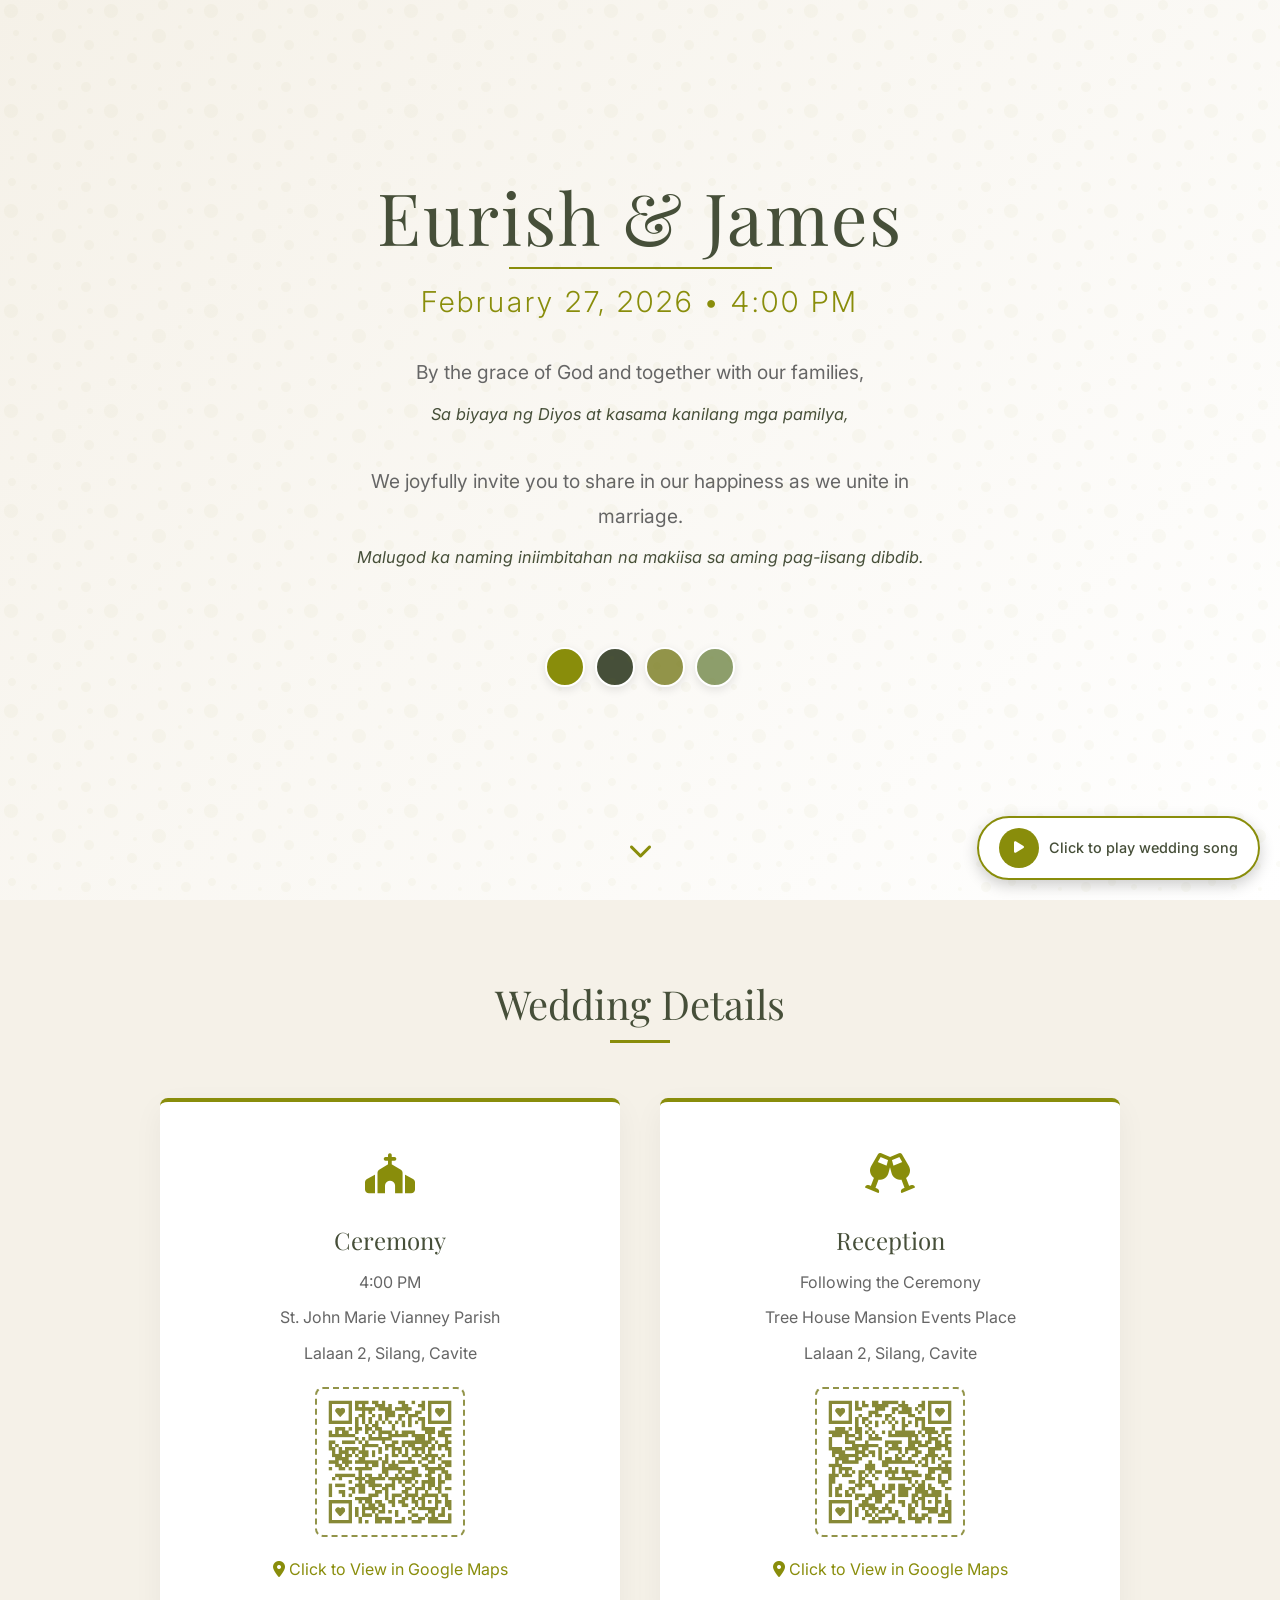
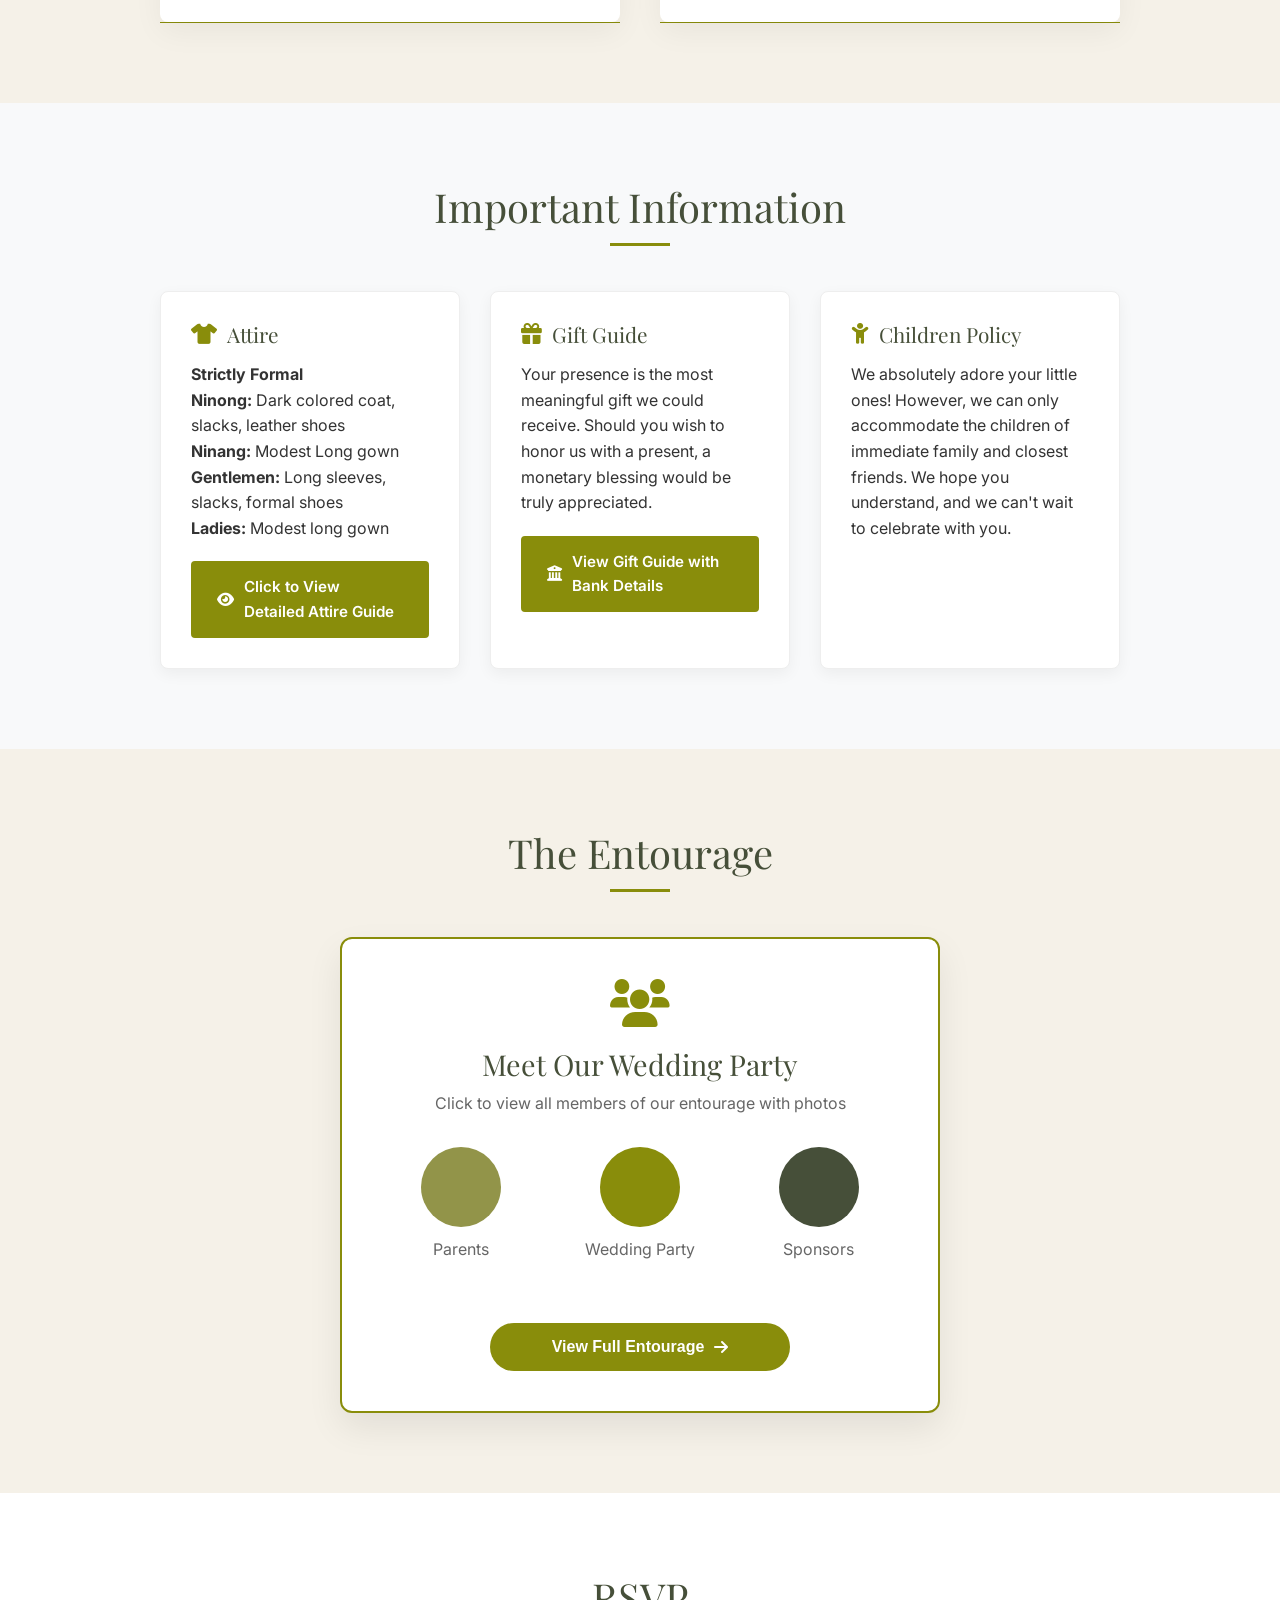
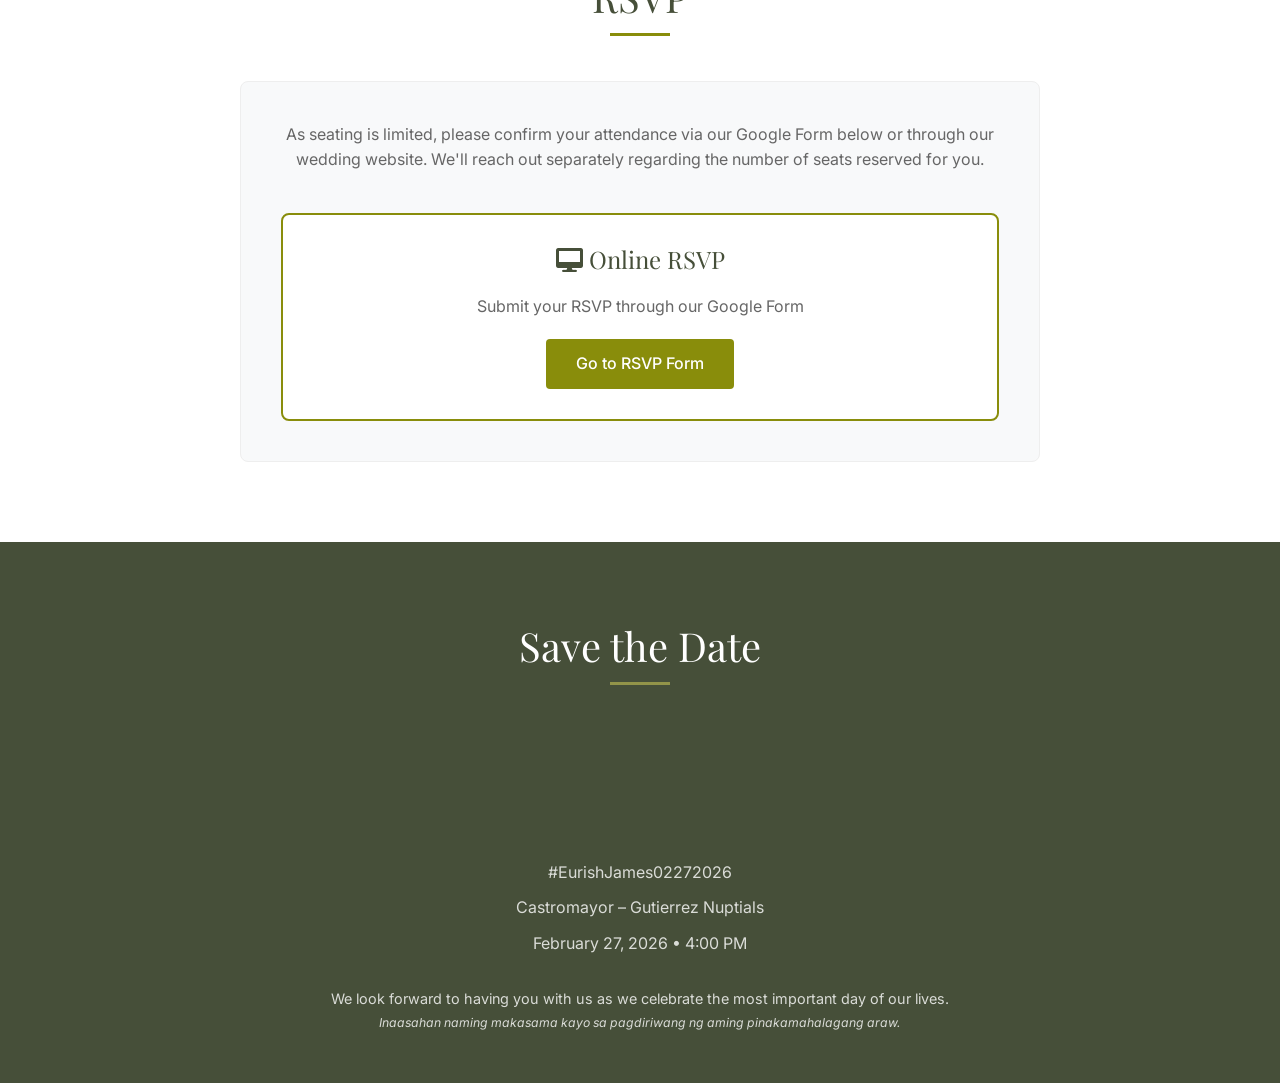
==== index.html @ 3ee60ee4 "added features" ====
<!DOCTYPE html>
<html lang="en">
<head>
    <meta charset="UTF-8">
    <meta name="viewport" content="width=device-width, initial-scale=1.0">
    <title>Eurish & James Wedding</title>
    <link rel="preconnect" href="https://fonts.googleapis.com">
    <link rel="preconnect" href="https://fonts.gstatic.com" crossorigin>
    <link href="https://fonts.googleapis.com/css2?family=Playfair+Display:ital,wght@0,400;0,700;1,400&family=Inter:wght@300;400;500;600&display=swap" rel="stylesheet">
    <link rel="stylesheet" href="https://cdnjs.cloudflare.com/ajax/libs/font-awesome/6.0.0/css/all.min.css">
    <!-- Add favicon -->
    <link rel="icon" type="image/png" href="favicon.png">
    <!-- Link to external CSS file -->
    <link rel="stylesheet" href="style.css">
</head>
<body>
    <!-- Music Player -->
    <div class="music-player">
        <button class="music-control" id="playBtn">
            <i class="fas fa-play" id="playIcon"></i>
        </button>
        <span class="music-info" id="songTitle">Click to play wedding song</span>
        <audio id="backgroundMusic" loop>
            <source src="song.mp3" type="audio/mpeg">
            Your browser does not support the audio element.
        </audio>
    </div>

    <!-- Hero Section -->
    <section class="hero" id="home">
        <div class="container">
            <h1 class="couple-names">Eurish & James</h1>
            <p class="wedding-date">February 27, 2026 • 4:00 PM</p>
            <div class="invitation-text">
                By the grace of God and together with our families,<br>
                <span class="tagalog">Sa biyaya ng Diyos at kasama kanilang mga pamilya,</span><br>
                We joyfully invite you to share in our happiness as we unite in marriage.<br>
                <span class="tagalog">Malugod ka naming iniimbitahan na makiisa sa aming pag-iisang dibdib.</span><br>
            </div>
            <!--<p> #EurishJames02272026 </p>-->
            <div class="color-palette">
                <div class="color-swatch" style="background: #898d0b;"></div>
                <div class="color-swatch" style="background: #464f39;"></div>
                <div class="color-swatch" style="background: #929449;"></div>
                <div class="color-swatch" style="background: #8D9E6B;"></div>
            </div>
            <a href="#details" class="scroll-down">
                <i class="fas fa-chevron-down"></i>
            </a>
        </div>
    </section>

    <!-- Details Section -->
    <section id="details">
        <div class="container">
            <h2 class="section-title">Wedding Details</h2>
            <div class="details-grid">
                <a href="https://maps.app.goo.gl/j9dmSMFgpSsqBy3W7"
                   target="_blank"
                   class="map-link"
                   style="display: inline-block; margin-top: 10px; color: var(--olive); text-decoration: none; border-bottom: 1px solid var(--olive);">

                    <div class="detail-card">
                        <div class="detail-icon">
                            <i class="fas fa-church"></i>
                        </div>
                        <h3>Ceremony</h3>
                        <p>4:00 PM</p>
                        <p>St. John Marie Vianney Parish</p>
                        <p>Lalaan 2, Silang, Cavite</p>

                        <!-- Add map link -->
                        <!--<a href="https://maps.app.goo.gl/j9dmSMFgpSsqBy3W7"
                        target="_blank"
                        class="map-link"
                        style="display: inline-block; margin-top: 10px; color: var(--olive); text-decoration: none; border-bottom: 1px solid var(--olive);">-->
                        <div class="qr-container">
                            <img src="./ceremony.png" alt="Ceremony QR Code" class="qr-image">
                        </div>
                        <i class="fas fa-map-marker-alt"></i>
                        Click to View in Google Maps
                        <!--</a>-->

                    </div>
                </a>


                <a href="https://maps.app.goo.gl/fjjY41eYbkrUx6m17"
                   target="_blank"
                   class="map-link"
                   style="display: inline-block; margin-top: 10px; color: var(--olive); text-decoration: none; border-bottom: 1px solid var(--olive);">

                    <div class="detail-card">
                        <div class="detail-icon">
                            <i class="fas fa-glass-cheers"></i>
                        </div>
                        <h3>Reception</h3>
                        <p>Following the Ceremony</p>
                        <p>Tree House Mansion Events Place</p>
                        <p>Lalaan 2, Silang, Cavite</p>

                        <!-- Add map link -->
                        <!--<a href="https://maps.app.goo.gl/fjjY41eYbkrUx6m17"
                        target="_blank"
                        class="map-link"
                        style="display: inline-block; margin-top: 10px; color: var(--olive); text-decoration: none; border-bottom: 1px solid var(--olive);">-->
                        <div class="qr-container">
                            <img src="./reception.png" alt="Reception QR Code" class="qr-image">
                        </div>
                        <i class="fas fa-map-marker-alt"></i> Click to View in Google Maps
                        <!--</a>-->
                    </div>
                </a>
            </div>
        </div>
    </section>


    <section class="important_information" id="information">
        <div class="container">
            <h2 class="section-title">Important Information</h2>

            <div class="info-cards">
                <!--<a href="AttireGuide.html" >-->
                <div class="info-card">
                    <h4><i class="fas fa-tshirt"></i> Attire</h4>
                    <p><strong>Strictly Formal</strong></p>
                    <p><strong>Ninong:</strong> Dark colored coat, slacks, leather shoes</p>
                    <p><strong>Ninang:</strong> Modest Long gown</p>
                    <p><strong>Gentlemen:</strong> Long sleeves, slacks, formal shoes</p>
                    <p><strong>Ladies:</strong> Modest long gown</p>

                    <a href="./AttireGuide.html" class="show-bank-details-btn" style="text-decoration: none;">
                        <i class="fas fa-eye"></i> Click to View Detailed Attire Guide
                    </a>
                </div>
                <!--</a>-->



                <div class="info-card">
                    <h4><i class="fas fa-gift"></i> Gift Guide</h4>
                    <p>Your presence is the most meaningful gift we could receive. Should you wish to honor us with a present, a monetary blessing would be truly appreciated.</p>

                    <a href="./GiftGuide.html" class="show-bank-details-btn" style="text-decoration: none;">
                        <i class="fas fa-university"></i> View Gift Guide with Bank Details
                    </a>

                </div>

                <div class="info-card">
                    <h4><i class="fas fa-child"></i> Children Policy</h4>
                    <p>We absolutely adore your little ones! However, we can only accommodate the children of immediate family and closest friends. We hope you understand, and we can't wait to celebrate with you.</p>
                </div>


            </div>

        </div>
    </section>

    <!-- In index.html, replace the entire Entourage section with this: -->
    <section class="entourage-section" id="entourage">
        <div class="container">
            <h2 class="section-title">The Entourage</h2>
            <div class="entourage-preview">
                <div class="entourage-preview-box" >
                    <div class="entourage-preview-content">
                        <i class="fas fa-users" style="font-size: 3rem; color: var(--olive); margin-bottom: 20px;"></i>
                        <h3>Meet Our Wedding Party</h3>
                        <p>Click to view all members of our entourage with photos</p>
                        <div class="preview-grid">
                            <div class="preview-item" onclick="window.location.href='./entourage.html'">
                                <div class="preview-avatar" style="background: var(--olive-light);"></div>
                                <p>Parents</p>
                            </div>
                            <div class="preview-item" onclick="window.location.href='./entourage.html#wedding-party'">
                                <div class="preview-avatar" style="background: var(--olive);"></div>
                                <p>Wedding Party</p>
                            </div>
                            <div class="preview-item" onclick="window.location.href='./entourage.html#sponsors'">
                                <div class="preview-avatar" style="background: var(--gray-green);"></div>
                                <p>Sponsors</p>
                            </div>
                        </div>
                        <button class="view-entourage-btn">
                            View Full Entourage <i class="fas fa-arrow-right"></i>
                        </button>
                    </div>
                </div>
            </div>
        </div>
    </section>


    <!-- Entourage Section -->
    <!--<section class="entourage-section" id="entourage">
        <div class="container entourage-container">
            <h2 class="section-title">The Entourage</h2>

            <div class="entourage-category">
                <h3>Castromayor - Gutierrez Nuptials</h3>

                <div class="entourage-grid">
                    <div class="entourage-item">
                        <p><strong>Parents of the Bride</strong></p>
                        <p>Mr. Eliseo Gutierrez (+)</p>
                        <p>Mrs. Cecilia Gutierrez</p>
                    </div>
                    <div class="entourage-item">
                        <p><strong>Parents of the Groom</strong></p>
                        <p>Mr. Jim Castromayor</p>
                        <p>Mrs. Rhodora Castromayor</p>
                    </div>

                </div>

            </div>

            <div class="entourage-category">
                <h3>Wedding Party</h3>

                <div class="entourage-grid">

                    <div class="entourage-item">
                        <p><strong>Matron of Honor</strong></p>
                        <p>Cyrill Elyssa Medina</p>
                    </div>
                    <div class="entourage-item">
                        <p><strong>Maid of Honor</strong></p>
                        <p>Joan Ayr Parado</p>
                    </div>
                    <div class="entourage-item">
                        <p><strong>Best Man</strong></p>
                        <p>Alvin Kevin Glorioso</p>
                    </div>
                    <div class="entourage-item">
                        <p><strong>Best Man</strong></p>
                        <p>Jim II Castromayor</p>
                    </div>
                    <div class="entourage-item">
                        <p><strong>Bridesmaid</strong></p>
                        <p>Jocelyn Resubal</p>
                    </div>
                    <div class="entourage-item">
                        <p><strong>Grooms Man</strong></p>
                        <p>Anthony Glorioso</p>
                    </div>
                    <div class="entourage-item">
                        <p><strong>Candle</strong></p>
                        <p>Erjohn Cyruss Gutierrez</p>
                        <p>Ciela Elaine Gutierrez</p>
                    </div>
                    <div class="entourage-item">
                        <p><strong>Cord</strong></p>
                        <p>Elson Cedrick Gutierrez</p>
                        <p>Claire Ericka Gutierrez</p>
                    </div>
                    <div class="entourage-item">
                        <p><strong>Veil</strong></p>
                        <p>Arian Christian Medina</p>
                        <p>Jean Quinones</p>
                    </div>
                    <div class="entourage-item">
                        <p><strong>Bible Bearer</strong></p>
                        <p>Lachesi Jimiela Quiñones</p>
                    </div>
                    <div class="entourage-item">
                        <p><strong>Coin Bearer</strong></p>
                        <p>Marco Antonio Glorioso</p>
                    </div>
                    <div class="entourage-item">
                        <p><strong>Ring Bearer</strong></p>
                        <p>Roshan Glorioso</p>
                    </div>
                    <div class="entourage-item">
                        <p><strong>Flower Girls</strong></p>
                        <p>Levina Jorja Quiñones</p>
                        <p>Ayriell Maryseph Parado</p>
                        <p>Jane Castromayor</p>
                    </div>
                </div>
            </div>

            <div class="entourage-category">
                <h3>Principal Sponsors</h3>

                    <div class="entourage-grid">
                        <div class="entourage-item">
                            <p>Mr. Eddie Gutierrez</p>
                            <p>Mrs. Loulet Parado</p>
                        </div>

                        <div class="entourage-item">
                            <p>Mr. Dione Sobrevinas</p>
                            <p>Mrs. Alice Sobrevinas</p>
                        </div>

                        <div class="entourage-item">
                            <p>Mr. Hobert Orbeta</p>
                            <p>Mrs. Thess Orbeta</p>
                        </div>

                        <div class="entourage-item">
                            <p>Mr. Sotero Orbeta Jr.</p>
                            <p>Ms. Lilian Orbeta</p>
                        </div>

                        <div class="entourage-item">
                            <p>Mr. Percival Orbeta</p>
                            <p>Mrs. Marizen Orbeta</p>
                        </div>

                        <div class="entourage-item">
                            <p>Mr. Lee Gruspe</p>
                            <p>Mrs. Divina Gruspe</p>
                        </div>

                        <div class="entourage-item">
                            <p>Mr. Jose Cabalquinto</p>
                            <p>Mrs. Christina Cabalquinto</p>
                        </div>

                        <div class="entourage-item">
                            <p>Mr. Geraldito Glorioso</p>
                            <p>Mrs. Ellen Glorioso</p>
                        </div>

                        <div class="entourage-item">
                            <p>Mr. Erwin Delmar Ocampo</p>
                            <p>Mrs. Rose Ocampo</p>
                        </div>

                        <div class="entourage-item">
                            <p>Mr. Edgar Zuniga</p>
                            <p>Ms. Efrelinda Glorioso</p>
                        </div>

                        <div class="entourage-item">
                            <p>Mr. Alberto Bencion</p>
                            <p>Mrs. Josie Glorioso</p>
                        </div>

                        <div class="entourage-item">
                            <p>Mr. Alfie Armac</p>
                            <p>Mrs. Jeanie Armac</p>
                        </div>

                        <div class="entourage-item">
                            <p>Mr. Isidro Glorioso</p>
                            <p>Mrs. Dorie Glorioso</p>
                        </div>-->
    <!-- Single name -->
    <!--<div class="entourage-item single">
                            <p>Mrs. Tess Gentolia</p>
                        </div>
                    </div>

            </div>

        </div>

    </section>-->
    <!-- RSVP Section -->
    <section class="rsvp-section" id="rsvp">
        <div class="container">
            <h2 class="section-title">RSVP</h2>
            <div class="rsvp-container">
                <p style="text-align: center; margin-bottom: 30px; color: var(--text-light);">
                    As seating is limited, please confirm your attendance via our Google Form below or through our wedding website.
                    We'll reach out separately regarding the number of seats reserved for you.
                </p>

                <div class="rsvp-options">
                    <div class="rsvp-option">
                        <h3><i class="fas fa-desktop"></i> Online RSVP</h3>
                        <p>Submit your RSVP through our Google Form</p>
                        <a href="https://forms.gle/BBTXtqMGEUbm7DWi7" target="_blank" class="btn-rsvp">
                            Go to RSVP Form
                        </a>
                    </div>

                </div>


            </div>
        </div>
    </section>

    <!-- Share Section -->
    <section class="share-section">
        <div class="container">
            <h2 class="section-title">Save the Date</h2>
            <!--<div class="share-buttons">
                <a href="mailto:?subject=Eurish%20%26%20James%20Wedding&body=You're%20invited%20to%20Eurish%20%26%20James'%20wedding!%0A%0AView%20details:%20https://eurishjames.onrender.com" class="share-btn">
                    <i class="fas fa-envelope"></i> Email
                </a>
                <a href="sms:?body=You're%20invited%20to%20Eurish%20%26%20James'%20wedding!%20View%20details:%20https://eurishjames.onrender.com" class="share-btn">
                    <i class="fas fa-sms"></i> Text
                </a>
                <a href="https://www.facebook.com/sharer/sharer.php?u=https://eurishjames.onrender.com" target="_blank" class="share-btn">
                    <i class="fab fa-facebook"></i> Facebook
                </a>
                <a href="https://wa.me/?text=You're%20invited%20to%20Eurish%20%26%20James'%20wedding!%20https://eurishjames.onrender.com" target="_blank" class="share-btn">
                    <i class="fab fa-whatsapp"></i> WhatsApp
                </a>
            </div>-->
        </div>
    </section>

    <!-- Footer -->
    <footer>
        <div class="container">
            <p> #EurishJames02272026 </p>
            <p>Castromayor – Gutierrez Nuptials</p>

            <p>February 27, 2026 • 4:00 PM</p>
            <p style="margin-top: 30px; font-size: 0.9rem;">
                We look forward to having you with us as we celebrate the most important day of our lives.<br>
                <span class="tagalog">Inaasahan naming makasama kayo sa pagdiriwang ng aming pinakamahalagang araw.</span>
            </p>
        </div>
    </footer>

    <!-- Link to external JavaScript file -->
    <script src="script.js"></script>
</body>
</html>
---- style.css ----
/* style.css */
:root {
	--olive: #898d0b;
	--olive-light: #929449;
	--olive-pale: #8D9E6B;
	--gray-green: #464f39;
	--gray-orange: #d7a94f;
	--beige: #f5f1e8;
	--gray-light: #f8f9fa;
	--text-dark: #333333;
	--text-light: #666666;
}

* {
	margin: 0;
	padding: 0;
	box-sizing: border-box;
}

html {
	scroll-behavior: smooth;
}

body {
	font-family: 'Inter', sans-serif;
	line-height: 1.6;
	color: var(--text-dark);
	background: var(--beige);
	overflow-x: hidden;
}

h1, h2, h3, h4 {
	font-family: 'Playfair Display', serif;
	font-weight: 400;
	line-height: 1.2;
}

.container {
	max-width: 1000px;
	margin: 0 auto;
	padding: 0 20px;
}

section {
	padding: 80px 0;
	position: relative;
}

/* ===== HERO SECTION ===== */
.hero {
	min-height: 100vh;
	display: flex;
	align-items: center;
	justify-content: center;
	text-align: center;
	background: linear-gradient(135deg, var(--beige) 0%, #ffffff 100%);
	position: relative;
	overflow: hidden;
}

	.hero::before {
		content: '';
		position: absolute;
		top: 0;
		left: 0;
		right: 0;
		height: 100%;
		background: url("data:image/svg+xml,%3Csvg width='100' height='100' viewBox='0 0 100 100' xmlns='http://www.w3.org/2000/svg'%3E%3Cpath d='M11 18c3.866 0 7-3.134 7-7s-3.134-7-7-7-7 3.134-7 7 3.134 7 7 7zm48 25c3.866 0 7-3.134 7-7s-3.134-7-7-7-7 3.134-7 7 3.134 7 7 7zm-43-7c1.657 0 3-1.343 3-3s-1.343-3-3-3-3 1.343-3 3 1.343 3 3 3zm63 31c1.657 0 3-1.343 3-3s-1.343-3-3-3-3 1.343-3 3 1.343 3 3 3zM34 90c1.657 0 3-1.343 3-3s-1.343-3-3-3-3 1.343-3 3 1.343 3 3 3zm56-76c1.657 0 3-1.343 3-3s-1.343-3-3-3-3 1.343-3 3 1.343 3 3 3zM12 86c2.21 0 4-1.79 4-4s-1.79-4-4-4-4 1.79-4 4 1.79 4 4 4zm28-65c2.21 0 4-1.79 4-4s-1.79-4-4-4-4 1.79-4 4 1.79 4 4 4zm23-11c2.76 0 5-2.24 5-5s-2.24-5-5-5-5 2.24-5 5 2.24 5 5 5zm-6 60c2.21 0 4-1.79 4-4s-1.79-4-4-4-4 1.79-4 4 1.79 4 4 4zm29 22c2.76 0 5-2.24 5-5s-2.24-5-5-5-5 2.24-5 5 2.24 5 5 5zM32 63c2.76 0 5-2.24 5-5s-2.24-5-5-5-5 2.24-5 5 2.24 5 5 5zm57-13c2.76 0 5-2.24 5-5s-2.24-5-5-5-5 2.24-5 5 2.24 5 5 5zm-9-21c1.105 0 2-.895 2-2s-.895-2-2-2-2 .895-2 2 .895 2 2 2zM60 91c1.105 0 2-.895 2-2s-.895-2-2-2-2 .895-2 2 .895 2 2 2zM35 41c1.105 0 2-.895 2-2s-.895-2-2-2-2 .895-2 2 .895 2 2 2zM12 60c1.105 0 2-.895 2-2s-.895-2-2-2-2 .895-2 2 .895 2 2 2z' fill='%23898d0b' fill-opacity='0.03' fill-rule='evenodd'/%3E%3C/svg%3E");
	}

.couple-names {
	font-size: 4.5rem;
	color: var(--gray-green);
	letter-spacing: 2px;
	margin-bottom: 20px;
	position: relative;
	display: inline-block;
}

	.couple-names::after {
		content: '';
		position: absolute;
		bottom: -10px;
		left: 25%;
		right: 25%;
		height: 2px;
		background: var(--olive);
	}

.wedding-date {
	font-size: 1.8rem;
	color: var(--olive);
	margin-bottom: 30px;
	font-weight: 300;
	letter-spacing: 3px;
}

.invitation-text {
	font-size: 1.2rem;
	color: var(--text-light);
	max-width: 600px;
	margin: 0 auto 40px;
	line-height: 1.8;
}

	.invitation-text span {
		display: block;
		margin-top: 10px;
		font-style: italic;
		color: var(--gray-green);
	}

.scroll-down {
	position: absolute;
	bottom: 30px;
	left: 50%;
	transform: translateX(-50%);
	color: var(--olive);
	font-size: 1.5rem;
	animation: bounce 2s infinite;
}

@keyframes bounce {
	0%, 20%, 50%, 80%, 100% {
		transform: translateX(-50%) translateY(0);
	}

	40% {
		transform: translateX(-50%) translateY(-10px);
	}

	60% {
		transform: translateX(-50%) translateY(-5px);
	}
}

/* ===== DETAILS SECTION ===== */
.section-title {
	text-align: center;
	font-size: 2.5rem;
	color: var(--gray-green);
	margin-bottom: 60px;
	position: relative;
}

	.section-title::after {
		content: '';
		position: absolute;
		bottom: -15px;
		left: 50%;
		transform: translateX(-50%);
		width: 60px;
		height: 3px;
		background: var(--olive);
	}

.details-grid {
	display: grid;
	grid-template-columns: repeat(auto-fit, minmax(300px, 1fr));
	gap: 40px;
}

.detail-card {
	background: white;
	padding: 40px;
	border-radius: 8px;
	box-shadow: 0 10px 30px rgba(0,0,0,0.05);
	text-align: center;
	border-top: 4px solid var(--olive);
	transition: transform 0.3s ease;
}

	.detail-card:hover {
		transform: translateY(-5px);
	}

.detail-icon {
	font-size: 2.5rem;
	color: var(--olive);
	margin-bottom: 20px;
}

.detail-card h3 {
	color: var(--gray-green);
	margin-bottom: 15px;
	font-size: 1.5rem;
}

.detail-card p {
	color: var(--text-light);
	margin-bottom: 10px;
}

.qr-container {
	width: 150px;
	height: 150px;
	margin: 20px auto;
	border: 2px dashed var(--olive-light);
	border-radius: 8px;
	overflow: hidden;
	padding: 5px;
	background: white;
}

.qr-image {
	width: 100%;
	height: 100%;
	object-fit: contain;
	display: block;
}

/* ===== ENTOURAGE SECTION ===== */
/*.entourage-section {
	background: var(--gray-light);
}*/
.important_information {
	background: var(--gray-light);
}

.entourage-container {
	max-width: 1200px;
	margin: 0 auto;
}

.entourage-category {
	margin-bottom: 60px;
}

	.entourage-category h3 {
		color: var(--gray-green);
		font-size: 1.8rem;
		margin-bottom: 30px;
		text-align: center;
		border-bottom: 2px solid var(--olive-pale);
		padding-bottom: 10px;
		position: relative;
		cursor: pointer;
		transition: all 0.3s ease;
	}

		.entourage-category h3:hover {
			color: var(--olive);
		}

		/* Add arrow icon for collapsible sections */
		.entourage-category h3::after {
			content: '\f078'; /* FontAwesome chevron-down */
			font-family: 'Font Awesome 6 Free';
			font-weight: 900;
			position: absolute;
			right: 10px;
			transition: transform 0.3s ease;
		}

		.entourage-category h3.collapsed::after {
			transform: rotate(-90deg);
		}

/* Collapsible content styling */
.collapsible-content {
	overflow: hidden;
	transition: max-height 0.3s ease-out;
	max-height: 0;
}

	.collapsible-content.expanded {
		max-height: 1000px; /* Adjust based on your content height */
	}

.entourage-grid {
	display: grid;
	grid-template-columns: repeat(auto-fit, minmax(250px, 1fr));
	gap: 25px;
}

.entourage-item {
	background: white;
	padding: 25px;
	border-radius: 6px;
	box-shadow: 0 5px 15px rgba(0,0,0,0.03);
	text-align: center;
	border-left: 3px solid var(--olive);
}

	.entourage-item p {
		color: var(--text-light);
		font-size: 0.95rem;
	}

/* ===== RSVP SECTION ===== */
.rsvp-section {
	background: white;
}

.rsvp-container {
	max-width: 800px;
	margin: 0 auto;
	background: var(--gray-light);
	padding: 40px;
	border-radius: 8px;
	border: 1px solid #eee;
}

.rsvp-options {
	display: grid;
	grid-template-columns: repeat(auto-fit, minmax(300px, 1fr));
	gap: 30px;
	margin-top: 40px;
}

.rsvp-option {
	background: white;
	padding: 30px;
	border-radius: 8px;
	text-align: center;
	border: 2px solid var(--olive);
	transition: all 0.3s ease;
}

	.rsvp-option:hover {
		transform: translateY(-5px);
		box-shadow: 0 10px 20px rgba(107, 142, 35, 0.1);
	}

	.rsvp-option h3 {
		color: var(--gray-green);
		margin-bottom: 20px;
		font-size: 1.5rem;
	}

	.rsvp-option p {
		color: var(--text-light);
		margin-bottom: 20px;
	}

.btn-rsvp {
	display: inline-block;
	background: var(--olive);
	color: white;
	padding: 12px 30px;
	border-radius: 4px;
	text-decoration: none;
	font-weight: 500;
	transition: background 0.3s ease;
}

	.btn-rsvp:hover {
		background: var(--gray-green);
	}

/* ===== GIFT SECTION ===== */
.gift-section {
	background: var(--gray-light);
}

.gift-container {
	max-width: 800px;
	margin: 0 auto;
}

.gift-cards {
	display: grid;
	grid-template-columns: repeat(auto-fit, minmax(300px, 1fr));
	gap: 30px;
	margin-top: 40px;
}

.gift-card {
	background: white;
	padding: 30px;
	border-radius: 8px;
	text-align: center;
	border: 2px solid var(--olive);
}

	.gift-card h3 {
		color: var(--gray-green);
		margin-bottom: 20px;
		font-size: 1.5rem;
	}

	.gift-card p {
		color: var(--text-light);
		margin-bottom: 20px;
	}

.gift-qr {
	width: 180px;
	height: 180px;
	margin: 20px auto;
	border: 1px solid #eee;
	border-radius: 4px;
	overflow: hidden;
	background: white;
}

	.gift-qr img {
		width: 100%;
		height: 100%;
		object-fit: contain;
		display: block;
	}

.gift-note {
	font-size: 0.9rem;
	color: var(--text-light);
	font-style: italic;
	margin-top: 10px;
}

/* ===== INFO CARDS ===== */
.info-cards {
	display: grid;
	grid-template-columns: repeat(auto-fit, minmax(300px, 1fr));
	gap: 30px;
	margin-top: 40px;
}

.info-card {
	background: white;
	padding: 30px;
	border-radius: 8px;
	box-shadow: 0 5px 15px rgba(0,0,0,0.05);
	border: 1px solid #eee;
}

	.info-card h4 {
		color: var(--gray-green);
		margin-bottom: 15px;
		font-size: 1.3rem;
		display: flex;
		align-items: center;
		gap: 10px;
	}

		.info-card h4 i {
			color: var(--olive);
		}

/* ===== SHARE SECTION ===== */
.share-section {
	background: var(--gray-green);
	color: white;
	text-align: center;
}

	.share-section .section-title {
		color: white;
	}

		.share-section .section-title::after {
			background: var(--olive-light);
		}

.share-buttons {
	display: flex;
	justify-content: center;
	gap: 20px;
	flex-wrap: wrap;
	margin-top: 30px;
}

.share-btn {
	background: rgba(255,255,255,0.1);
	color: white;
	border: 1px solid rgba(255,255,255,0.2);
	padding: 12px 25px;
	border-radius: 4px;
	display: flex;
	align-items: center;
	gap: 10px;
	cursor: pointer;
	transition: all 0.3s ease;
	text-decoration: none;
}

	.share-btn:hover {
		background: rgba(255,255,255,0.2);
		transform: translateY(-2px);
	}

/* ===== COLOR PALETTE ===== */
.color-palette {
	display: flex;
	justify-content: center;
	gap: 10px;
	margin: 40px 0;
}

.color-swatch {
	width: 40px;
	height: 40px;
	border-radius: 50%;
	border: 2px solid white;
	box-shadow: 0 3px 10px rgba(0,0,0,0.1);
}

/* ===== FOOTER ===== */
footer {
	background: var(--gray-green);
	color: white;
	text-align: center;
	padding: 40px 20px;
}

	footer p {
		color: rgba(255,255,255,0.8);
		margin: 10px 0;
	}

/* ===== GOOGLE FORM EMBED ===== */
.google-form-container {
	margin-top: 40px;
	border-radius: 8px;
	overflow: hidden;
	box-shadow: 0 5px 15px rgba(0,0,0,0.1);
}

.google-form-frame {
	width: 100%;
	height: 800px;
	border: none;
}

/* ===== QR Code Styling ===== */
.qr-code-container {
	display: grid;
	grid-template-columns: 1fr 1fr;
	gap: 20px;
	margin-top: 20px;
}

.qr-code-item {
	text-align: center;
}

.qr-code-image {
	width: 250px;
	height: 250px;
	border: 1px solid #ddd;
	border-radius: 8px;
	padding: 10px;
	background: white;
	margin: 0 auto 10px;
	overflow: hidden;
}

.qr-code-image-bank {
	width: 180px;
	height: 180px;
	border: 1px solid #ddd;
	border-radius: 8px;
	padding: 10px;
	background: white;
	margin: 0 auto 10px;
	overflow: hidden;
}

.qr-code-image img {
	width: 100%;
	height: 100%;
	object-fit: contain;
	display: block;
}

/* ===== RESPONSIVE ===== */
@media (max-width: 768px) {
	.couple-names {
		font-size: 3rem;
	}

	.wedding-date {
		font-size: 1.4rem;
	}

	section {
		padding: 60px 0;
	}

	.details-grid {
		grid-template-columns: 1fr;
	}

	.entourage-grid {
		grid-template-columns: 1fr;
	}

	.rsvp-container,
	.rsvp-option,
	.gift-card {
		padding: 20px;
	}

	.rsvp-options,
	.gift-cards,
	.qr-code-container {
		grid-template-columns: 1fr;
	}

	.google-form-frame {
		height: 600px;
	}

	/* Adjust arrow position for mobile */
	.entourage-category h3::after {
		right: 5px;
	}
}

/* ===== PRINT STYLES ===== */
@media print {
	.hero::before,
	.scroll-down,
	.share-section,
	.share-buttons {
		display: none;
	}

	.detail-card,
	.entourage-item,
	.info-card {
		break-inside: avoid;
		box-shadow: none;
		border: 1px solid #ddd;
	}
}

.tagalog {
	font-size: 0.85em;
	font-style: italic;
}

/* ===== MUSIC PLAYER ===== */
.music-player {
	position: fixed;
	bottom: 20px;
	right: 20px;
	z-index: 1000;
	background: rgba(255, 255, 255, 0.95);
	border-radius: 50px;
	padding: 10px 20px;
	box-shadow: 0 5px 15px rgba(0,0,0,0.2);
	display: flex;
	align-items: center;
	gap: 10px;
	border: 2px solid var(--olive);
}

.music-control {
	background: var(--olive);
	color: white;
	border: none;
	width: 40px;
	height: 40px;
	border-radius: 50%;
	cursor: pointer;
	display: flex;
	align-items: center;
	justify-content: center;
	transition: all 0.3s ease;
}

.music-control:hover {
	background: var(--gray-green);
	transform: scale(1.1);
}

.music-info {
	font-size: 0.9rem;
	color: var(--gray-green);
	font-weight: 500;
}

@media (max-width: 768px) {
	.music-player {
		bottom: 10px;
		right: 10px;
		padding: 8px 15px;
	}

	.music-info {
		display: none;
	}
}




/* Bank Details Styling */
.show-bank-details-btn {
	background: var(--olive);
	color: white;
	/*background: transparent;*/
	border: 2px solid var(--olive);
	/*color: var(--olive);*/
	padding: 12px 24px;
	border-radius: 4px;
	cursor: pointer;
	font-size: 0.95rem;
	margin-top: 20px;
	display: flex;
	align-items: center;
	justify-content: center;
	gap: 10px;
	width: 100%;
	transition: all 0.3s ease;
	font-weight: 600;
}

.show-bank-details-btn:hover {
	background: var(--olive);
	color: white;
	transform: translateY(-2px);
	box-shadow: 0 5px 15px rgba(137, 141, 11, 0.2);
}

.bank-details-container {
	margin-top: 25px;
	display: none;
	opacity: 0;
	transform: translateY(20px);
	transition: all 0.4s ease;
}

.bank-details-container.visible {
	display: block;
	opacity: 1;
	transform: translateY(0);
}

.bank-info-grid {
	display: grid;
	grid-template-columns: 1fr 1fr;
	gap: 20px;
	margin-bottom: 20px;
	align-items: start;
}

.bank-card {
	background: white;
	padding: 25px;
	border-radius: 8px;
	box-shadow: 0 5px 20px rgba(0, 0, 0, 0.08);
	border-top: 4px solid var(--olive);
	text-align: center;
	transition: transform 0.3s ease;
}

	.bank-card:hover {
		transform: translateY(-5px);
	}

.bank-header {
	display: flex;
	align-items: center;
	justify-content: center;
	gap: 12px;
	margin-bottom: 20px;
	color: var(--gray-green);
}

	.bank-header i {
		font-size: 1.5rem;
		color: var(--olive);
	}

	.bank-header h5 {
		font-size: 1.3rem;
		margin: 0;
	}

.bank-info {
	margin-top: 20px;
	padding-top: 20px;
	border-top: 1px solid #eee;
}

	.bank-info p {
		color: var(--text-light);
		font-size: 0.95rem;
		margin-bottom: 8px;
	}

	.bank-info strong {
		color: var(--gray-green);
	}

.qr-code-image-bank {
	width: 200px;
	height: 200px;
	margin: 0 auto;
	border: 1px solid #eee;
	border-radius: 8px;
	padding: 10px;
	background: white;
	overflow: hidden;
}

	.qr-code-image-bank img {
		width: 100%;
		height: 100%;
		object-fit: contain;
		display: block;
	}

.bank-note {
	grid-column: 1 / span 2;
	background: #f8f9fa;
	padding: 20px;
	border-radius: 8px;
	border-left: 4px solid var(--olive);
	display: flex;
	align-items: center;
	gap: 15px;
	margin-top: 0;
}

	.bank-note i {
		color: var(--olive);
		font-size: 1.2rem;
		margin-top: 3px;
	}

	.bank-note p {
		color: var(--text-light);
		margin: 0;
		font-size: 0.95rem;
		line-height: 1.5;
	}

/* Responsive adjustments */
@media (max-width: 768px) {
	.bank-info-grid {
		grid-template-columns: 1fr;
	}

	.bank-note {
		grid-column: 1;
	}

	.bank-card {
		padding: 20px;
	}

	.qr-code-image-bank {
		width: 180px;
		height: 180px;
	}
}


.gift-guide-container {
	max-width: 1200px;
	margin: 0 auto;
	padding: 60px 20px;
	background: var(--beige);
	min-height: 100vh;
}

.back-button {
	display: inline-flex;
	align-items: center;
	gap: 8px;
	color: var(--olive);
	text-decoration: none;
	margin-bottom: 30px;
	font-weight: 500;
}

.gift-title {
	text-align: center;
	font-size: 2.5rem;
	color: var(--gray-green);
	margin-bottom: 20px;
	position: relative;
}

	.gift-title::after {
		content: '';
		position: absolute;
		bottom: -10px;
		left: 50%;
		transform: translateX(-50%);
		width: 80px;
		height: 3px;
		background: var(--olive);
	}

.gift-subtitle {
	text-align: center;
	color: var(--text-light);
	max-width: 800px;
	margin: 0 auto 50px;
	font-size: 1.1rem;
	line-height: 1.6;
}

.gift-message {
	text-align: center;
	font-style: italic;
	color: var(--olive);
	margin-bottom: 40px;
	padding: 20px;
	background: rgba(137, 141, 11, 0.05);
	border-radius: 8px;
}

.qr-options {
	display: grid;
	grid-template-columns: repeat(auto-fit, minmax(300px, 1fr));
	gap: 40px;
	margin-bottom: 50px;
}

.qr-option {
	background: white;
	padding: 30px;
	border-radius: 12px;
	box-shadow: 0 10px 30px rgba(0,0,0,0.08);
	text-align: center;
	border: 2px solid var(--olive);
	transition: all 0.3s ease;
}

	.qr-option:hover {
		transform: translateY(-5px);
		box-shadow: 0 15px 35px rgba(137, 141, 11, 0.15);
	}

.qr-header {
	display: flex;
	align-items: center;
	justify-content: center;
	gap: 15px;
	margin-bottom: 25px;
	color: var(--gray-green);
}

	.qr-header i {
		font-size: 2rem;
		color: var(--olive);
	}

.qr-image-large {
	width: 100%;
	max-width: 600px;
	height: 600px;
	margin: 0 auto 25px;
	border: 2px solid #eee;
	border-radius: 12px;
	padding: 15px;
	background: white;
	overflow: hidden;
	cursor: pointer;
	transition: transform 0.3s ease;
}

.qr-image-large1 {
	width: 100%;
	max-width: 600px;
	height: 600px;
	margin: 0 auto 25px;
	border: 2px solid #eee;
	border-radius: 12px;
	padding: 15px;
	background: white;
	overflow: hidden;
	cursor: pointer;
	transition: transform 0.3s ease;
}

.qr-image-large:hover {
	transform: scale(1.02);
}

.qr-image-large img {
	width: 100%;
	height: 100%;
	object-fit: contain;
	display: block;
}

.qr-image-large1:hover {
	transform: scale(1.02);
}

.qr-image-large1 img {
	width: 100%;
	height: 100%;
	object-fit: contain;
	display: block;
}

.account-details {
	margin-top: 25px;
	padding-top: 25px;
	border-top: 1px solid #eee;
	text-align: left;
}

	.account-details h4 {
		color: var(--gray-green);
		margin-bottom: 15px;
		font-size: 1.1rem;
	}

	.account-details p {
		color: var(--text-light);
		margin-bottom: 8px;
		font-size: 0.95rem;
	}

	.account-details strong {
		color: var(--gray-green);
	}

.transfer-instructions {
	background: white;
	padding: 30px;
	border-radius: 12px;
	box-shadow: 0 5px 20px rgba(0,0,0,0.05);
	margin-top: 40px;
}

	.transfer-instructions h3 {
		color: var(--gray-green);
		margin-bottom: 20px;
		display: flex;
		align-items: center;
		gap: 10px;
	}

	.transfer-instructions ol {
		padding-left: 20px;
		color: var(--text-light);
		line-height: 1.8;
	}

	.transfer-instructions li {
		margin-bottom: 10px;
	}

.mobile-apps {
	display: grid;
	grid-template-columns: repeat(auto-fit, minmax(140px, 1fr));
	gap: 15px;
	margin-top: 30px;
}

	.mobile-apps a,
	.mobile-apps button {
		text-align: center;
		justify-content: center;
		min-height: 44px; /* Better touch target on mobile */
	}

/* Make sure download button matches app button style */
.download-qr-btn {
	background: var(--olive-pale);
	color: white;
	border: none;
	padding: 12px 15px;
	border-radius: 8px;
	font-weight: 500;
	cursor: pointer;
	transition: all 0.3s ease;
	display: flex;
	align-items: center;
	justify-content: center;
	gap: 8px;
	font-family: 'Inter', sans-serif;
	font-size: 0.9rem;
	text-decoration: none;
	width: 100%;
}

	.download-qr-btn:hover {
		background: var(--olive);
		transform: translateY(-2px);
		box-shadow: 0 5px 15px rgba(137, 141, 11, 0.2);
	}

.app-button {
	display: inline-flex;
	align-items: center;
	gap: 10px;
	padding: 12px 25px;
	background: var(--olive);
	color: white;
	text-decoration: none;
	border-radius: 8px;
	font-weight: 500;
	transition: all 0.3s ease;
}

	.app-button:hover {
		background: var(--gray-green);
		transform: translateY(-2px);
	}

@media (max-width: 768px) {
	.qr-options {
		grid-template-columns: 1fr;
	}

	.qr-image-large {
		max-width: 250px;
		height: 250px;
	}

	.qr-image-large1 {
		max-width: 250px;
		height: 250px;
	}

	.gift-title {
		font-size: 2rem;
	}
}

.copy-text {
	cursor: pointer;
	color: #0a66c2;
	font-weight: 500;
}

.copy-text:active {
	transform: scale(0.95);
}

/* ===== ENTOURAGE PREVIEW ===== */
.entourage-preview {
	display: flex;
	justify-content: center;
	margin-top: 40px;
}

.entourage-preview-box {
	background: white;
	padding: 40px;
	border-radius: 12px;
	box-shadow: 0 15px 35px rgba(0,0,0,0.08);
	border: 2px solid var(--olive);
	max-width: 600px;
	width: 100%;
	cursor: pointer;
	transition: all 0.3s ease;
	text-align: center;
}

	.entourage-preview-box:hover {
		transform: translateY(-10px);
		box-shadow: 0 20px 40px rgba(137, 141, 11, 0.15);
	}

.entourage-preview-content h3 {
	color: var(--gray-green);
	margin-bottom: 10px;
	font-size: 1.8rem;
}

.entourage-preview-content p {
	color: var(--text-light);
	margin-bottom: 30px;
}

.preview-grid {
	display: grid;
	grid-template-columns: repeat(3, 1fr);
	gap: 20px;
	margin: 30px 0;
}

.preview-item {
	text-align: center;
}

.preview-avatar {
	width: 80px;
	height: 80px;
	border-radius: 50%;
	margin: 0 auto 10px;
	display: flex;
	align-items: center;
	justify-content: center;
	color: white;
	font-size: 1.5rem;
}

.view-entourage-btn {
	background: var(--olive);
	color: white;
	border: none;
	padding: 15px 30px;
	border-radius: 50px;
	font-size: 1rem;
	font-weight: 600;
	cursor: pointer;
	display: flex;
	align-items: center;
	justify-content: center;
	gap: 10px;
	margin: 20px auto 0;
	transition: all 0.3s ease;
	width: 100%;
	max-width: 300px;
}

.view-entourage-btn:hover {
	background: var(--gray-green);
	transform: translateY(-2px);
	box-shadow: 0 10px 20px rgba(137, 141, 11, 0.2);
}
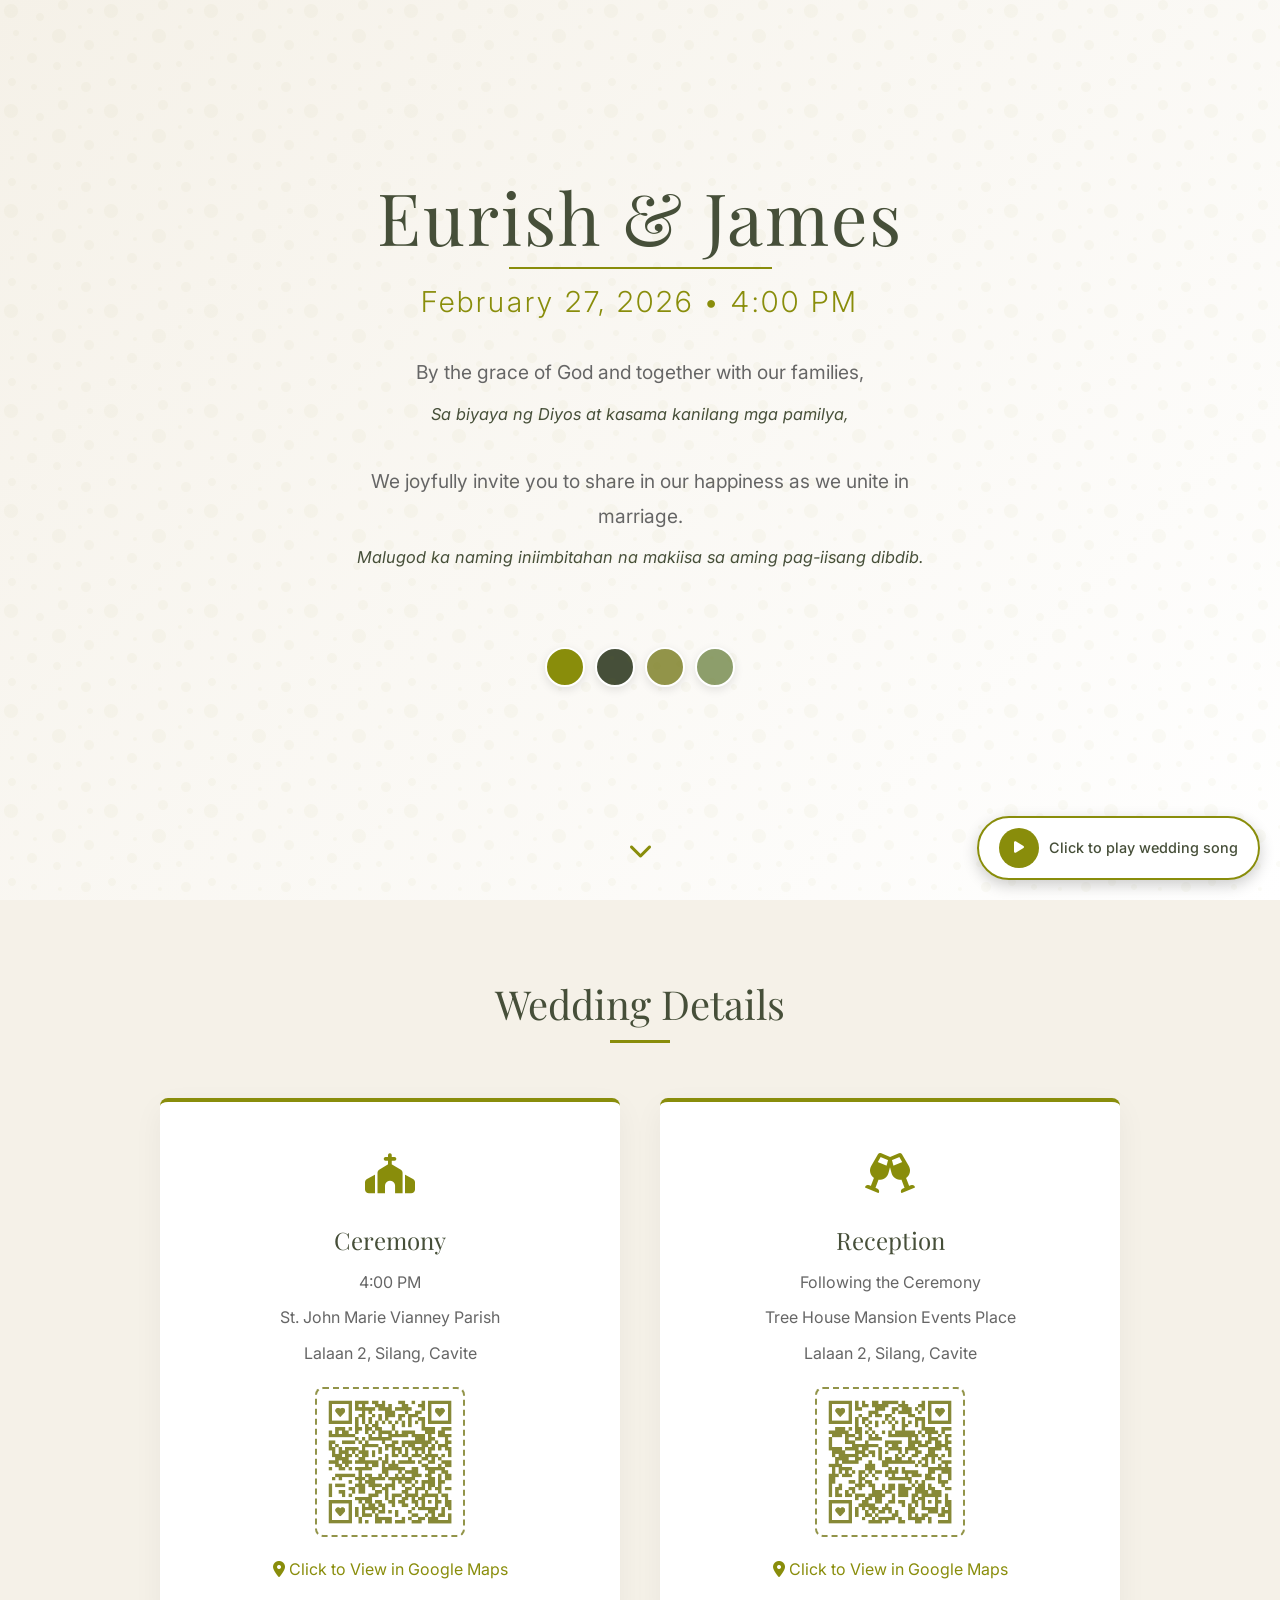
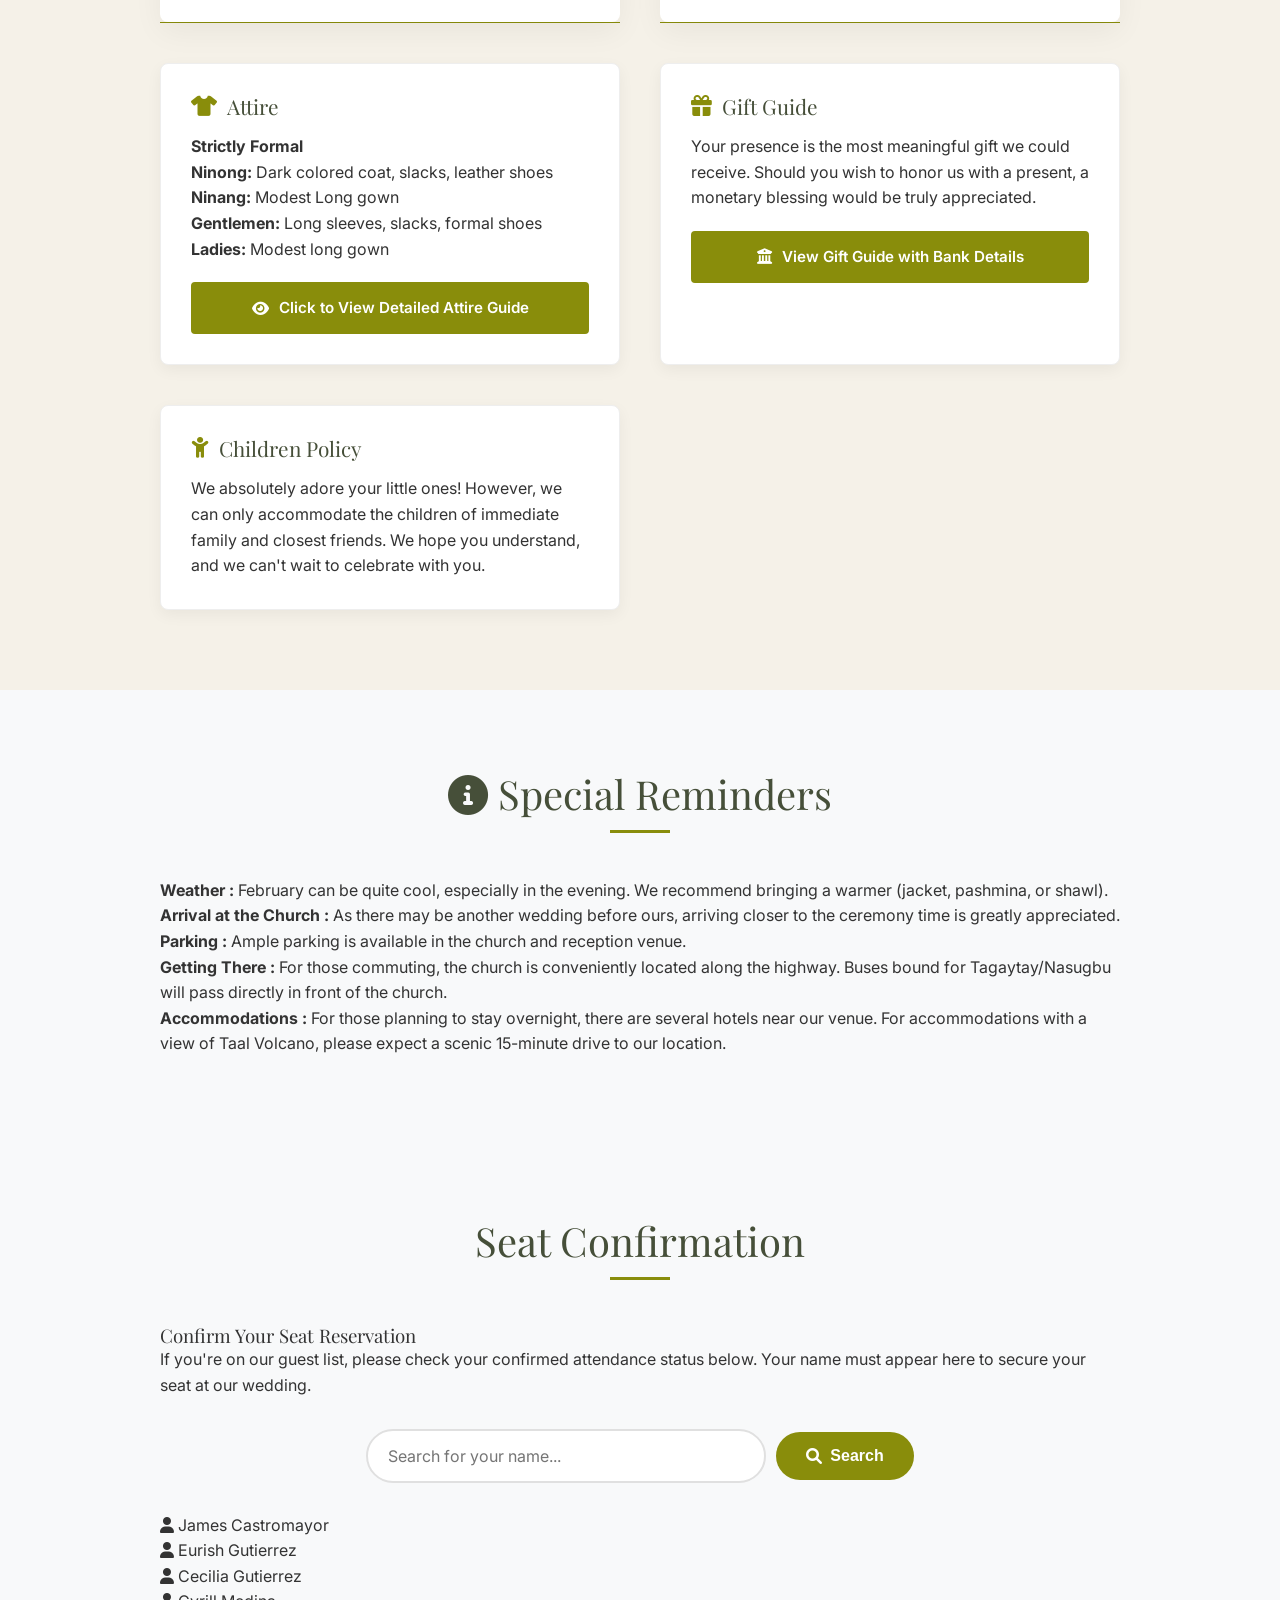
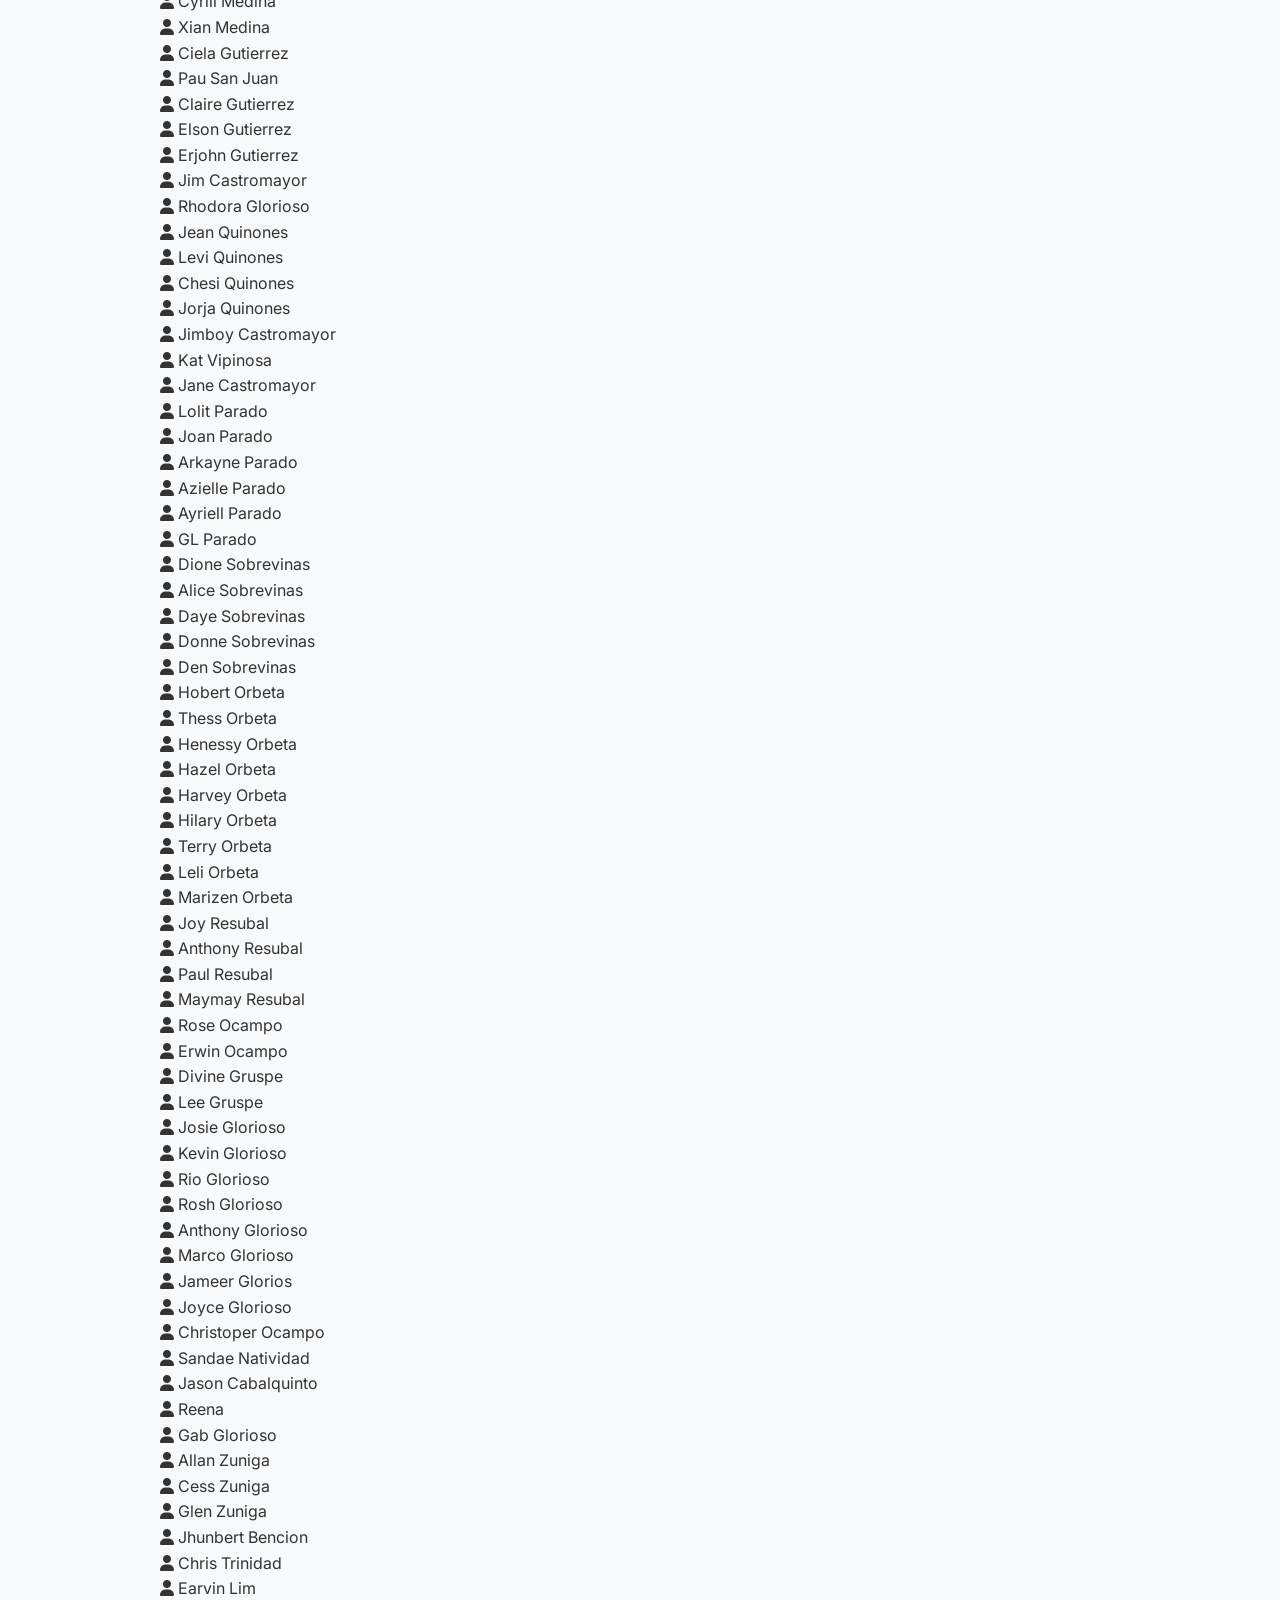
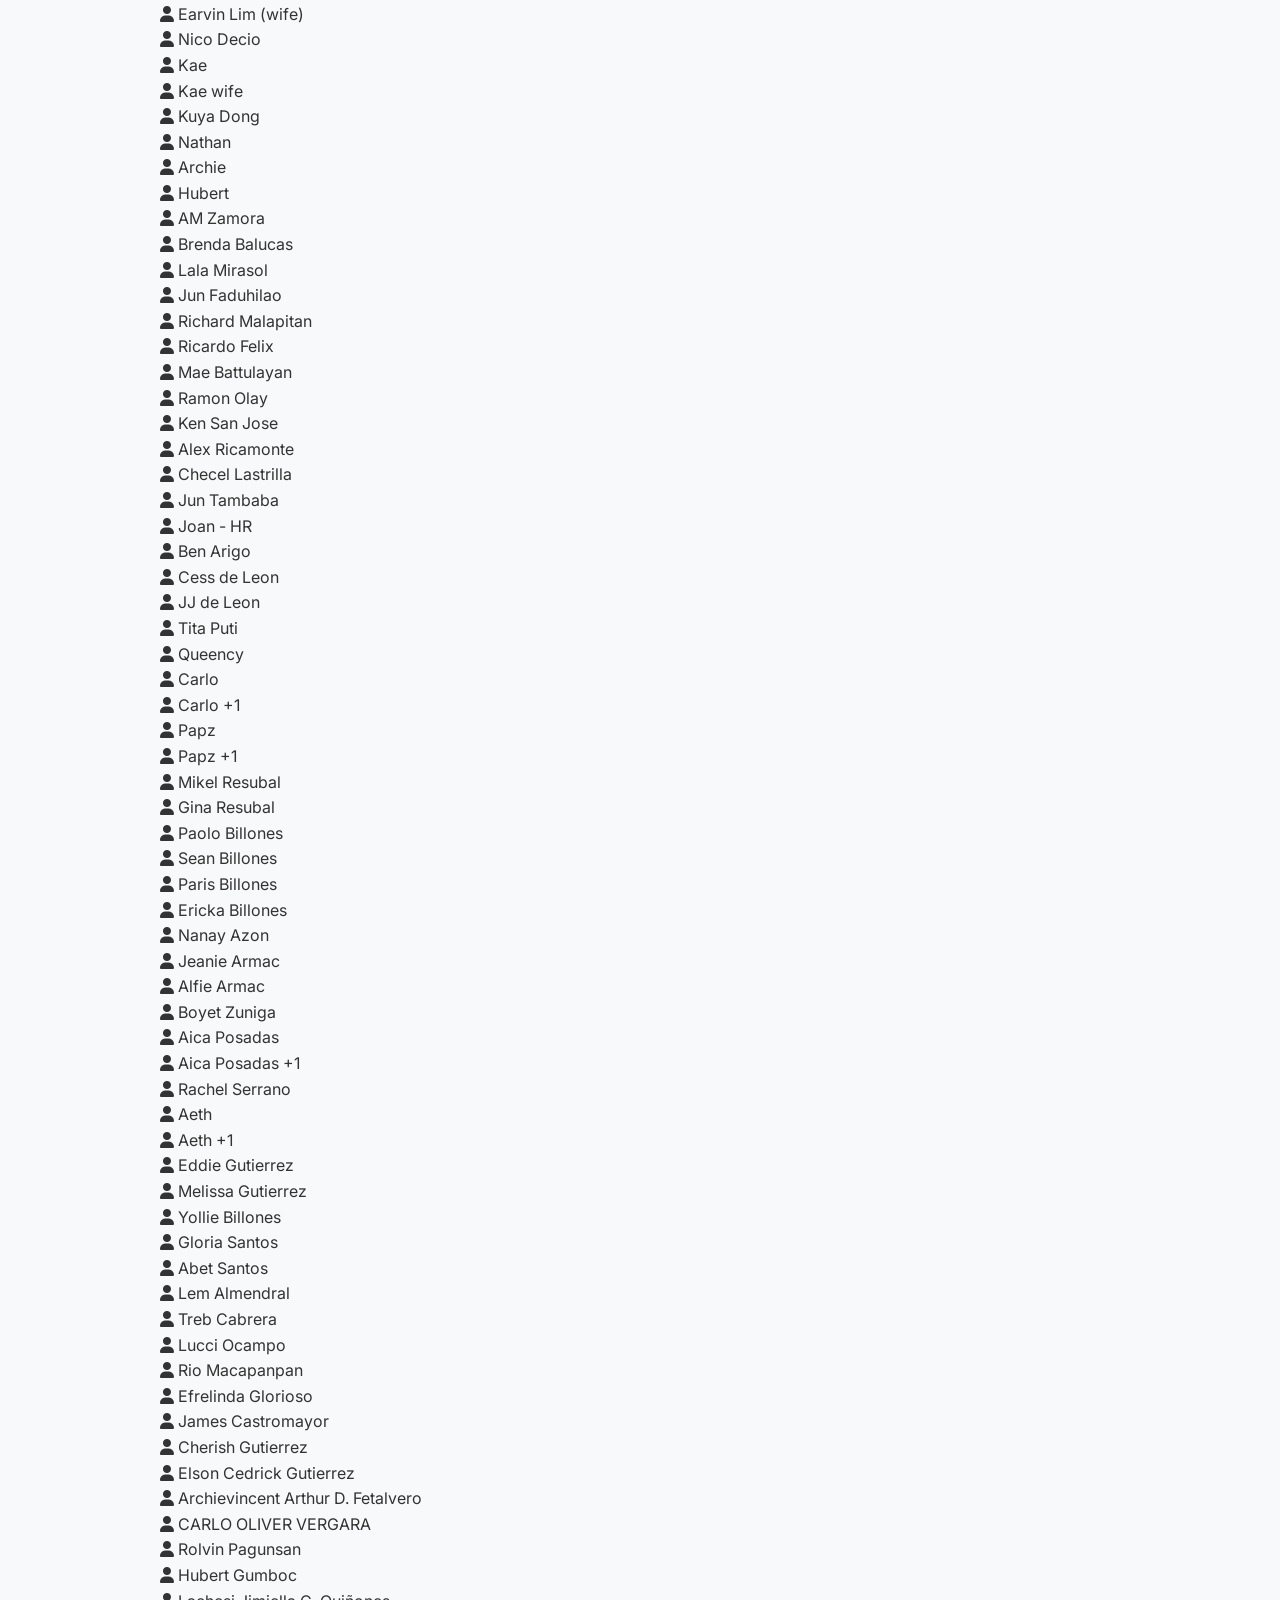
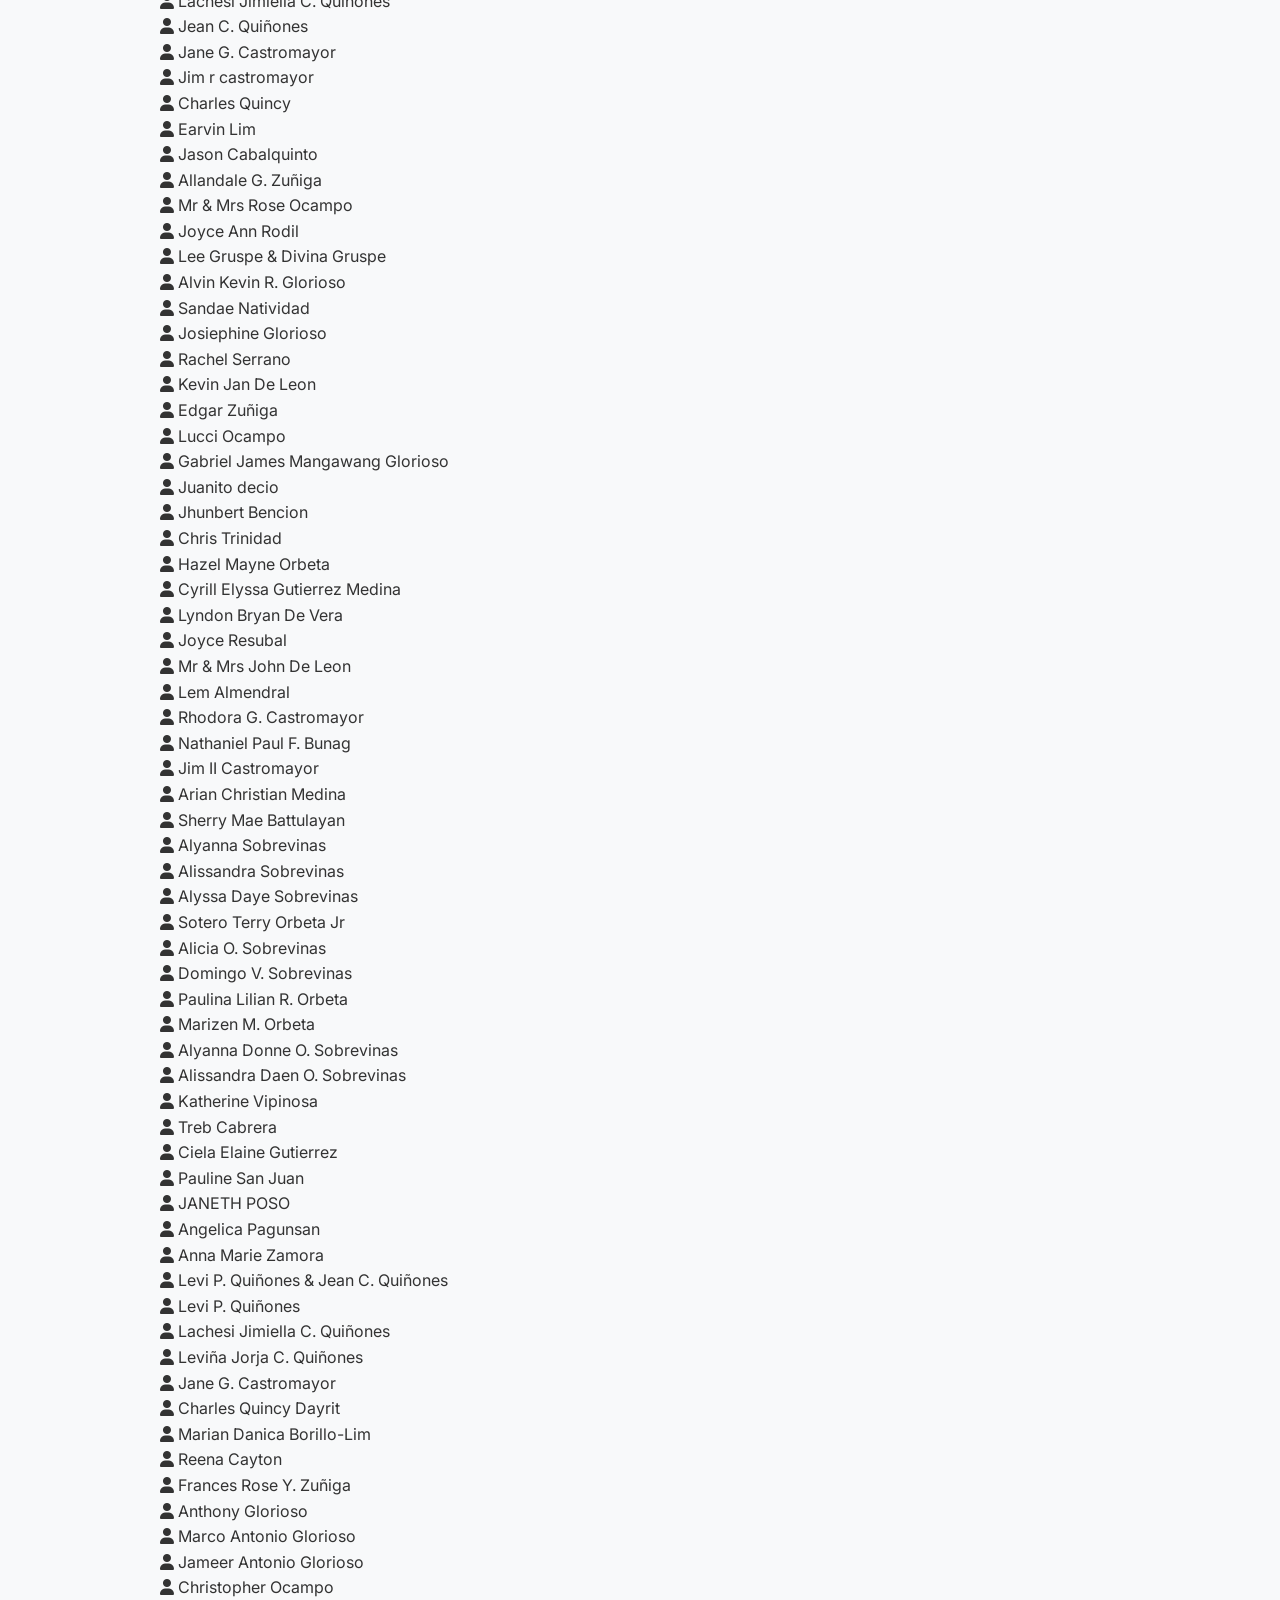
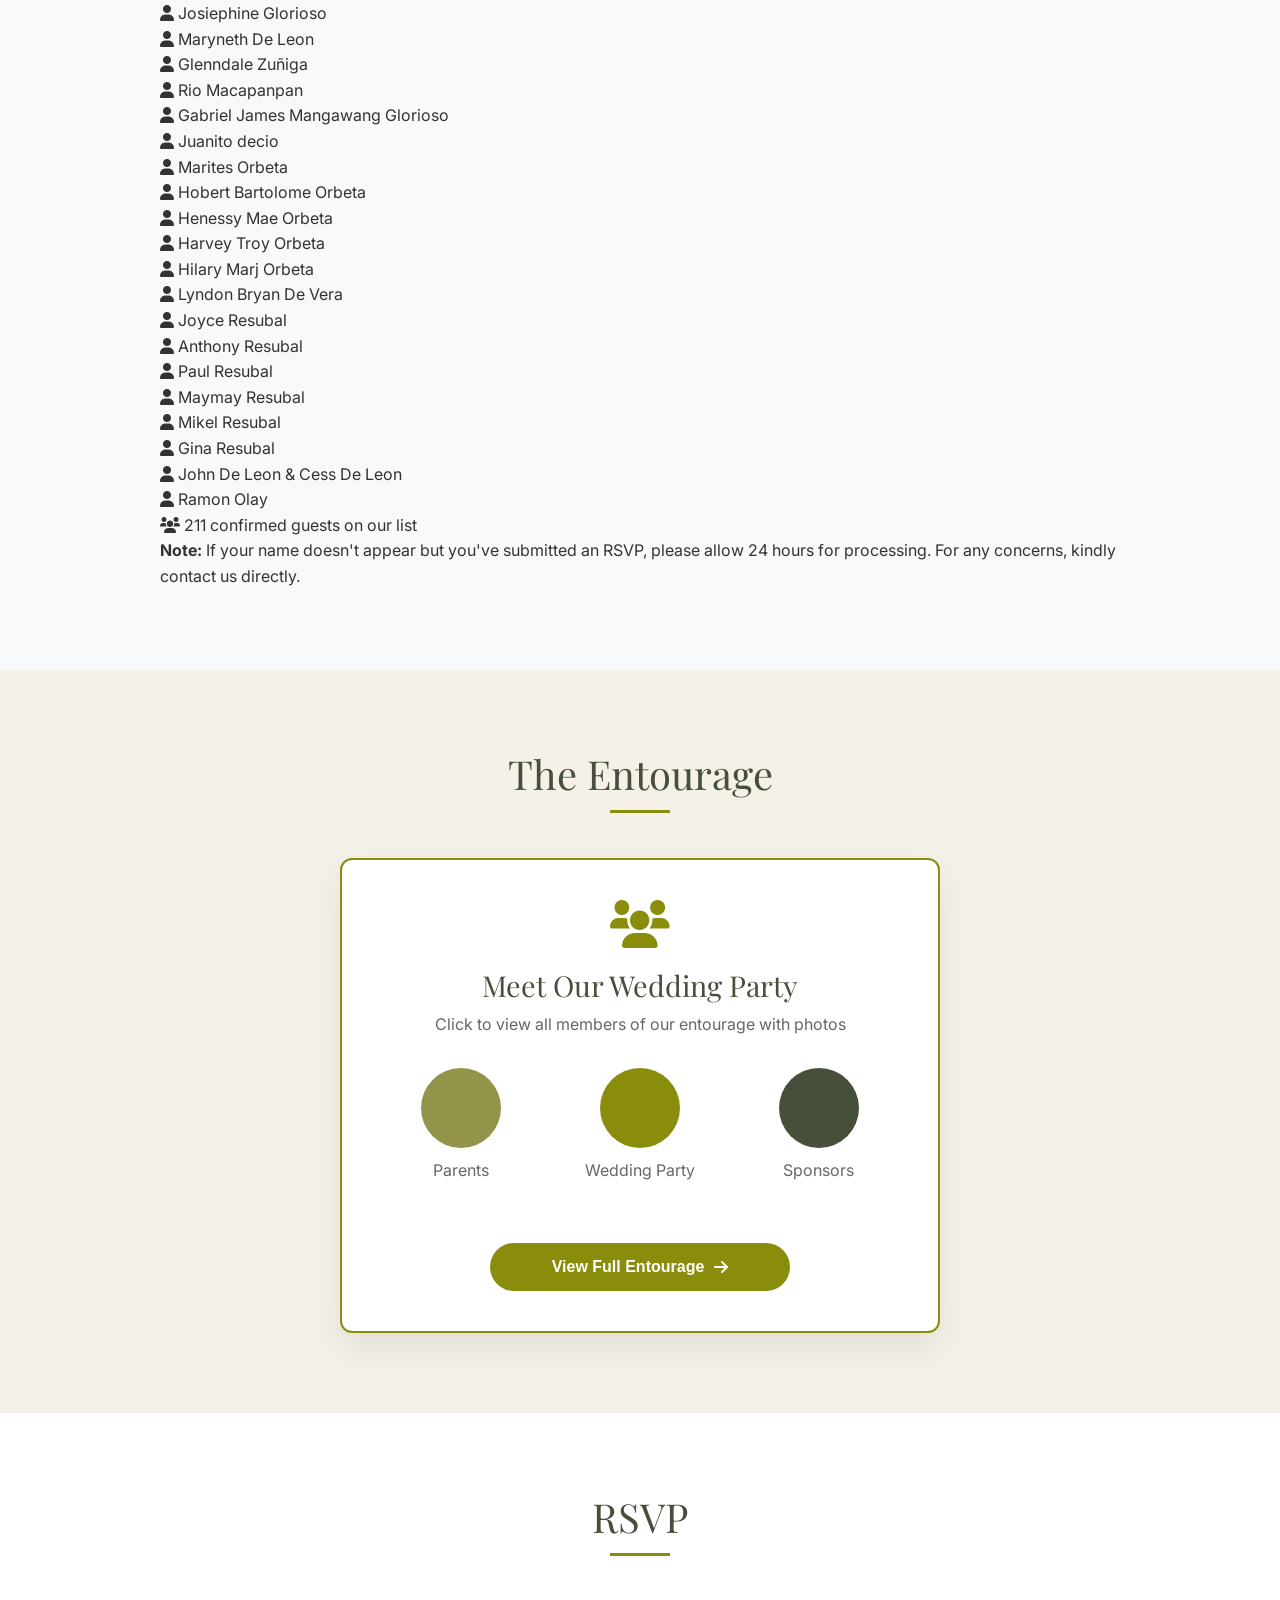
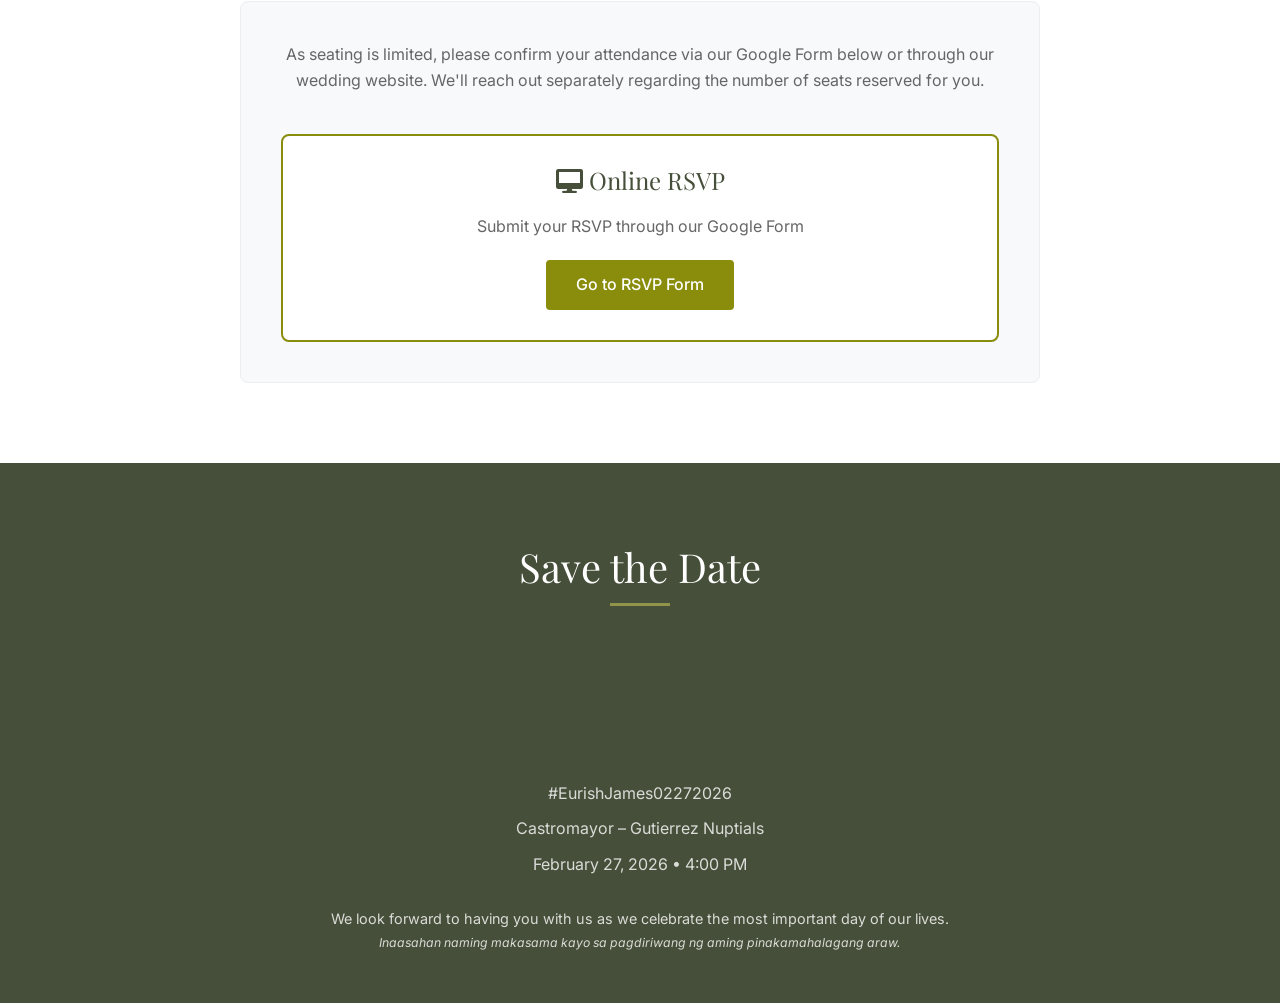
==== commit 76b7ffc7: "pilot 2" ====
--- a/index.html
+++ b/index.html
@@ -111,17 +111,7 @@
                         <!--</a>-->
                     </div>
                 </a>
-            </div>
-        </div>
-    </section>
-
-
-    <section class="important_information" id="information">
-        <div class="container">
-            <h2 class="section-title">Important Information</h2>
-
-            <div class="info-cards">
-                <!--<a href="AttireGuide.html" >-->
+
                 <div class="info-card">
                     <h4><i class="fas fa-tshirt"></i> Attire</h4>
                     <p><strong>Strictly Formal</strong></p>
@@ -148,14 +138,118 @@
 
                 </div>
 
+                <!--<div class="info-card">
+                    <h4><i class="fa-solid fa-circle-info"></i> Special Reminders</h4>
+                    <p>Weather : February can be quite cool, especially in the evening. We recommend bringing a warmer (jacket, pashmina, or shawl). </p>
+                    <p>Arrival at the Church : As there may be another wedding before ours, arriving closer to the ceremony time is greatly appreciated.</p>
+                    <p>Parking : Ample parking is available in the church and reception venue.</p>
+                    <p>Getting There : For those commuting, the church is conveniently located along the highway. Buses bound for Tagaytay/Nasugbu will pass directly in front of the church.</p>
+                    <p>Accommodations : For those planning to stay overnight, there are several hotels near our venue. For accommodations with a view of Taal Volcano, please expect a scenic 15-minute drive to our location.</p>
+                </div>-->
+
+
                 <div class="info-card">
                     <h4><i class="fas fa-child"></i> Children Policy</h4>
                     <p>We absolutely adore your little ones! However, we can only accommodate the children of immediate family and closest friends. We hope you understand, and we can't wait to celebrate with you.</p>
                 </div>
-
-
-            </div>
-
+            </div>
+        </div>
+    </section>
+
+
+    <!--<section class="important_information" id="information">
+        <div class="container">
+            <h2 class="section-title">Important Information</h2>
+
+            <div class="info-cards">-->
+    <!--<a href="AttireGuide.html" >-->
+    <!--<div class="info-card">
+        <h4><i class="fas fa-tshirt"></i> Attire</h4>
+        <p><strong>Strictly Formal</strong></p>
+        <p><strong>Ninong:</strong> Dark colored coat, slacks, leather shoes</p>
+        <p><strong>Ninang:</strong> Modest Long gown</p>
+        <p><strong>Gentlemen:</strong> Long sleeves, slacks, formal shoes</p>
+        <p><strong>Ladies:</strong> Modest long gown</p>
+
+        <a href="./AttireGuide.html" class="show-bank-details-btn" style="text-decoration: none;">
+            <i class="fas fa-eye"></i> Click to View Detailed Attire Guide
+        </a>
+    </div>-->
+    <!--</a>-->
+    <!--<div class="info-card">
+        <h4><i class="fas fa-gift"></i> Gift Guide</h4>
+        <p>Your presence is the most meaningful gift we could receive. Should you wish to honor us with a present, a monetary blessing would be truly appreciated.</p>
+
+        <a href="./GiftGuide.html" class="show-bank-details-btn" style="text-decoration: none;">
+            <i class="fas fa-university"></i> View Gift Guide with Bank Details
+        </a>
+
+    </div>-->
+    <!--<div class="info-card">
+        <h4><i class="fa-solid fa-circle-info"></i> Special Reminders</h4>
+        <p>Weather : February can be quite cool, especially in the evening. We recommend bringing a warmer (jacket, pashmina, or shawl). </p>
+        <p>Arrival at the Church : As there may be another wedding before ours, arriving closer to the ceremony time is greatly appreciated.</p>
+        <p>Parking : Ample parking is available in the church and reception venue.</p>
+        <p>Getting There : For those commuting, the church is conveniently located along the highway. Buses bound for Tagaytay/Nasugbu will pass directly in front of the church.</p>
+        <p>Accommodations : For those planning to stay overnight, there are several hotels near our venue. For accommodations with a view of Taal Volcano, please expect a scenic 15-minute drive to our location.</p>
+    </div>-->
+    <!--<div class="info-card">
+                    <h4><i class="fas fa-child"></i> Children Policy</h4>
+                    <p>We absolutely adore your little ones! However, we can only accommodate the children of immediate family and closest friends. We hope you understand, and we can't wait to celebrate with you.</p>
+                </div>
+
+
+            </div>
+
+        </div>
+    </section>-->
+
+    <section class="important_information" id="information">
+        <div class="container">
+            <h2 class="section-title"><i class="fa-solid fa-circle-info"></i> Special Reminders</h2>
+            <p><strong>Weather :</strong> February can be quite cool, especially in the evening. We recommend bringing a warmer (jacket, pashmina, or shawl). </p>
+            <p><strong>Arrival at the Church :</strong> As there may be another wedding before ours, arriving closer to the ceremony time is greatly appreciated.</p>
+            <p><strong>Parking :</strong> Ample parking is available in the church and reception venue.</p>
+            <p><strong>Getting There :</strong> For those commuting, the church is conveniently located along the highway. Buses bound for Tagaytay/Nasugbu will pass directly in front of the church.</p>
+            <p><strong>Accommodations :</strong> For those planning to stay overnight, there are several hotels near our venue. For accommodations with a view of Taal Volcano, please expect a scenic 15-minute drive to our location.</p>
+        </div>
+
+
+
+
+    </section>
+
+    <!-- Add this section right after the RSVP section or in the details section -->
+    <section class="confirmation-checker important_information" id="confirmation">
+        <div class="container">
+            <h2 class="section-title">Seat Confirmation</h2>
+            <div class="confirmation-card">
+                <!--<div class="confirmation-icon">
+                    <i class="fas fa-check-circle"></i>
+                </div>-->
+                <h3>Confirm Your Seat Reservation</h3>
+                <p>If you're on our guest list, please check your confirmed attendance status below. Your name must appear here to secure your seat at our wedding.</p>
+
+                <div class="search-container">
+                    <input type="text" id="nameSearch" placeholder="Search for your name..." class="search-input">
+                    <button onclick="searchName()" class="search-btn">
+                        <i class="fas fa-search"></i> Search
+                    </button>
+                </div>
+
+                <div class="results-container">
+                    <div id="searchResults" class="search-results">
+                        <!-- Results will appear here -->
+                    </div>
+                    <div id="guestCount" class="guest-count">
+                        <p><i class="fas fa-users"></i> <span id="totalConfirmed">0</span> confirmed guests on our list</p>
+                    </div>
+                </div>
+
+                <div class="confirmation-note">
+                    <p><strong>Note:</strong> If your name doesn't appear but you've submitted an RSVP, please allow 24 hours for processing. For any concerns, kindly contact us directly.</p>
+                </div>
+            </div>
         </div>
     </section>
 
@@ -164,7 +258,7 @@
         <div class="container">
             <h2 class="section-title">The Entourage</h2>
             <div class="entourage-preview">
-                <div class="entourage-preview-box" >
+                <div class="entourage-preview-box">
                     <div class="entourage-preview-content">
                         <i class="fas fa-users" style="font-size: 3rem; color: var(--olive); margin-bottom: 20px;"></i>
                         <h3>Meet Our Wedding Party</h3>
--- a/style.css
+++ b/style.css
@@ -1210,4 +1210,65 @@
 	background: var(--gray-green);
 	transform: translateY(-2px);
 	box-shadow: 0 10px 20px rgba(137, 141, 11, 0.2);
-}+}
+
+/* Clear button for search */
+.clear-btn {
+	background: #dc3545;
+	color: white;
+	border: none;
+	width: 40px;
+	height: 40px;
+	border-radius: 50%;
+	cursor: pointer;
+	display: flex;
+	align-items: center;
+	justify-content: center;
+	transition: all 0.3s ease;
+	margin-left: 5px;
+}
+
+	.clear-btn:hover {
+		background: #c82333;
+		transform: scale(1.1);
+	}
+
+/* Make search container align items properly */
+.search-container {
+	display: flex;
+	align-items: center;
+	gap: 10px;
+	margin: 30px 0;
+	justify-content: center;
+}
+
+.search-input {
+	flex: 1;
+	max-width: 400px;
+	padding: 15px 20px;
+	border: 2px solid #e0e0e0;
+	border-radius: 50px;
+	font-size: 1rem;
+	transition: all 0.3s ease;
+	font-family: 'Inter', sans-serif;
+}
+
+.search-btn {
+	padding: 15px 30px;
+	background: var(--olive);
+	color: white;
+	border: none;
+	border-radius: 50px;
+	cursor: pointer;
+	font-size: 1rem;
+	font-weight: 600;
+	transition: all 0.3s ease;
+	display: flex;
+	align-items: center;
+	gap: 8px;
+}
+
+	.search-btn:hover {
+		background: #7a7e09;
+		transform: translateY(-2px);
+	}
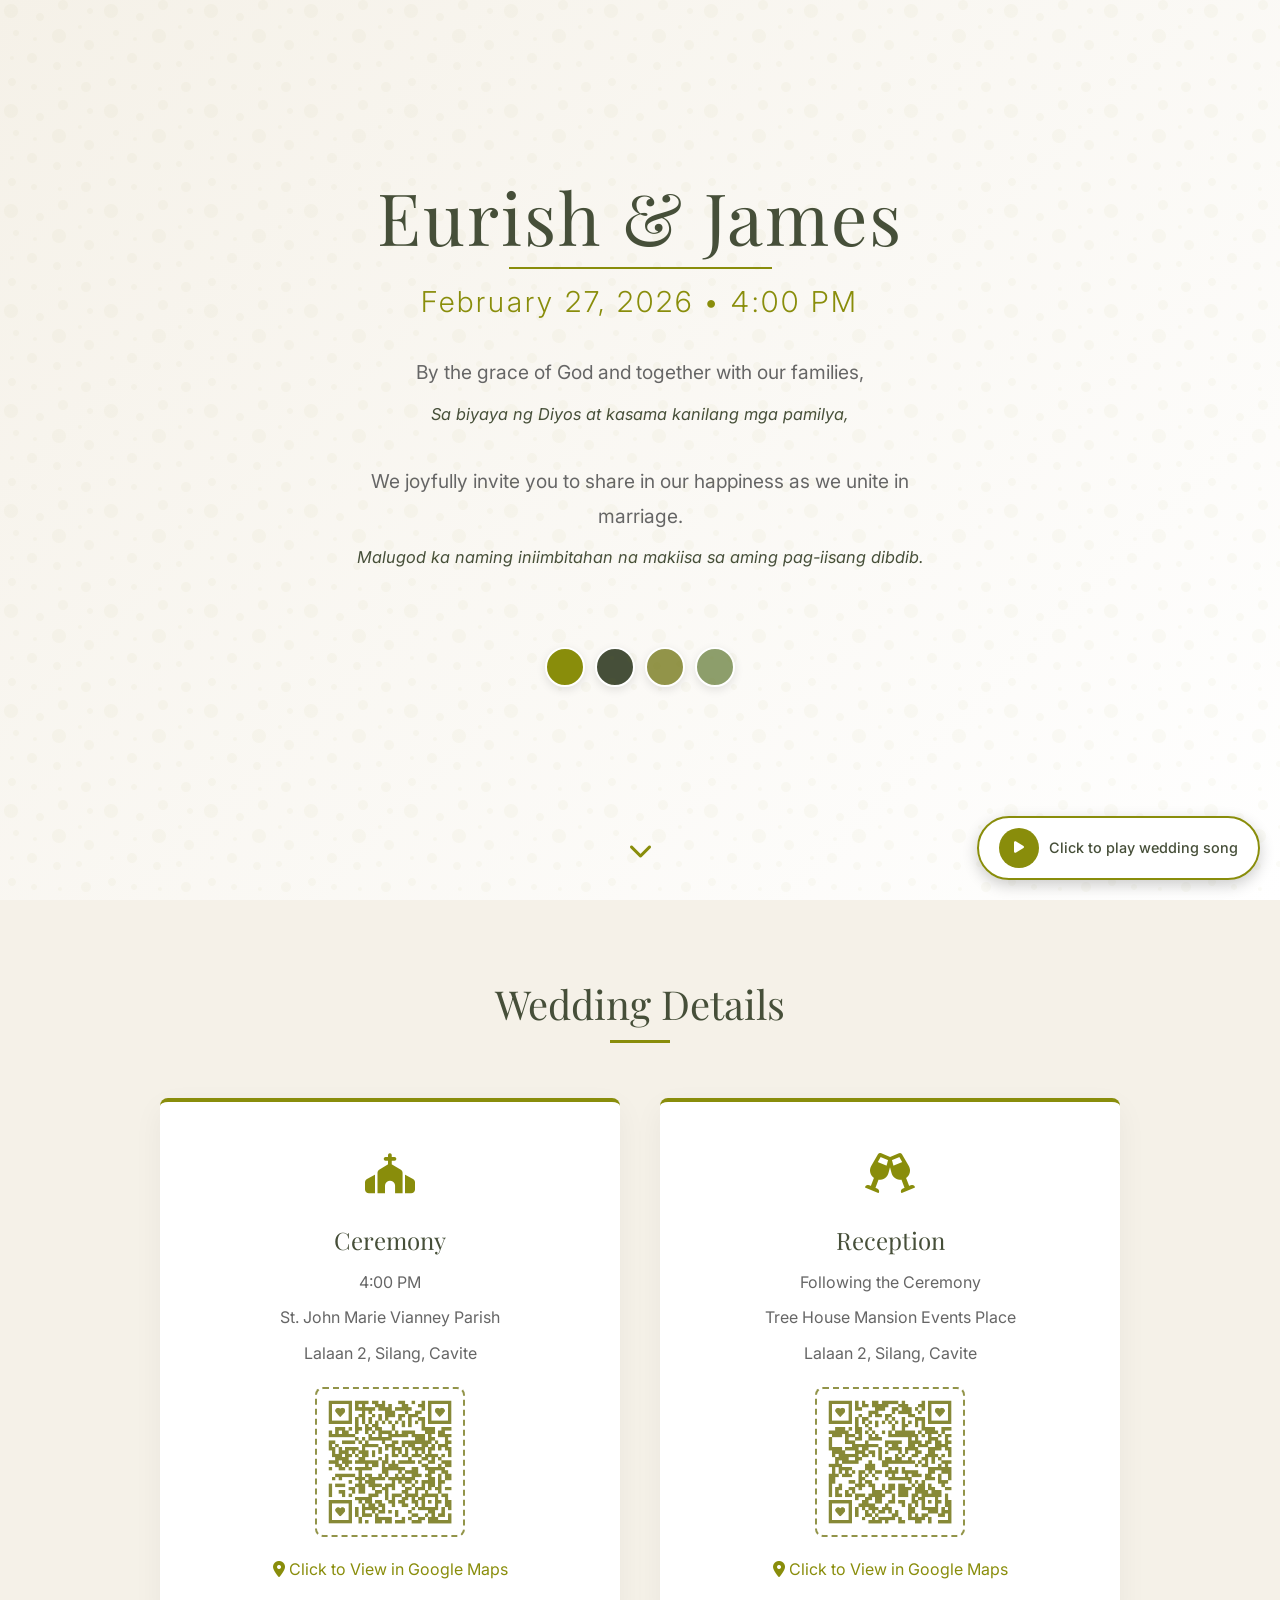
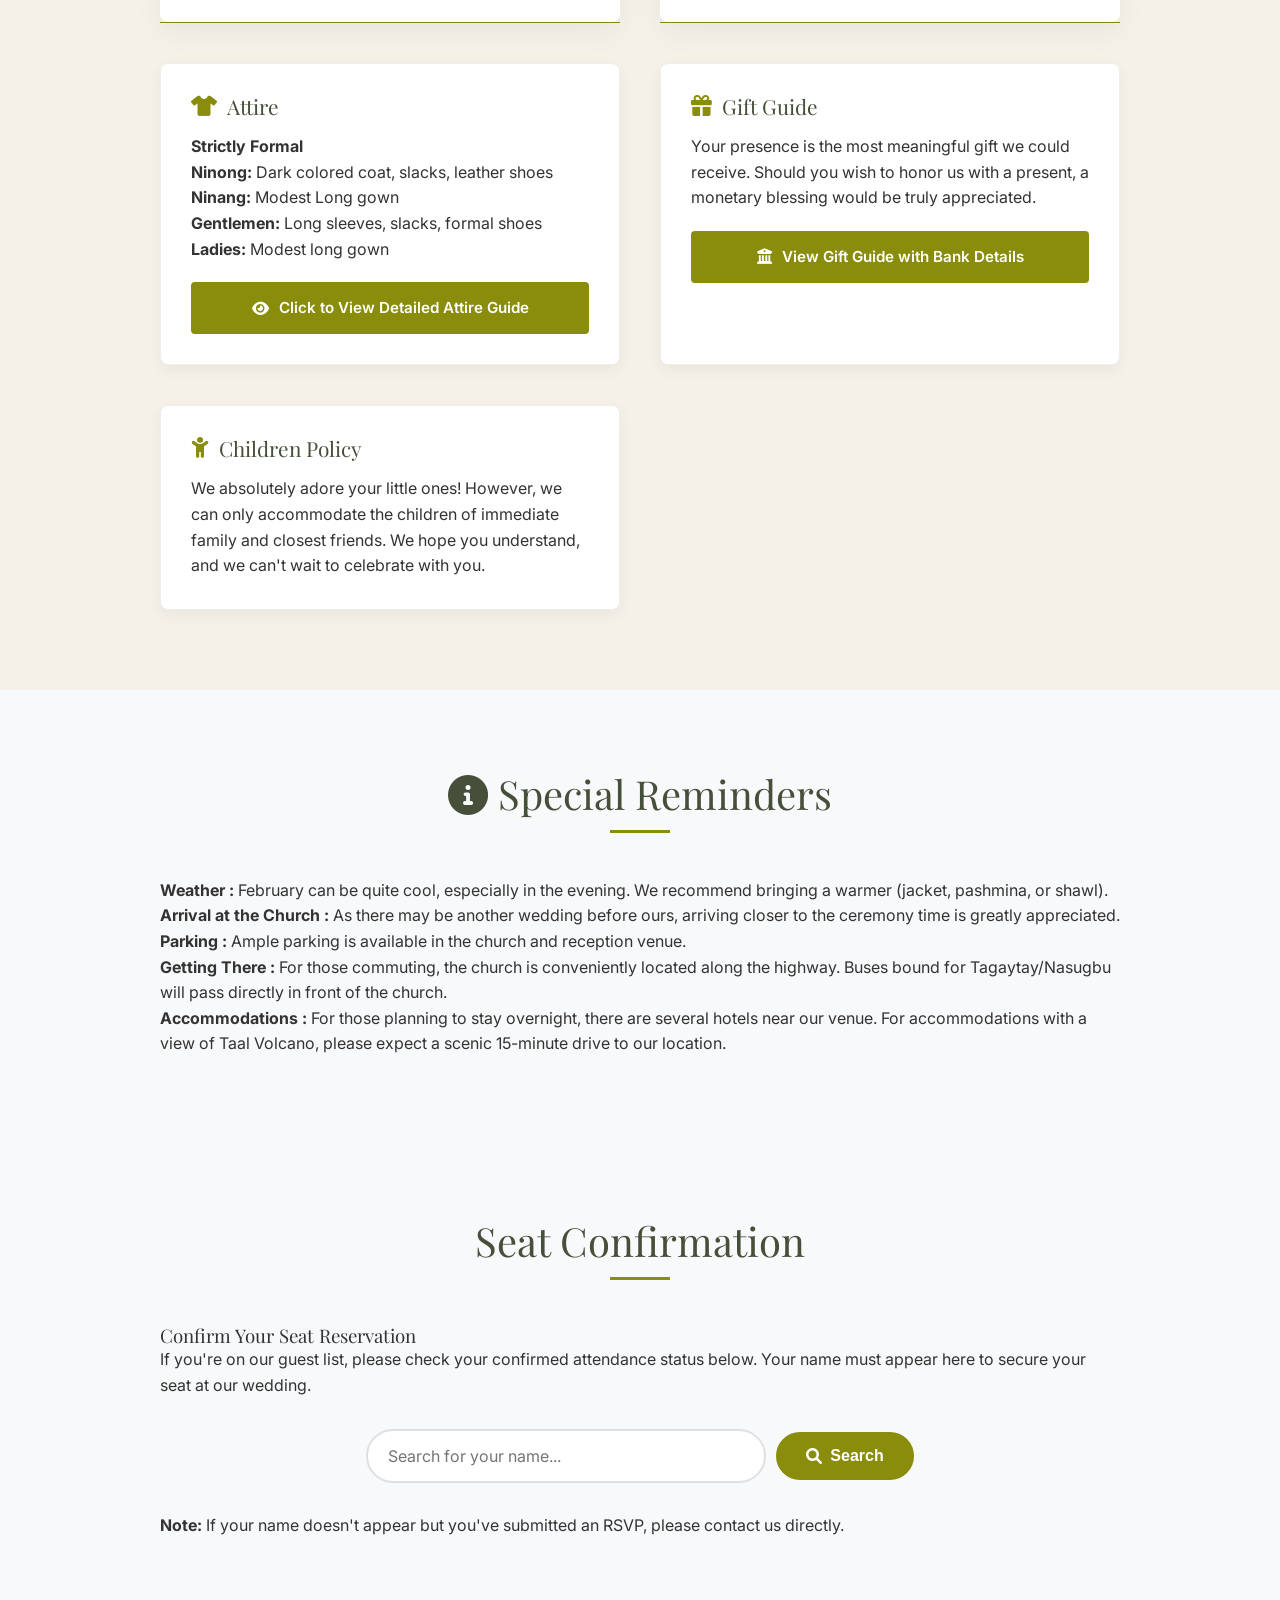
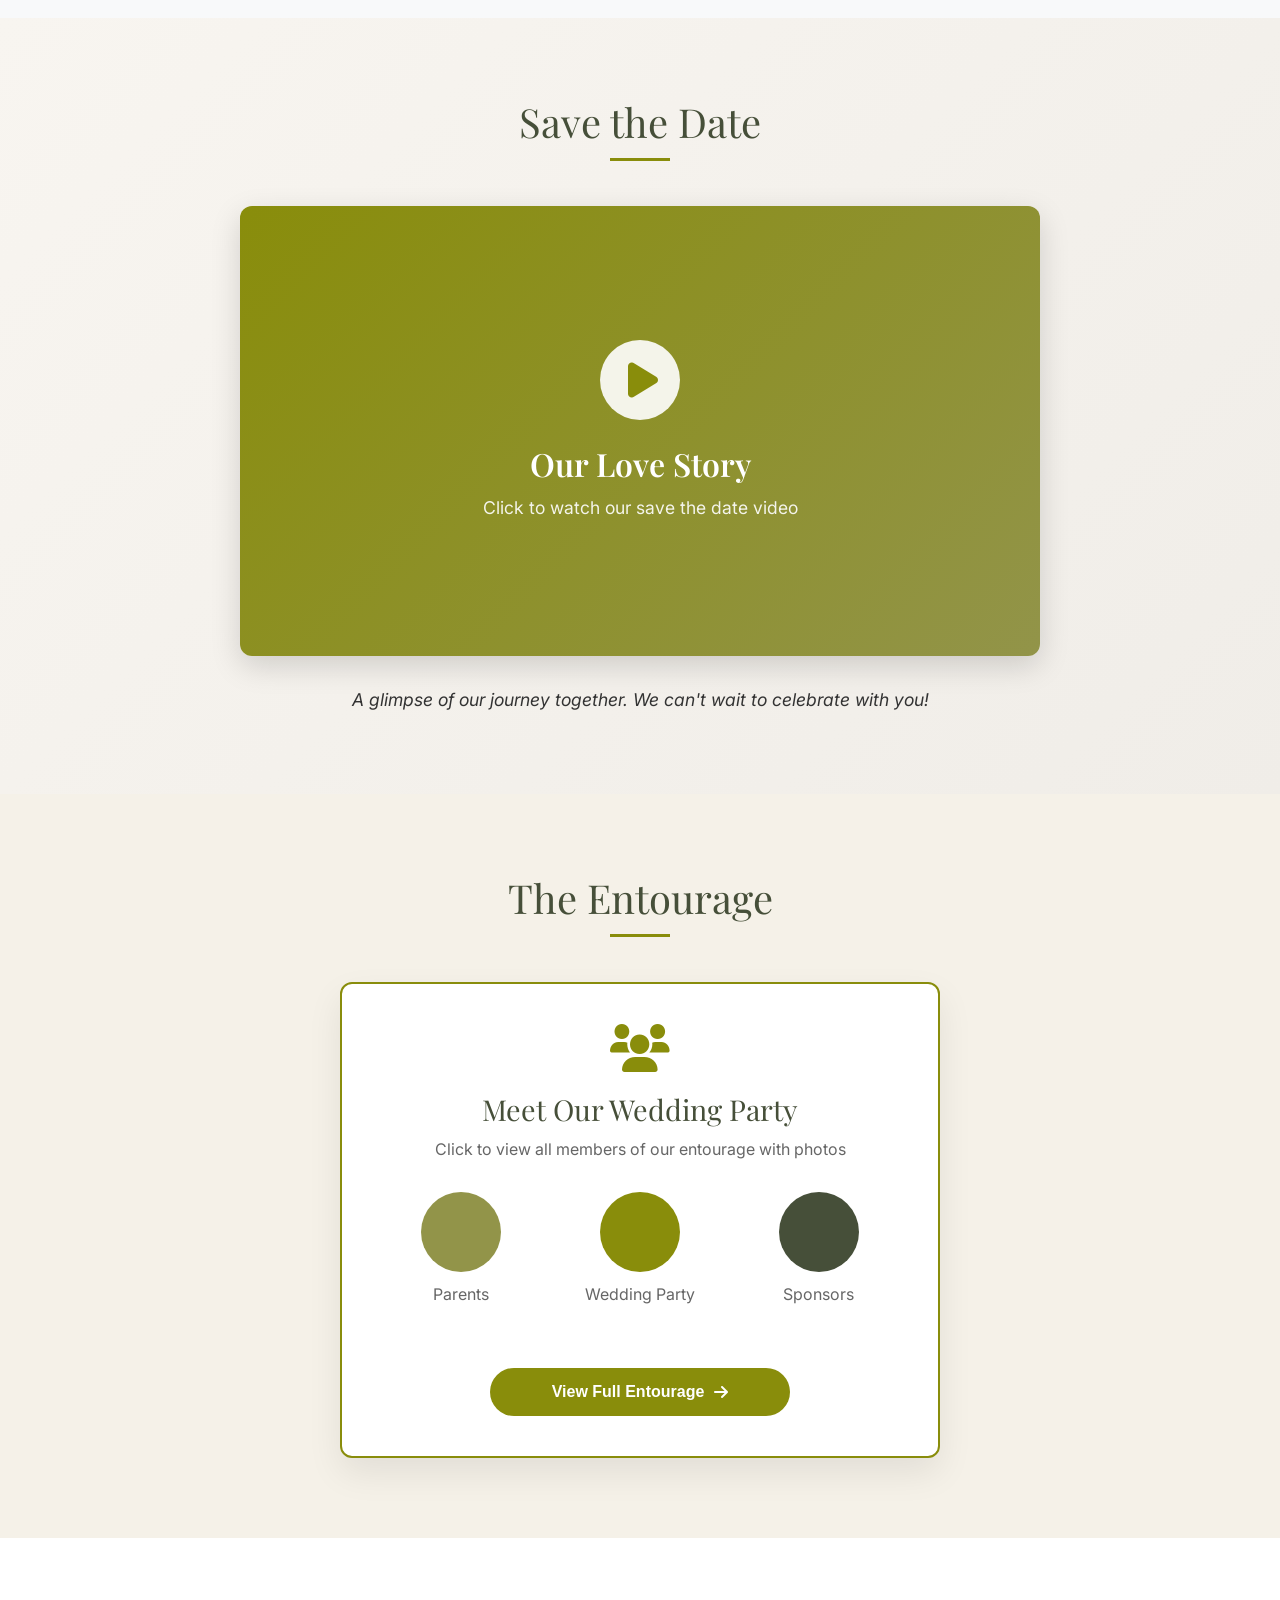
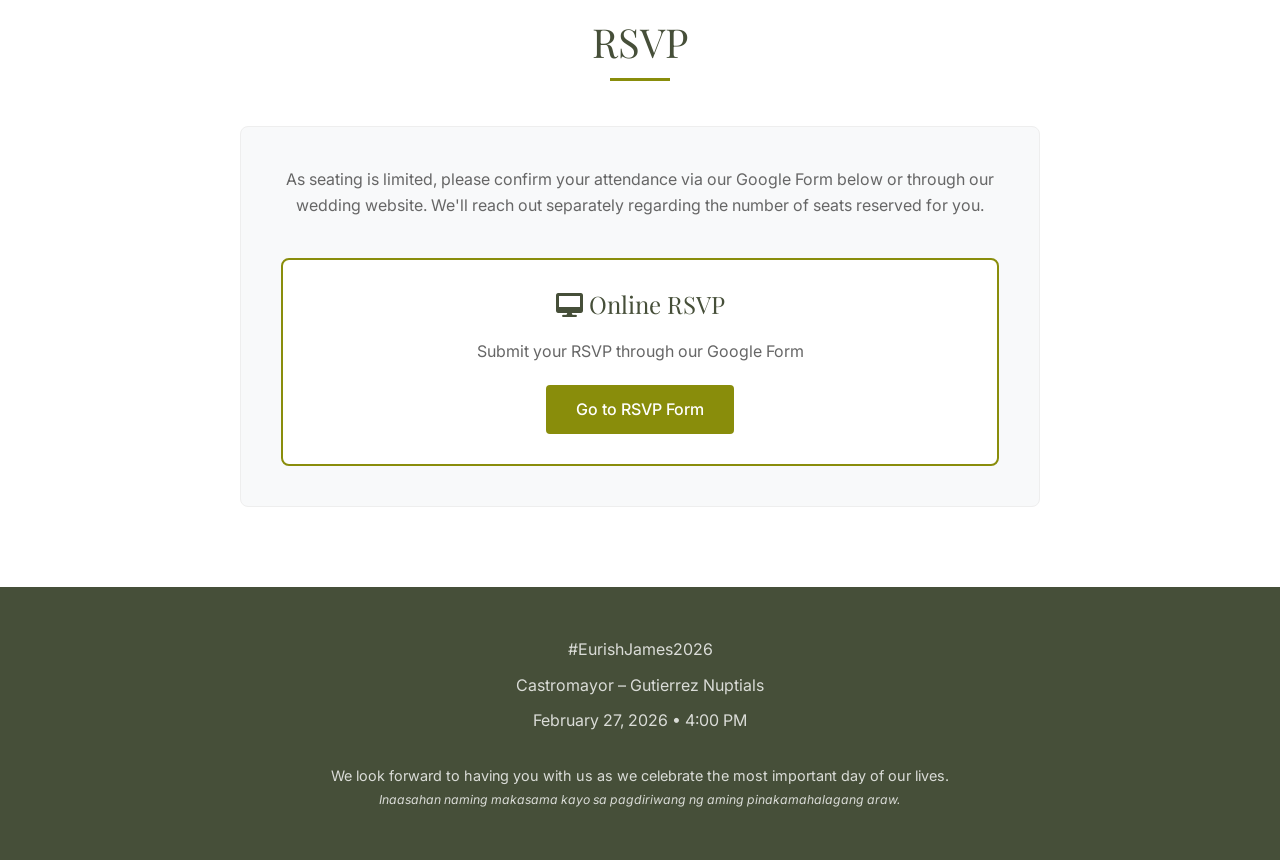
==== commit 513d7a57: "pilot test" ====
--- a/index.html
+++ b/index.html
@@ -241,17 +241,46 @@
                     <div id="searchResults" class="search-results">
                         <!-- Results will appear here -->
                     </div>
-                    <div id="guestCount" class="guest-count">
+                    <!--<div id="guestCount" class="guest-count">
                         <p><i class="fas fa-users"></i> <span id="totalConfirmed">0</span> confirmed guests on our list</p>
-                    </div>
+                    </div>-->
                 </div>
 
                 <div class="confirmation-note">
-                    <p><strong>Note:</strong> If your name doesn't appear but you've submitted an RSVP, please allow 24 hours for processing. For any concerns, kindly contact us directly.</p>
-                </div>
-            </div>
-        </div>
-    </section>
+                    <p><strong>Note:</strong> If your name doesn't appear but you've submitted an RSVP, please contact us directly.</p>
+                </div>
+            </div>
+        </div>
+    </section>
+
+
+    <!-- Save the Date Video Section -->
+    <section class="save-date-section" id="save-date">
+        <div class="container">
+            <h2 class="section-title">Save the Date</h2>
+            <div class="video-container">
+                <div class="video-wrapper">
+                    <div class="video-placeholder" id="videoPlaceholder">
+                        <div class="video-preview">
+                            <div class="play-button">
+                                <i class="fas fa-play"></i>
+                            </div>
+                            <div class="video-info">
+                                <h3>Our Love Story</h3>
+                                <p>Click to watch our save the date video</p>
+                            </div>
+                        </div>
+                    </div>
+                    <video id="saveDateVideo" class="video-player" controls style="display: none;">
+                        <source src="./prenup.mp4" type="video/mp4">
+                        Your browser does not support the video tag.
+                    </video>
+                </div>
+                <p class="video-caption">A glimpse of our journey together. We can't wait to celebrate with you!</p>
+            </div>
+        </div>
+    </section>
+
 
     <!-- In index.html, replace the entire Entourage section with this: -->
     <section class="entourage-section" id="entourage">
@@ -482,9 +511,9 @@
     </section>
 
     <!-- Share Section -->
-    <section class="share-section">
-        <div class="container">
-            <h2 class="section-title">Save the Date</h2>
+    <!--<section class="share-section">
+        <div class="container">
+            <h2 class="section-title">#EurishJames02272026</h2>-->
             <!--<div class="share-buttons">
                 <a href="mailto:?subject=Eurish%20%26%20James%20Wedding&body=You're%20invited%20to%20Eurish%20%26%20James'%20wedding!%0A%0AView%20details:%20https://eurishjames.onrender.com" class="share-btn">
                     <i class="fas fa-envelope"></i> Email
@@ -499,13 +528,13 @@
                     <i class="fab fa-whatsapp"></i> WhatsApp
                 </a>
             </div>-->
-        </div>
-    </section>
+        <!--</div>
+    </section>-->
 
     <!-- Footer -->
     <footer>
         <div class="container">
-            <p> #EurishJames02272026 </p>
+            <p> #EurishJames2026 </p>
             <p>Castromayor – Gutierrez Nuptials</p>
 
             <p>February 27, 2026 • 4:00 PM</p>
--- a/style.css
+++ b/style.css
@@ -1271,4 +1271,136 @@
 	.search-btn:hover {
 		background: #7a7e09;
 		transform: translateY(-2px);
-	}+	}
+
+/* Save the Date Video Section */
+.save-date-section {
+	padding: 80px 20px;
+	background: linear-gradient(135deg, #f8f5f0 0%, #f0ede8 100%);
+	text-align: center;
+}
+
+.video-container {
+	max-width: 900px;
+	margin: 0 auto;
+}
+
+.video-wrapper {
+	position: relative;
+	width: 100%;
+	max-width: 800px;
+	margin: 0 auto 30px;
+	border-radius: 12px;
+	overflow: hidden;
+	box-shadow: 0 10px 30px rgba(0, 0, 0, 0.15);
+	cursor: pointer;
+	transition: transform 0.3s ease, box-shadow 0.3s ease;
+}
+
+	.video-wrapper:hover {
+		transform: translateY(-5px);
+		box-shadow: 0 15px 40px rgba(0, 0, 0, 0.2);
+	}
+
+.video-placeholder {
+	background: linear-gradient(135deg, var(--olive) 0%, var(--olive-light) 100%);
+	height: 450px;
+	display: flex;
+	align-items: center;
+	justify-content: center;
+	position: relative;
+}
+
+.video-preview {
+	text-align: center;
+	color: white;
+	padding: 20px;
+}
+
+.play-button {
+	width: 80px;
+	height: 80px;
+	background: rgba(255, 255, 255, 0.9);
+	border-radius: 50%;
+	display: flex;
+	align-items: center;
+	justify-content: center;
+	margin: 0 auto 25px;
+	transition: all 0.3s ease;
+}
+
+.video-wrapper:hover .play-button {
+	transform: scale(1.1);
+	background: white;
+}
+
+.play-button i {
+	font-size: 2.5rem;
+	color: var(--olive);
+	margin-left: 5px;
+}
+
+.video-info h3 {
+	font-family: 'Playfair Display', serif;
+	font-size: 2rem;
+	margin-bottom: 10px;
+	font-weight: 600;
+}
+
+.video-info p {
+	font-family: 'Inter', sans-serif;
+	font-size: 1.1rem;
+	opacity: 0.9;
+}
+
+.video-player {
+	width: 100%;
+	height: 450px;
+	background: #000;
+}
+
+.video-caption {
+	font-family: 'Inter', sans-serif;
+	font-size: 1.1rem;
+	color: var(--text-color);
+	max-width: 600px;
+	margin: 0 auto;
+	line-height: 1.6;
+	font-style: italic;
+}
+
+/* Responsive adjustments */
+@media (max-width: 768px) {
+	.video-placeholder,
+	.video-player {
+		height: 350px;
+	}
+
+	.play-button {
+		width: 60px;
+		height: 60px;
+	}
+
+		.play-button i {
+			font-size: 2rem;
+		}
+
+	.video-info h3 {
+		font-size: 1.5rem;
+	}
+
+	.video-info p {
+		font-size: 1rem;
+	}
+}
+
+@media (max-width: 480px) {
+	.video-placeholder,
+	.video-player {
+		height: 250px;
+	}
+
+	.save-date-section {
+		padding: 60px 15px;
+	}
+}
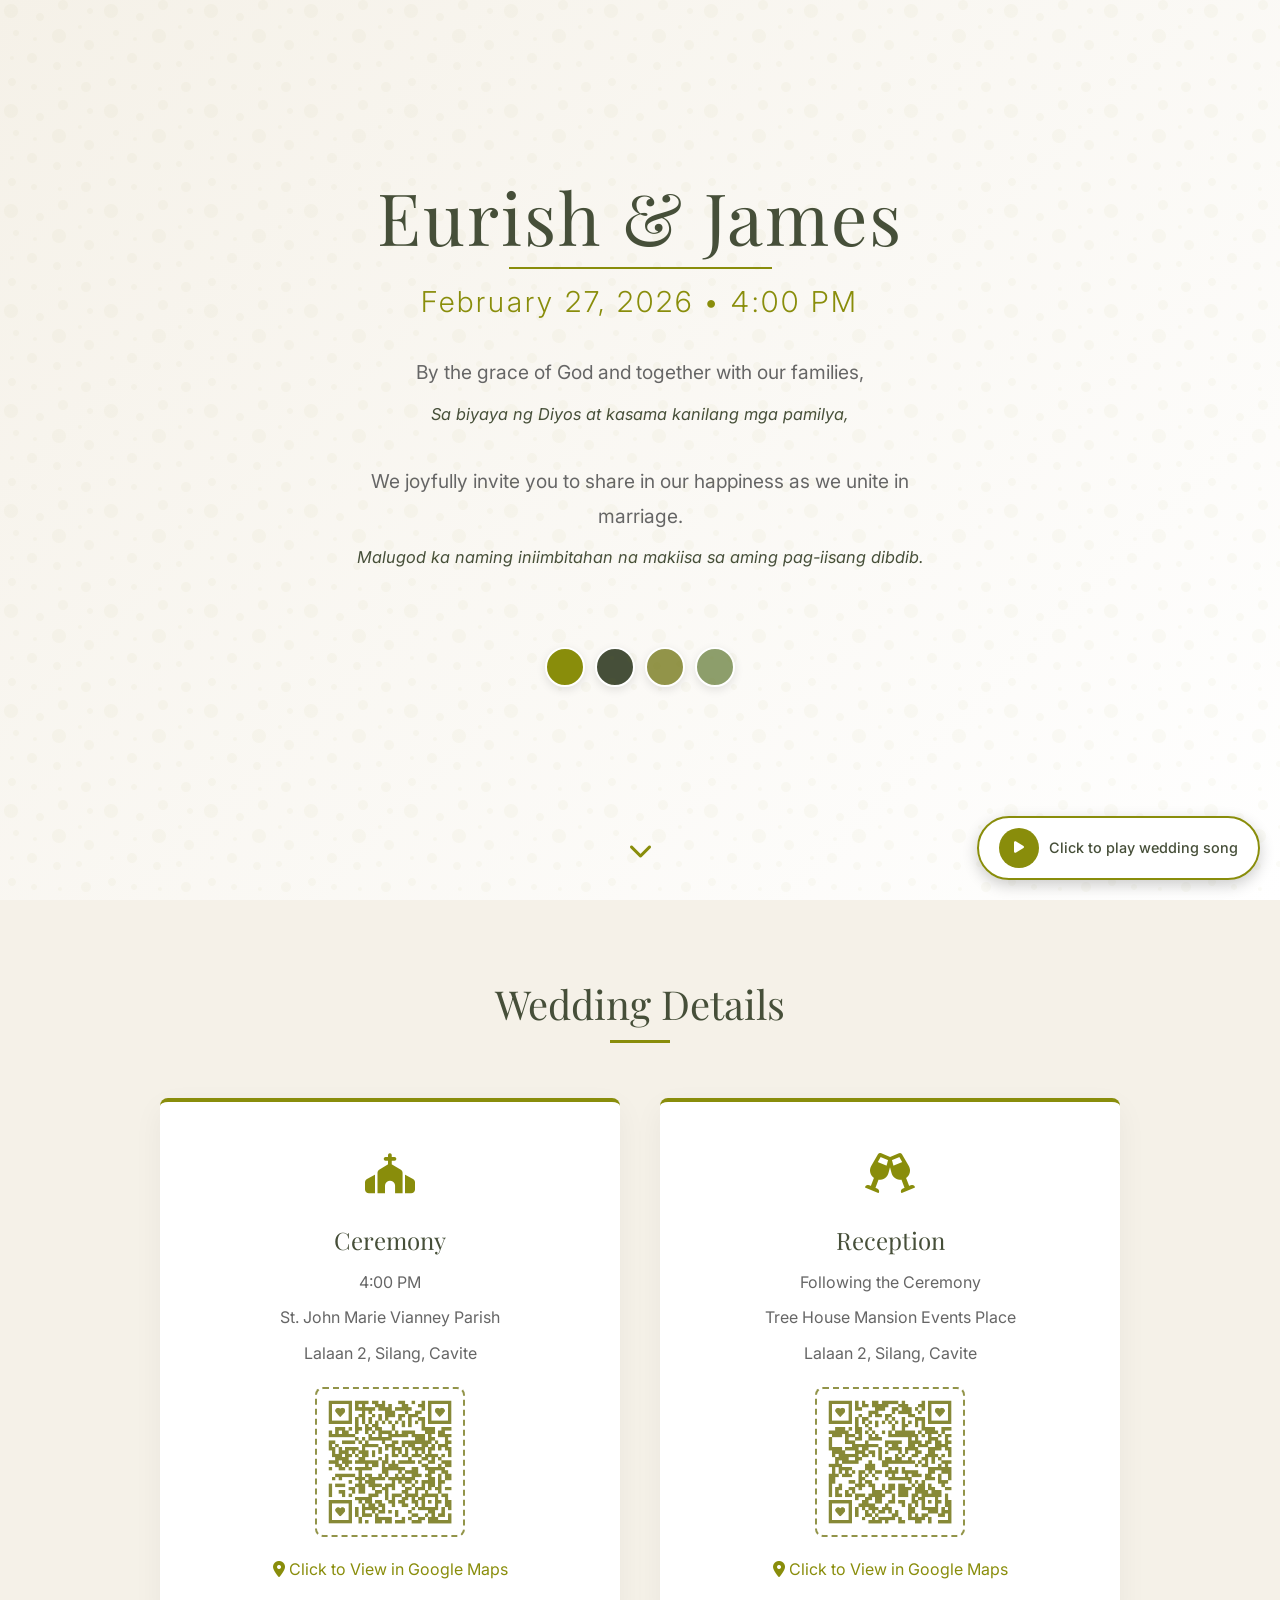
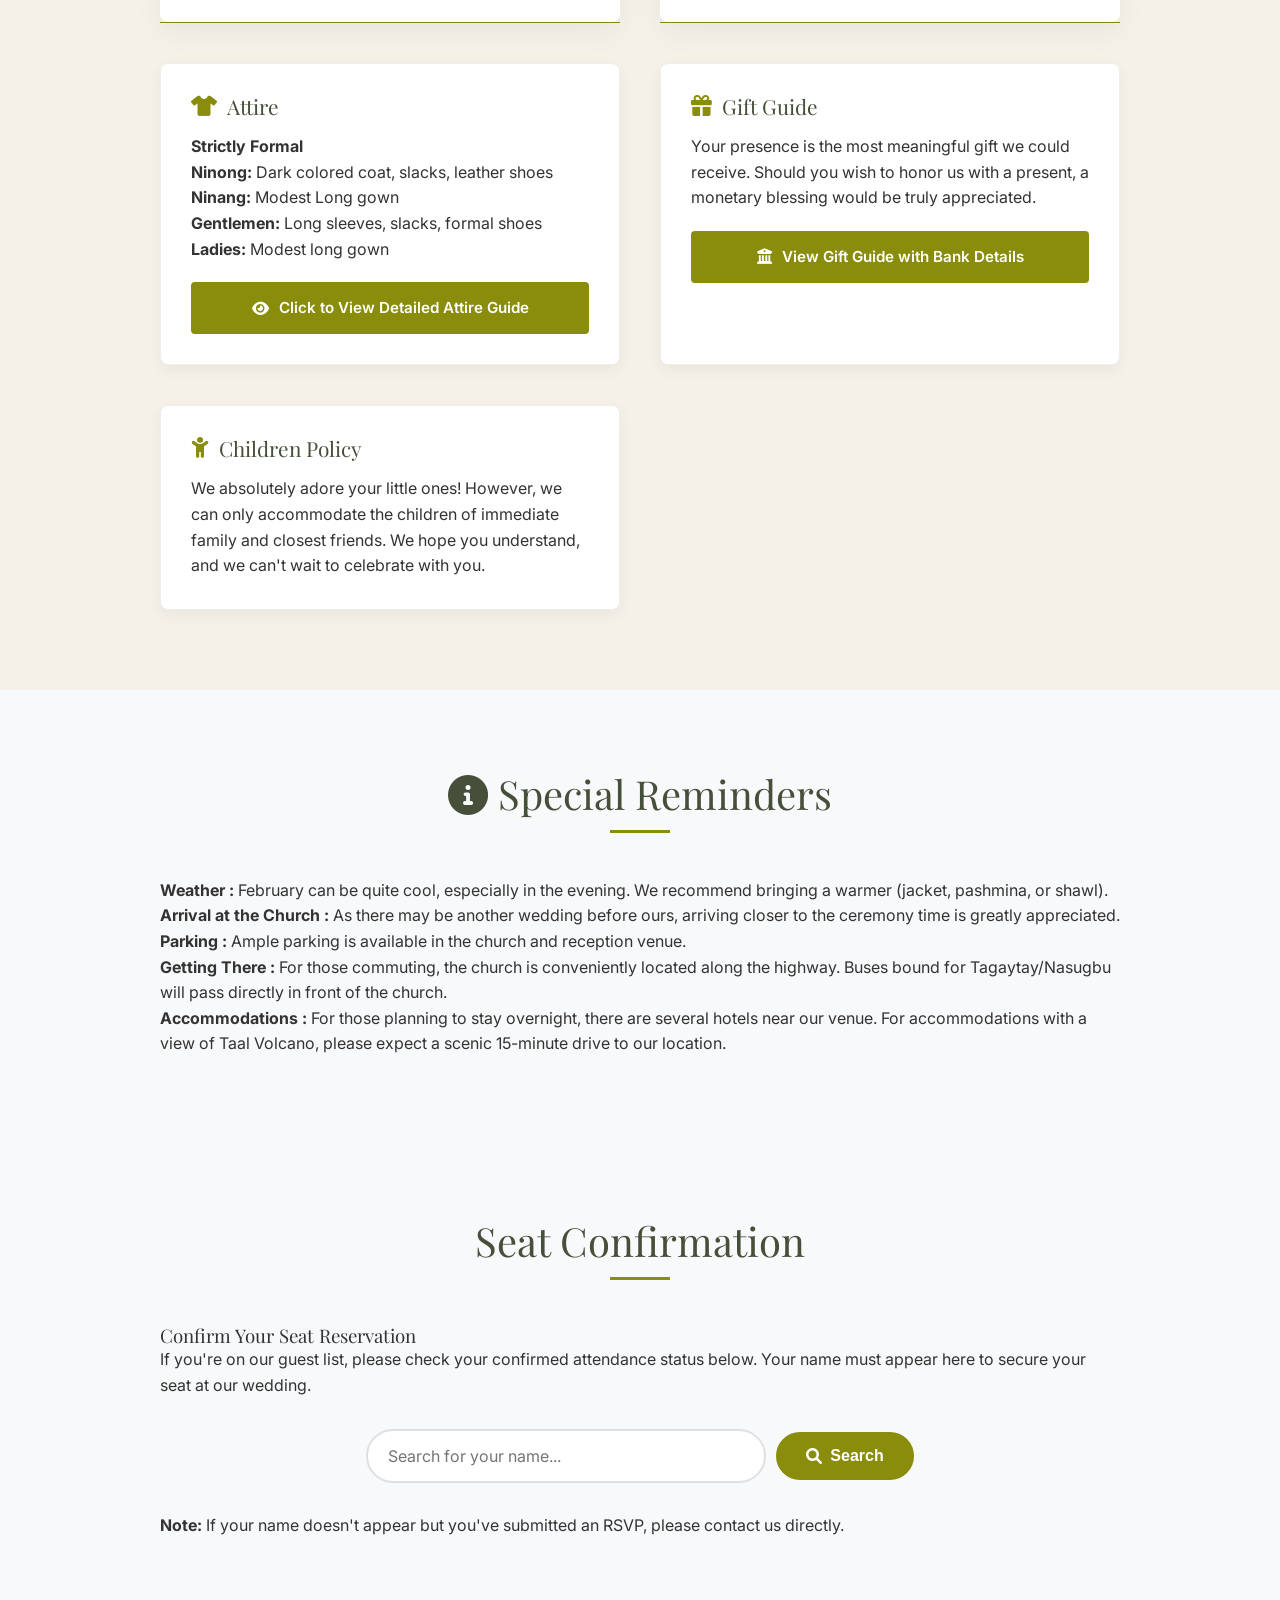
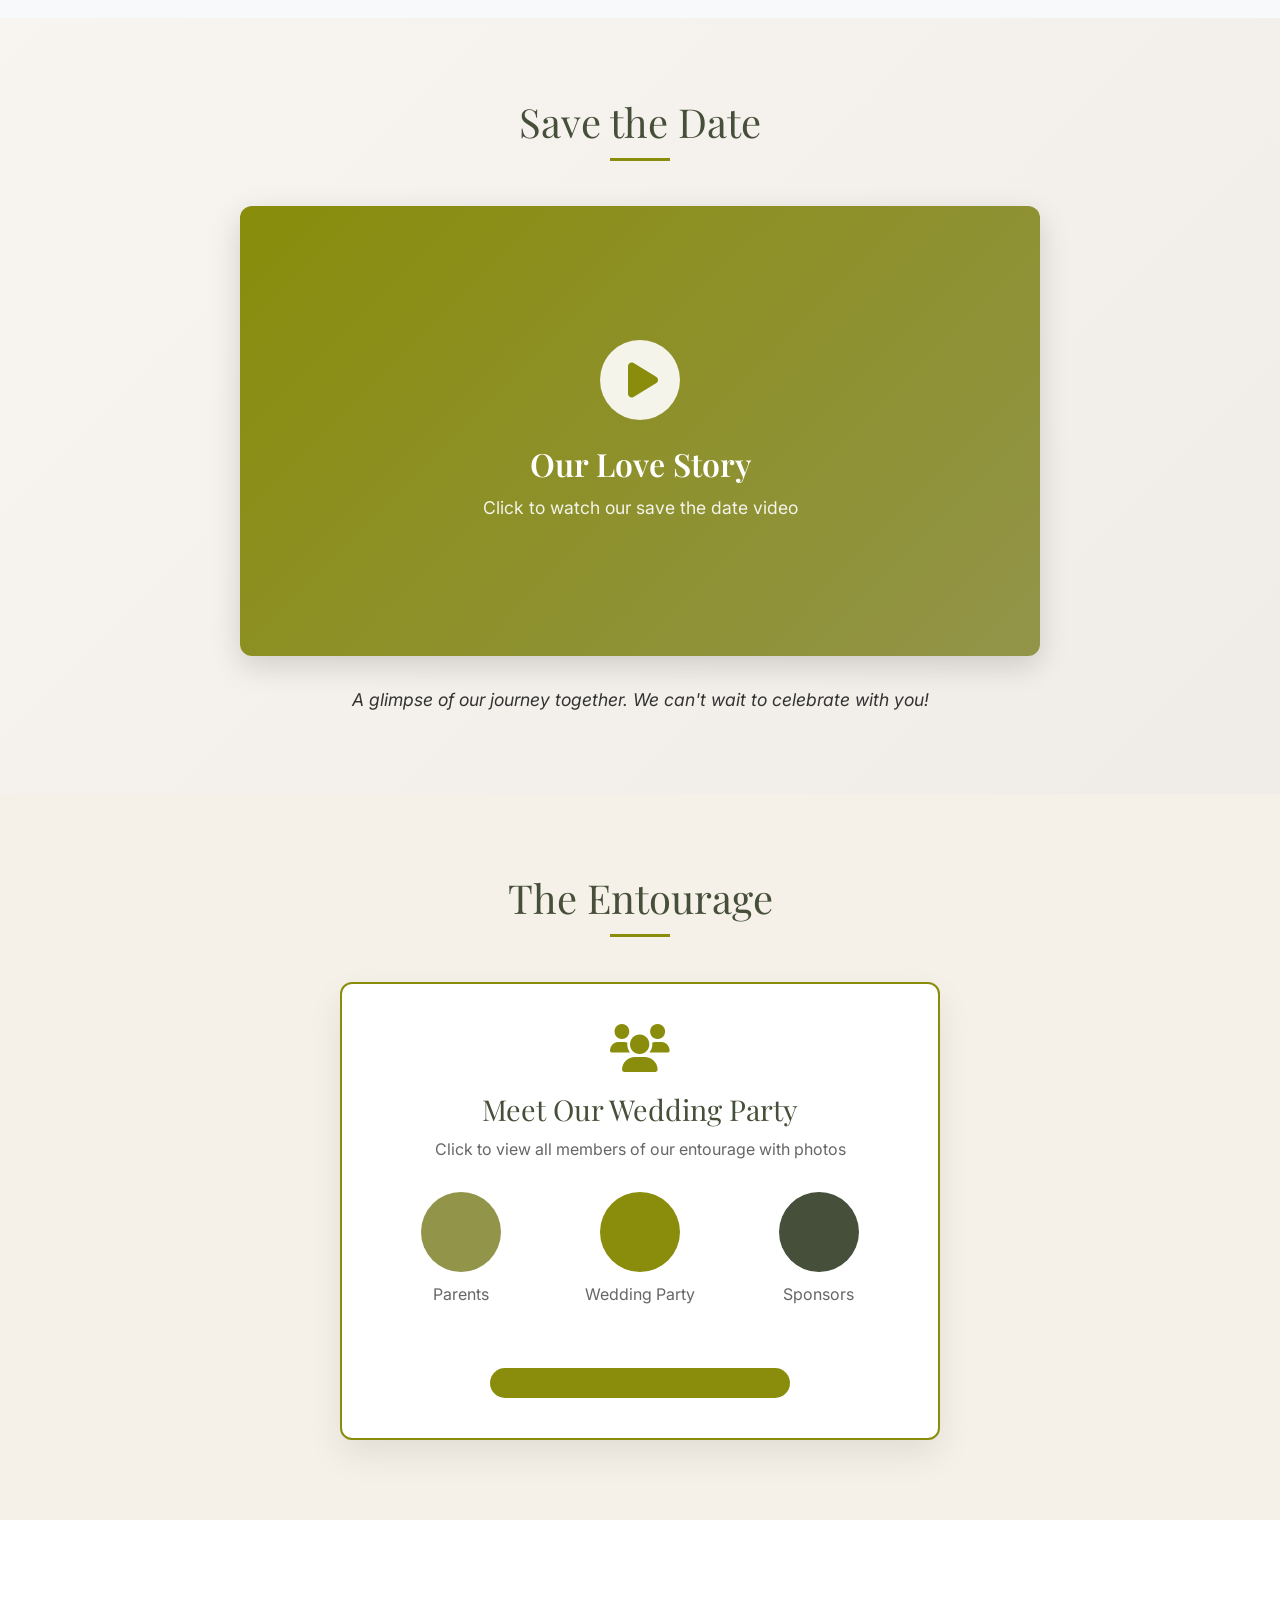
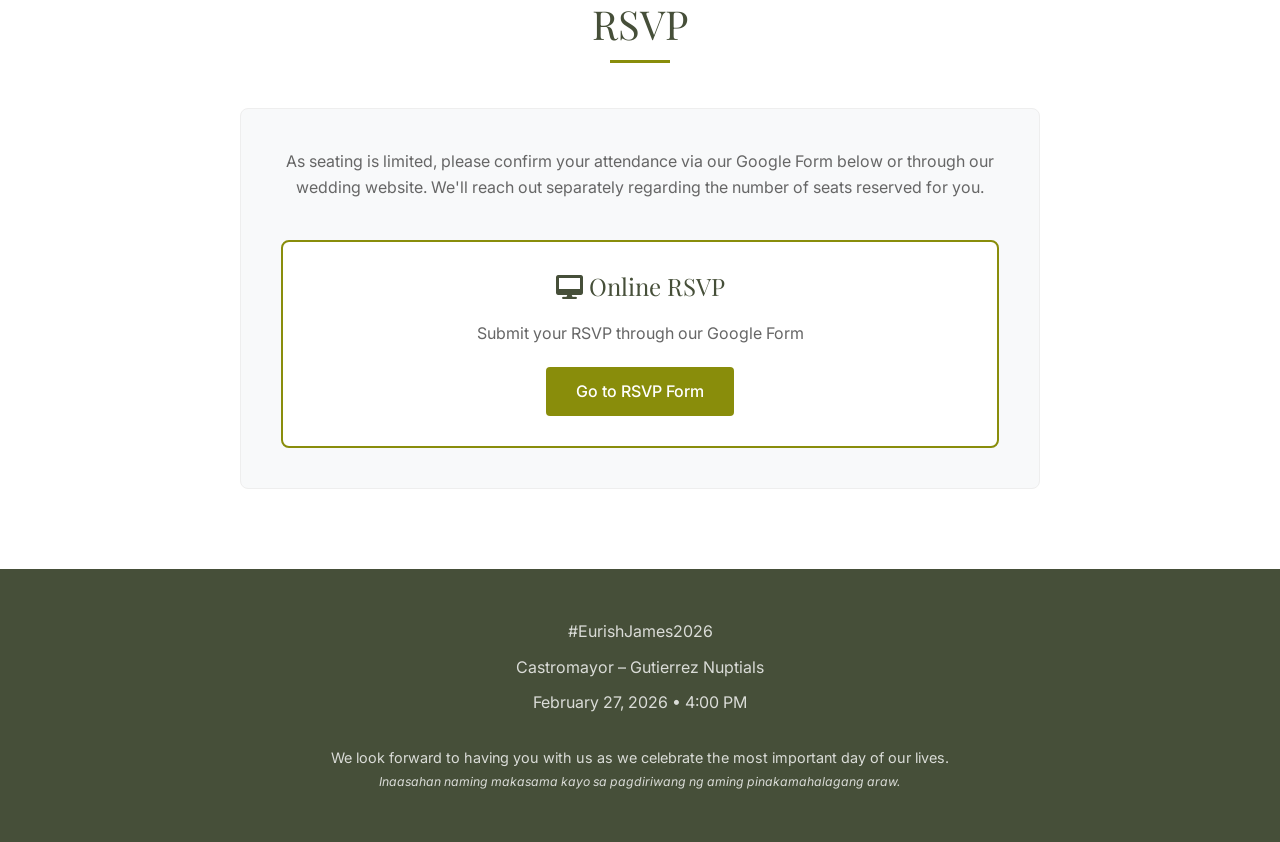
==== commit 17426b0e: "updated guest, fix view full entourage" ====
--- a/index.html
+++ b/index.html
@@ -306,7 +306,7 @@
                                 <p>Sponsors</p>
                             </div>
                         </div>
-                        <button class="view-entourage-btn">
+                        <button class="view-entourage-btn" onclick="window.location.href='./entourage.html'>
                             View Full Entourage <i class="fas fa-arrow-right"></i>
                         </button>
                     </div>
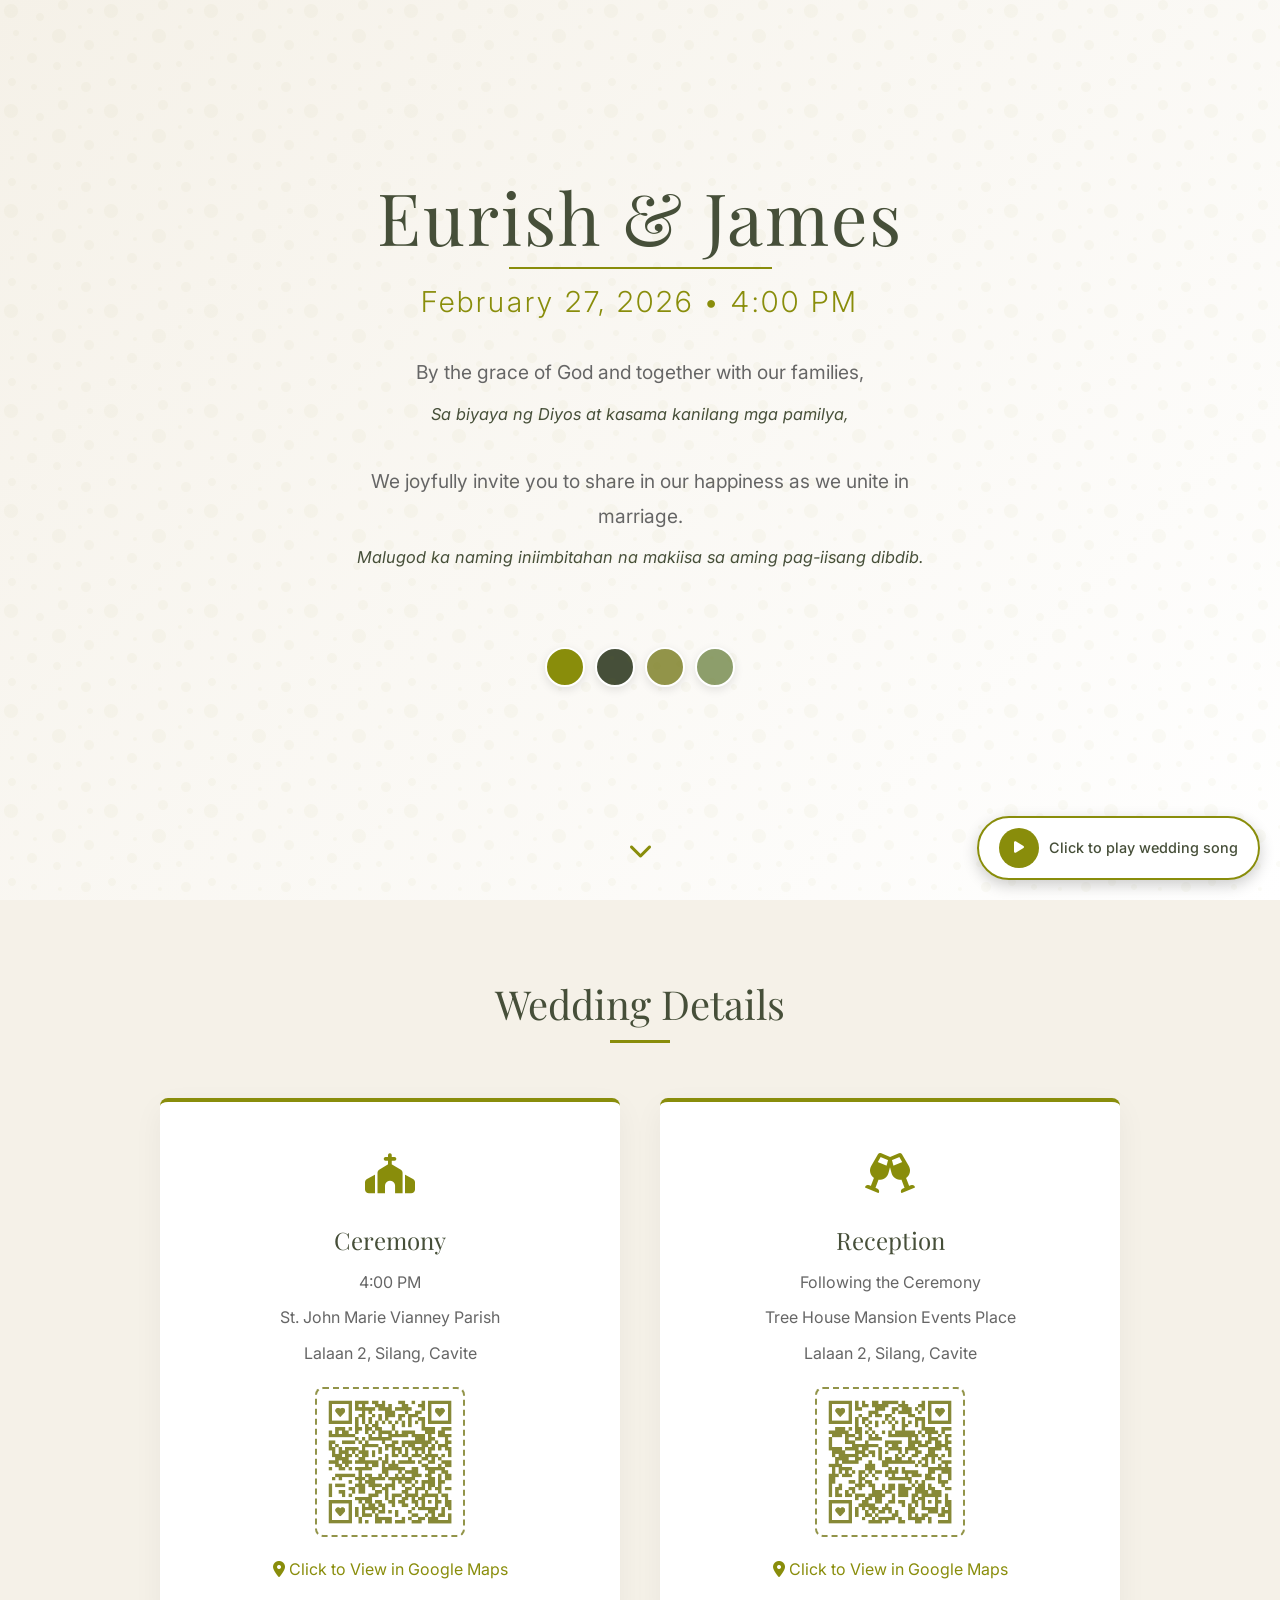
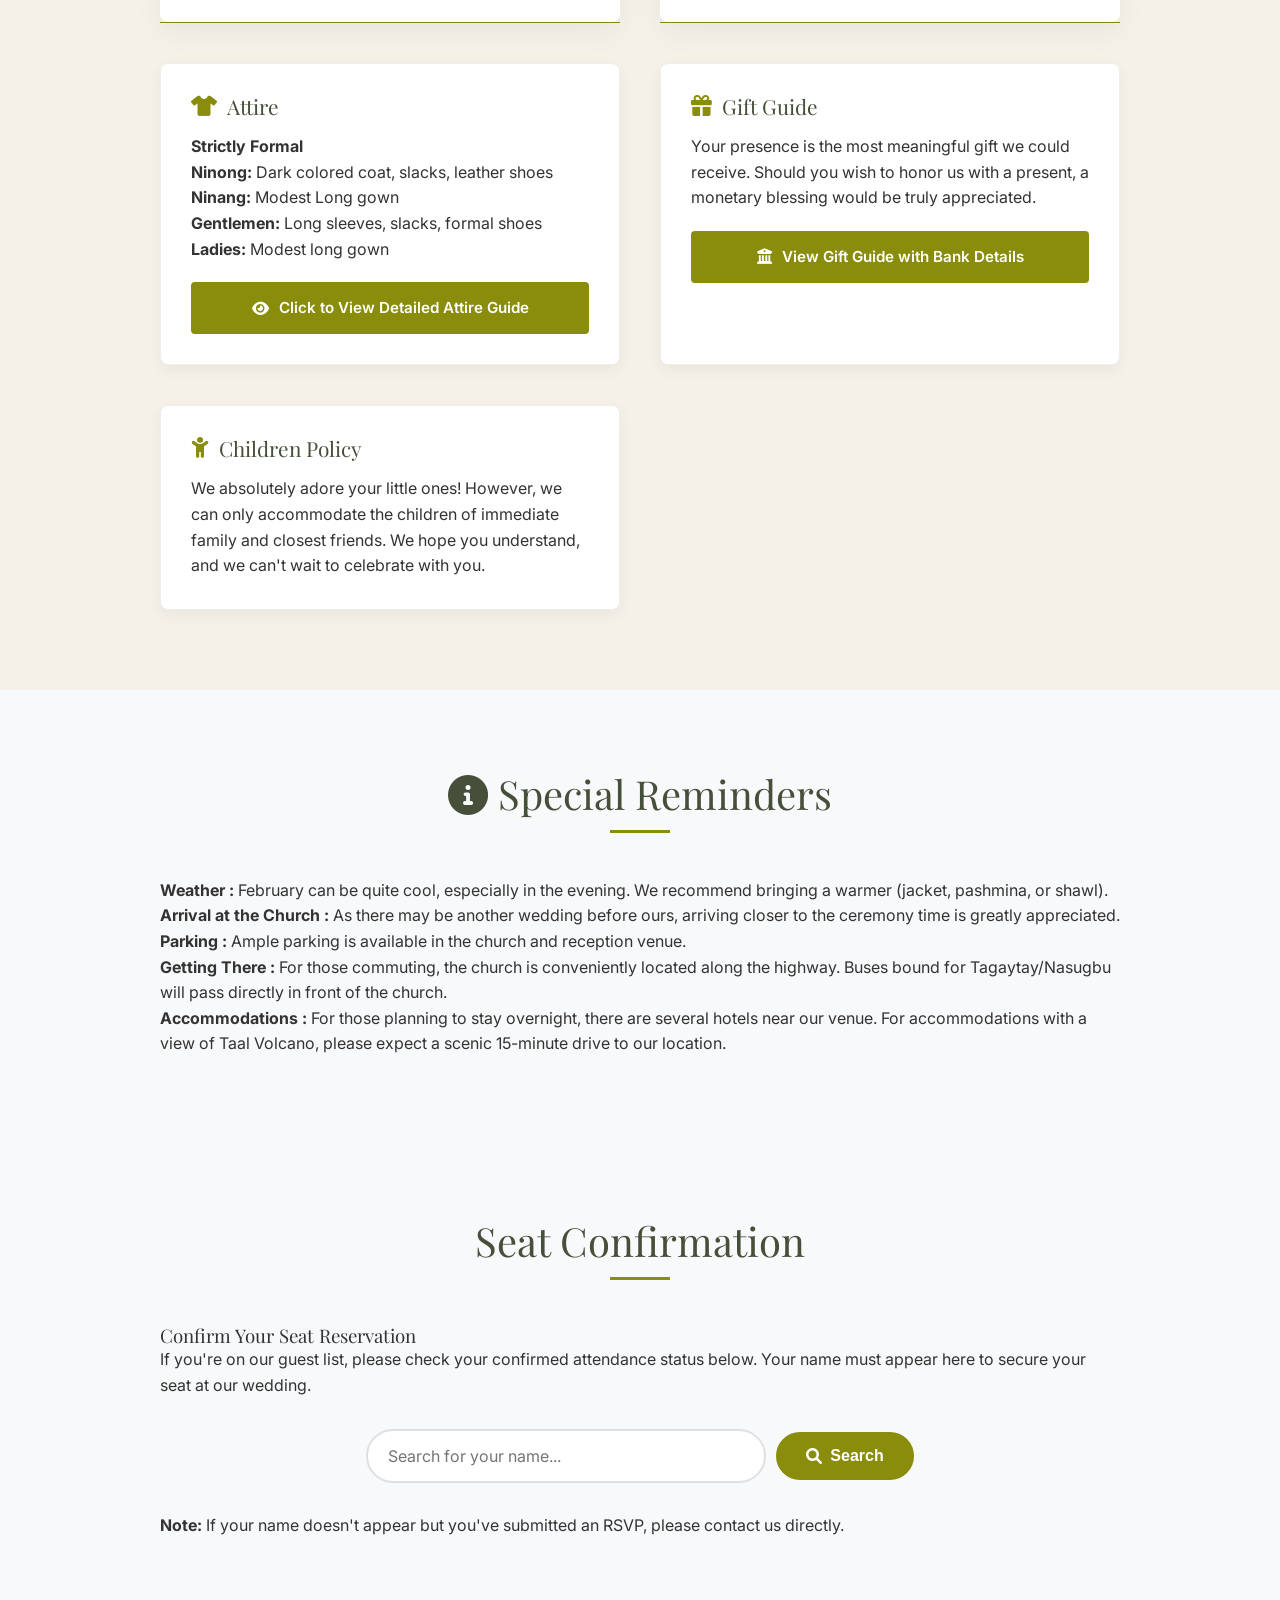
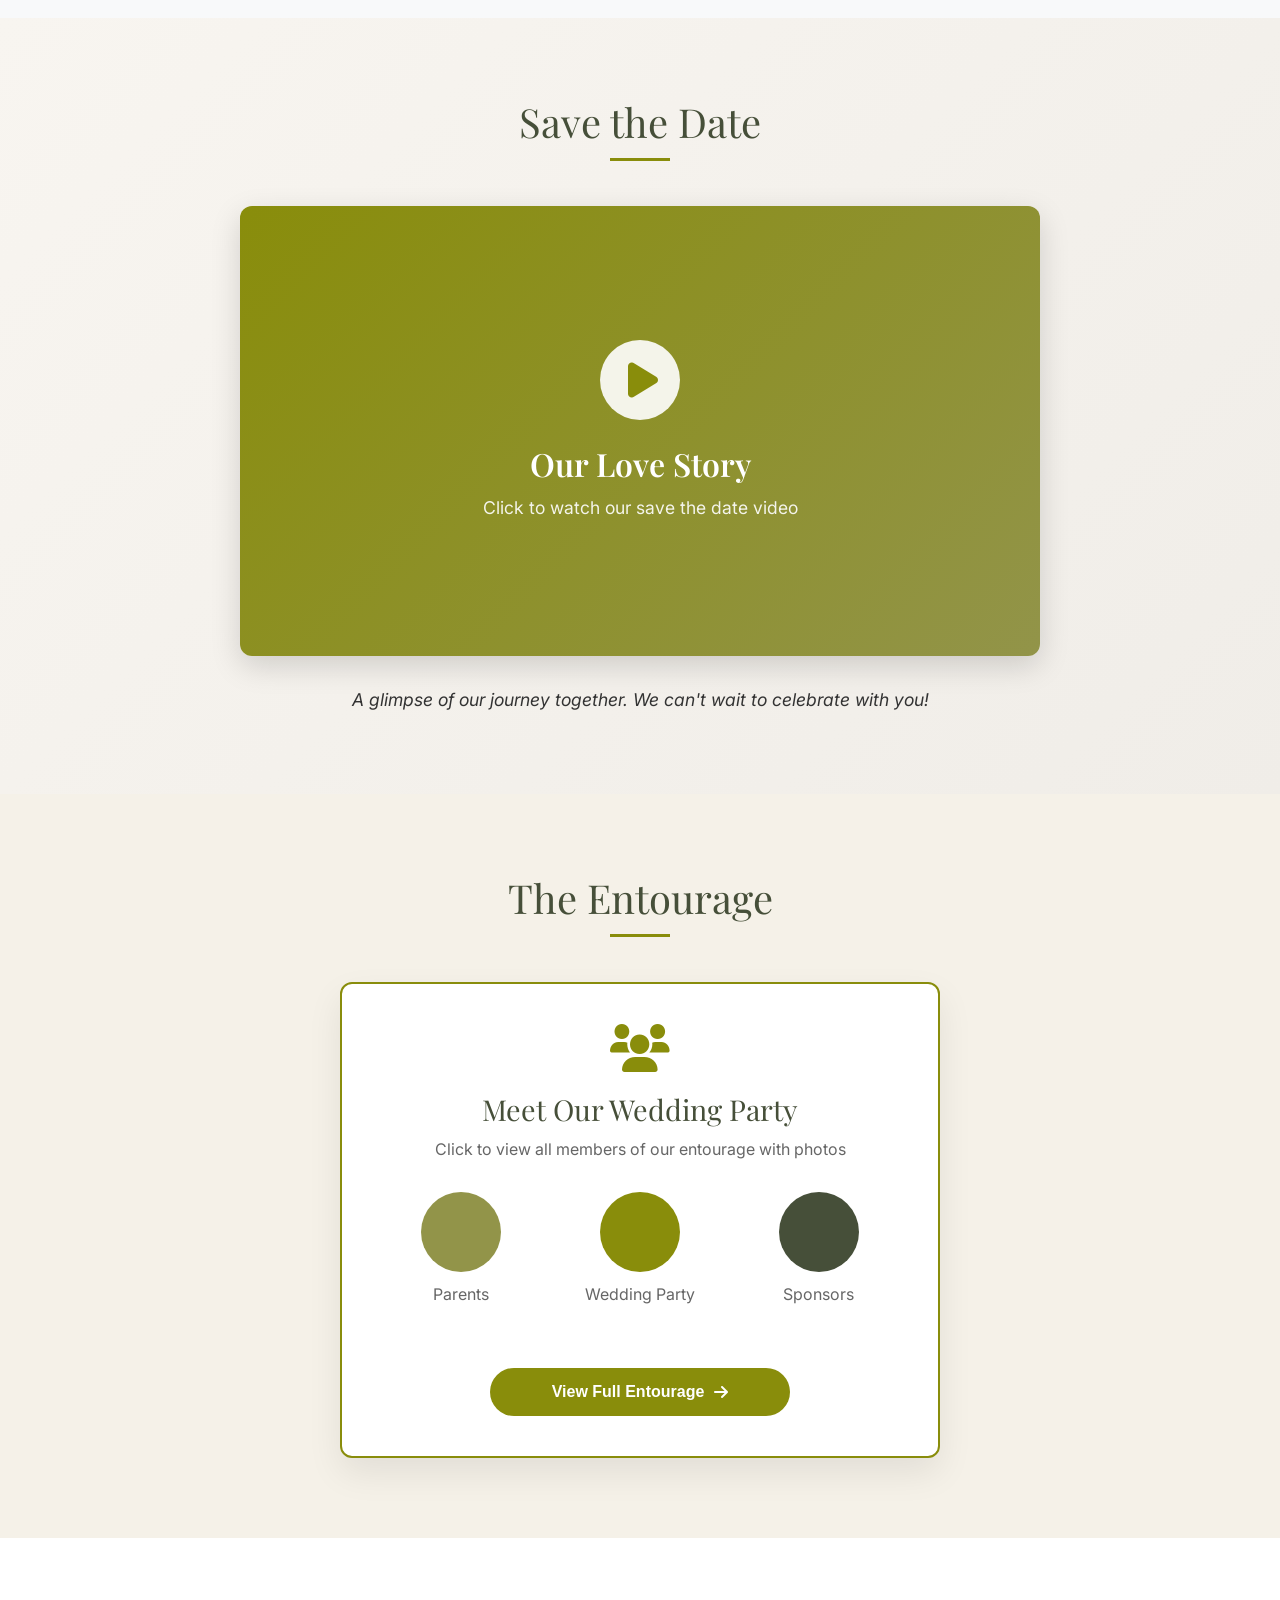
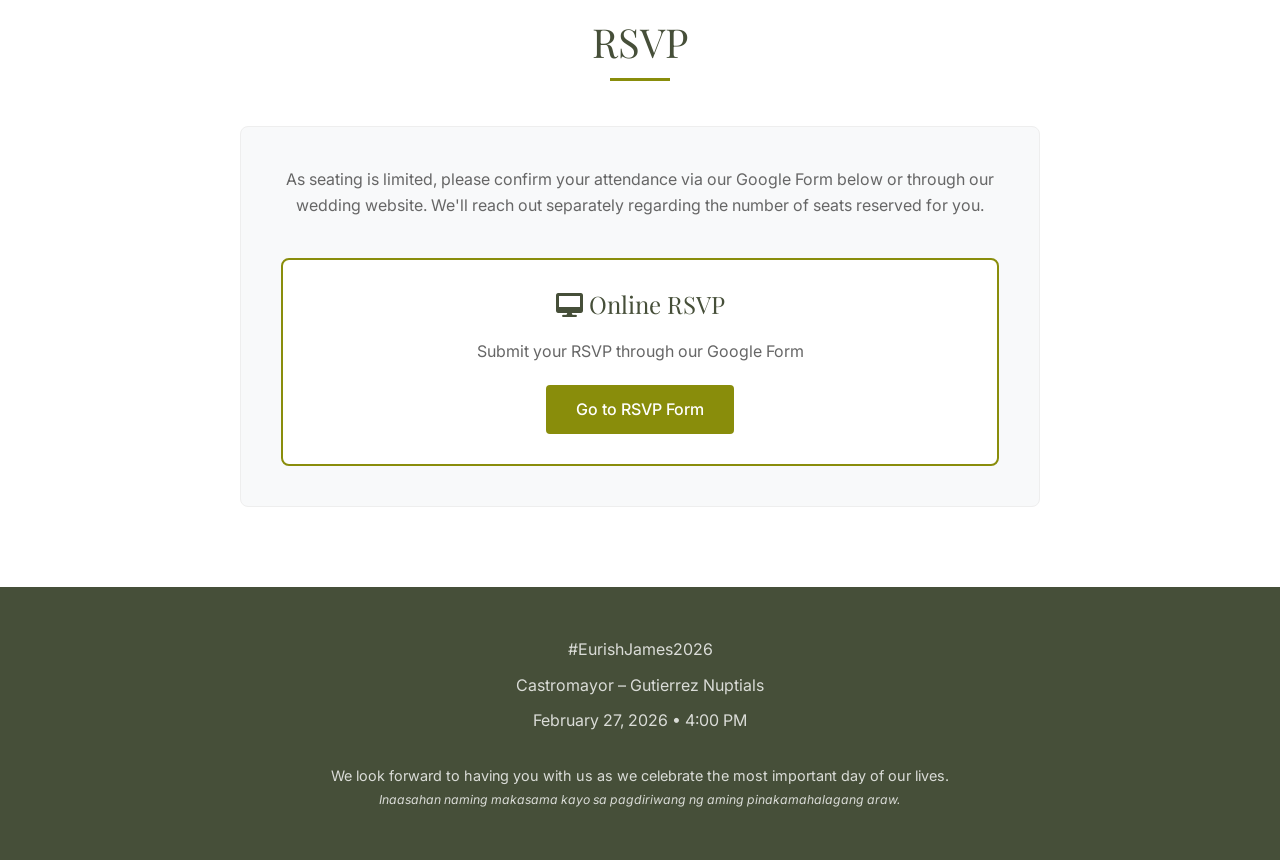
==== commit 4bbc439a: "View Full Entourage" ====
--- a/index.html
+++ b/index.html
@@ -306,7 +306,7 @@
                                 <p>Sponsors</p>
                             </div>
                         </div>
-                        <button class="view-entourage-btn" onclick="window.location.href='./entourage.html'>
+                        <button class="view-entourage-btn" onclick="window.location.href='./entourage.html'">
                             View Full Entourage <i class="fas fa-arrow-right"></i>
                         </button>
                     </div>
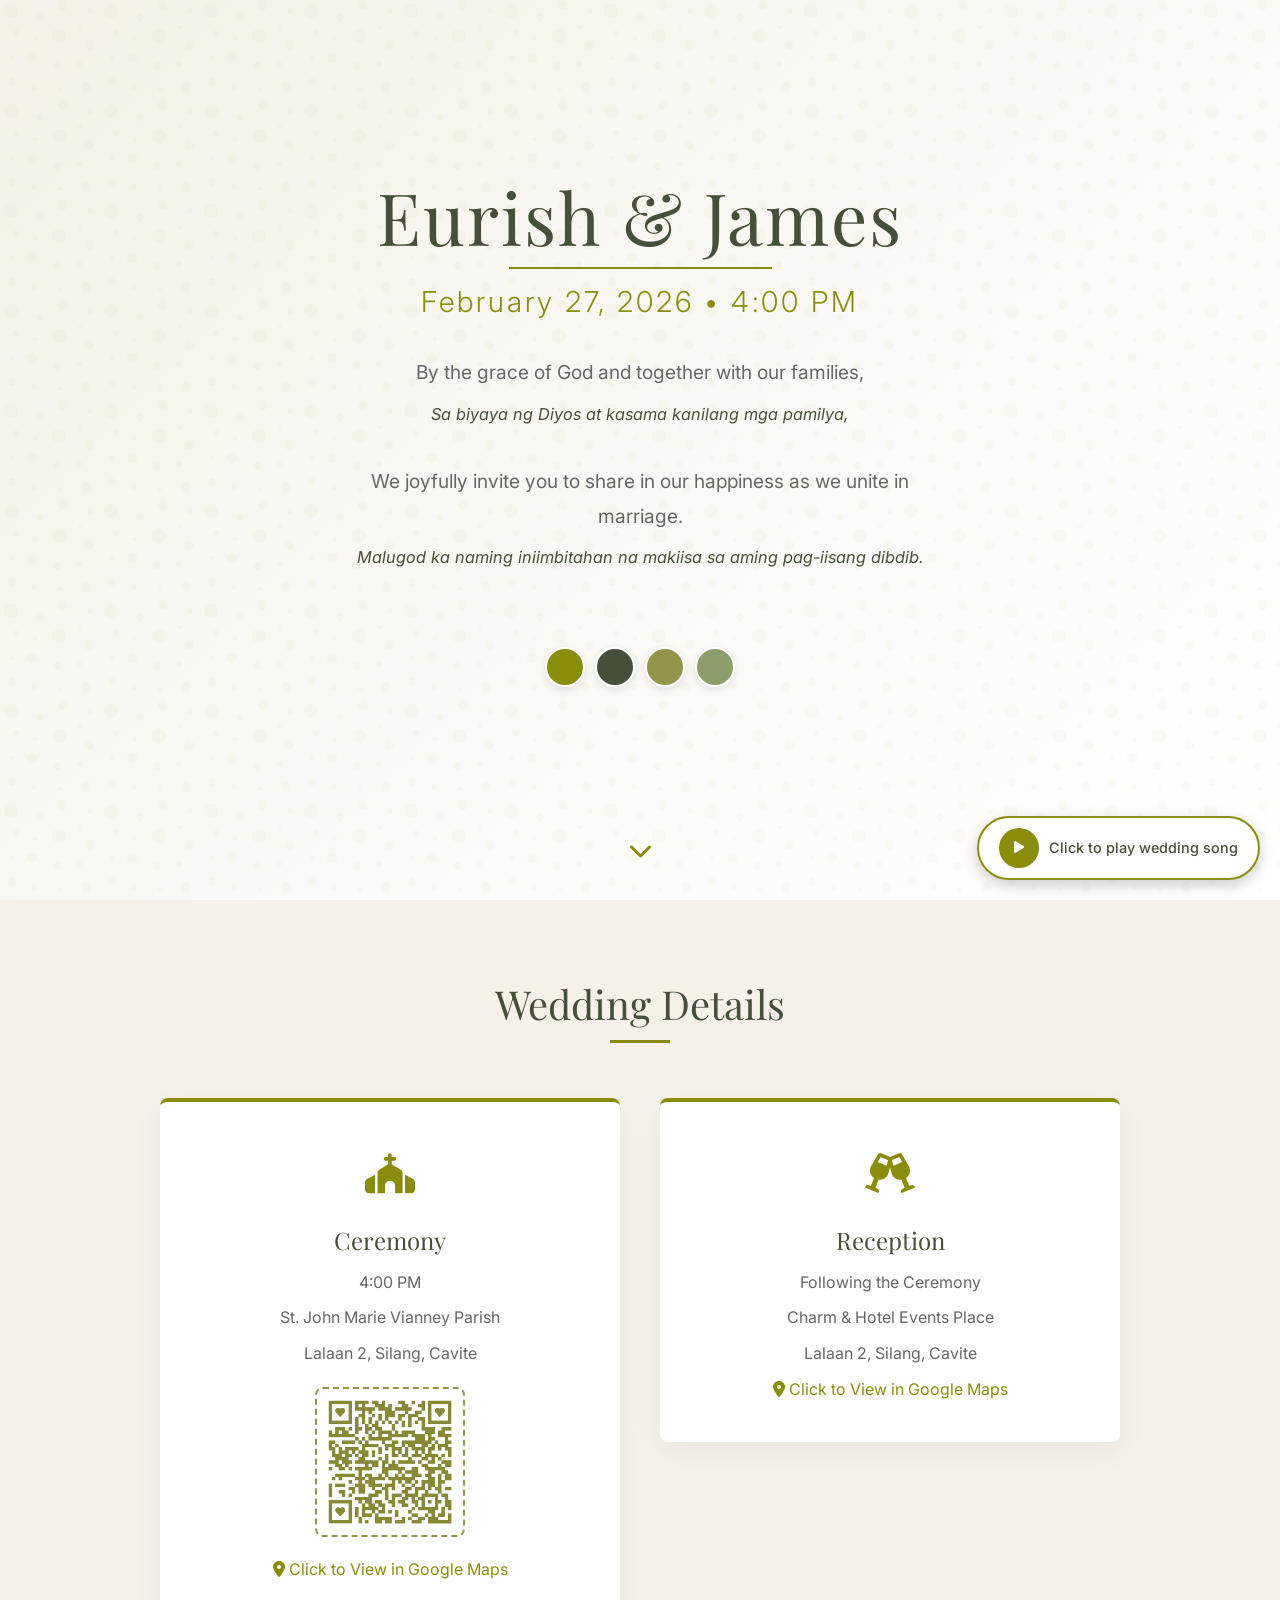
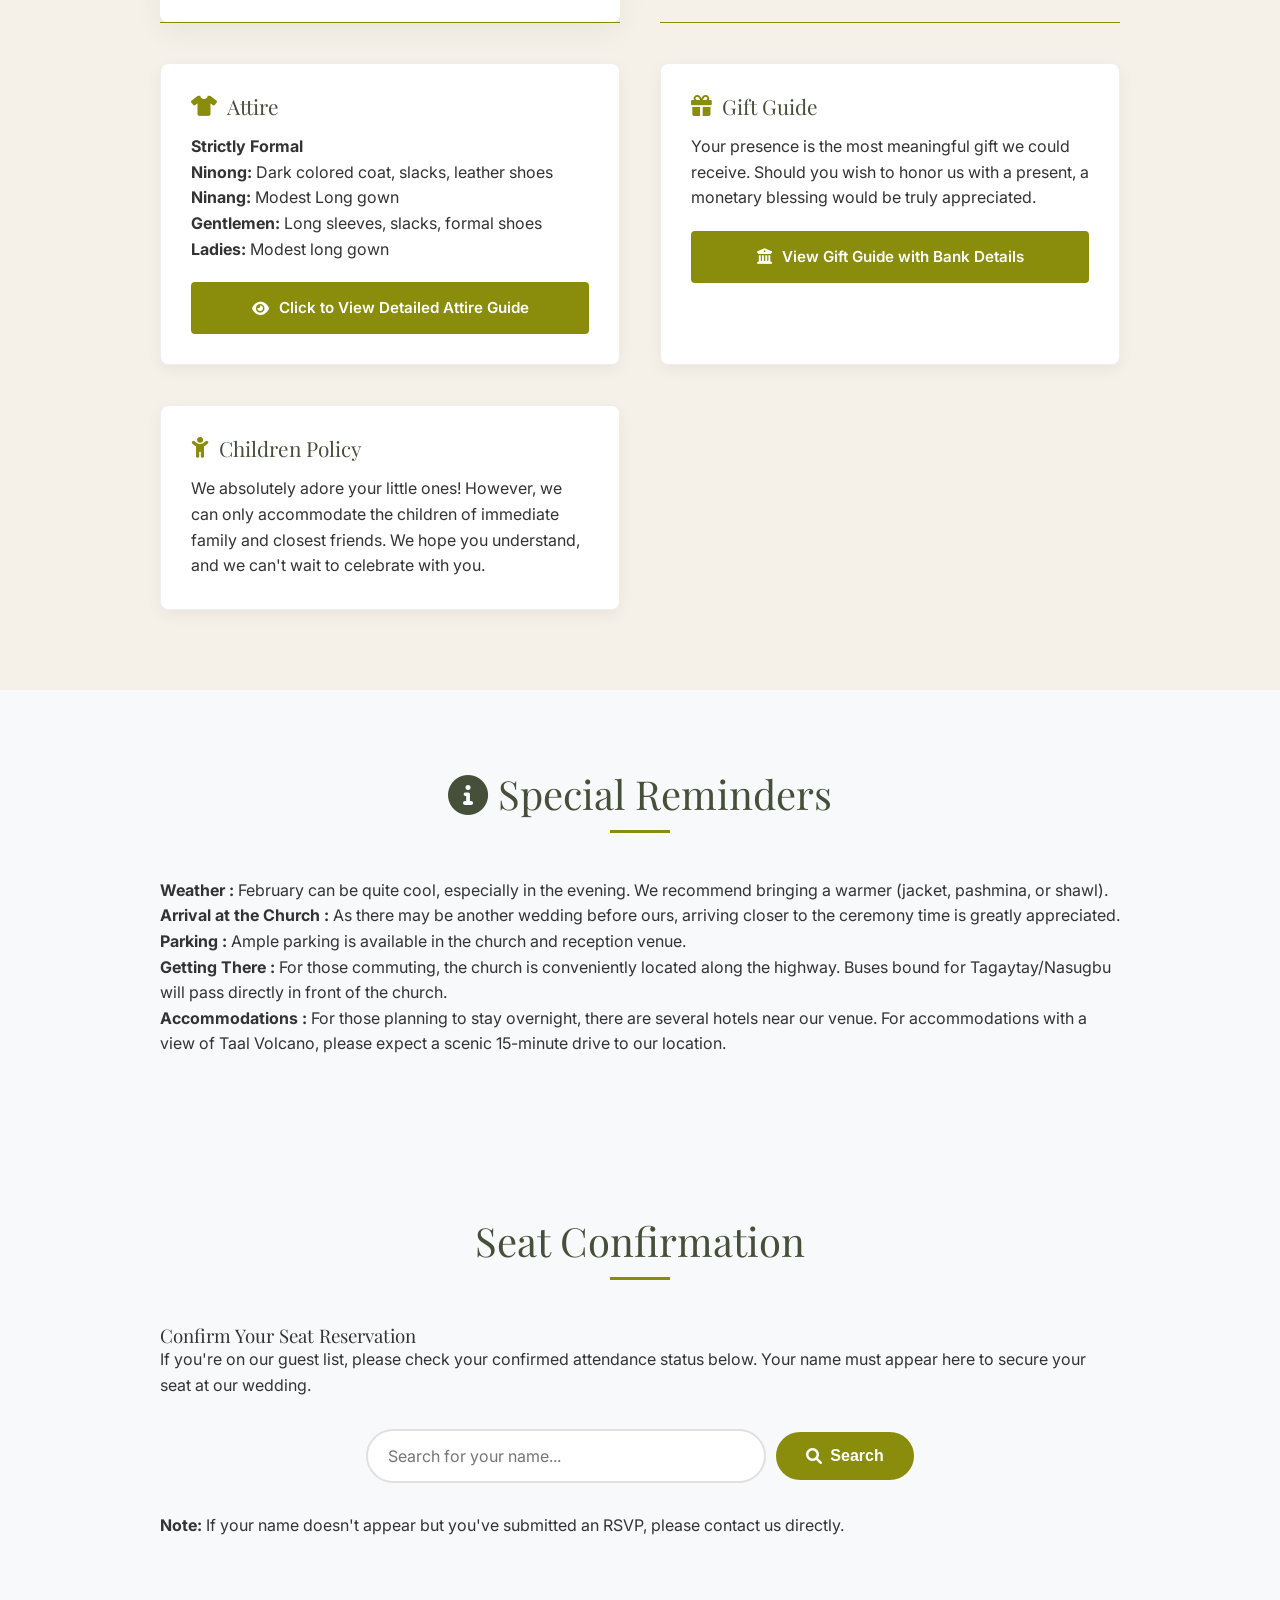
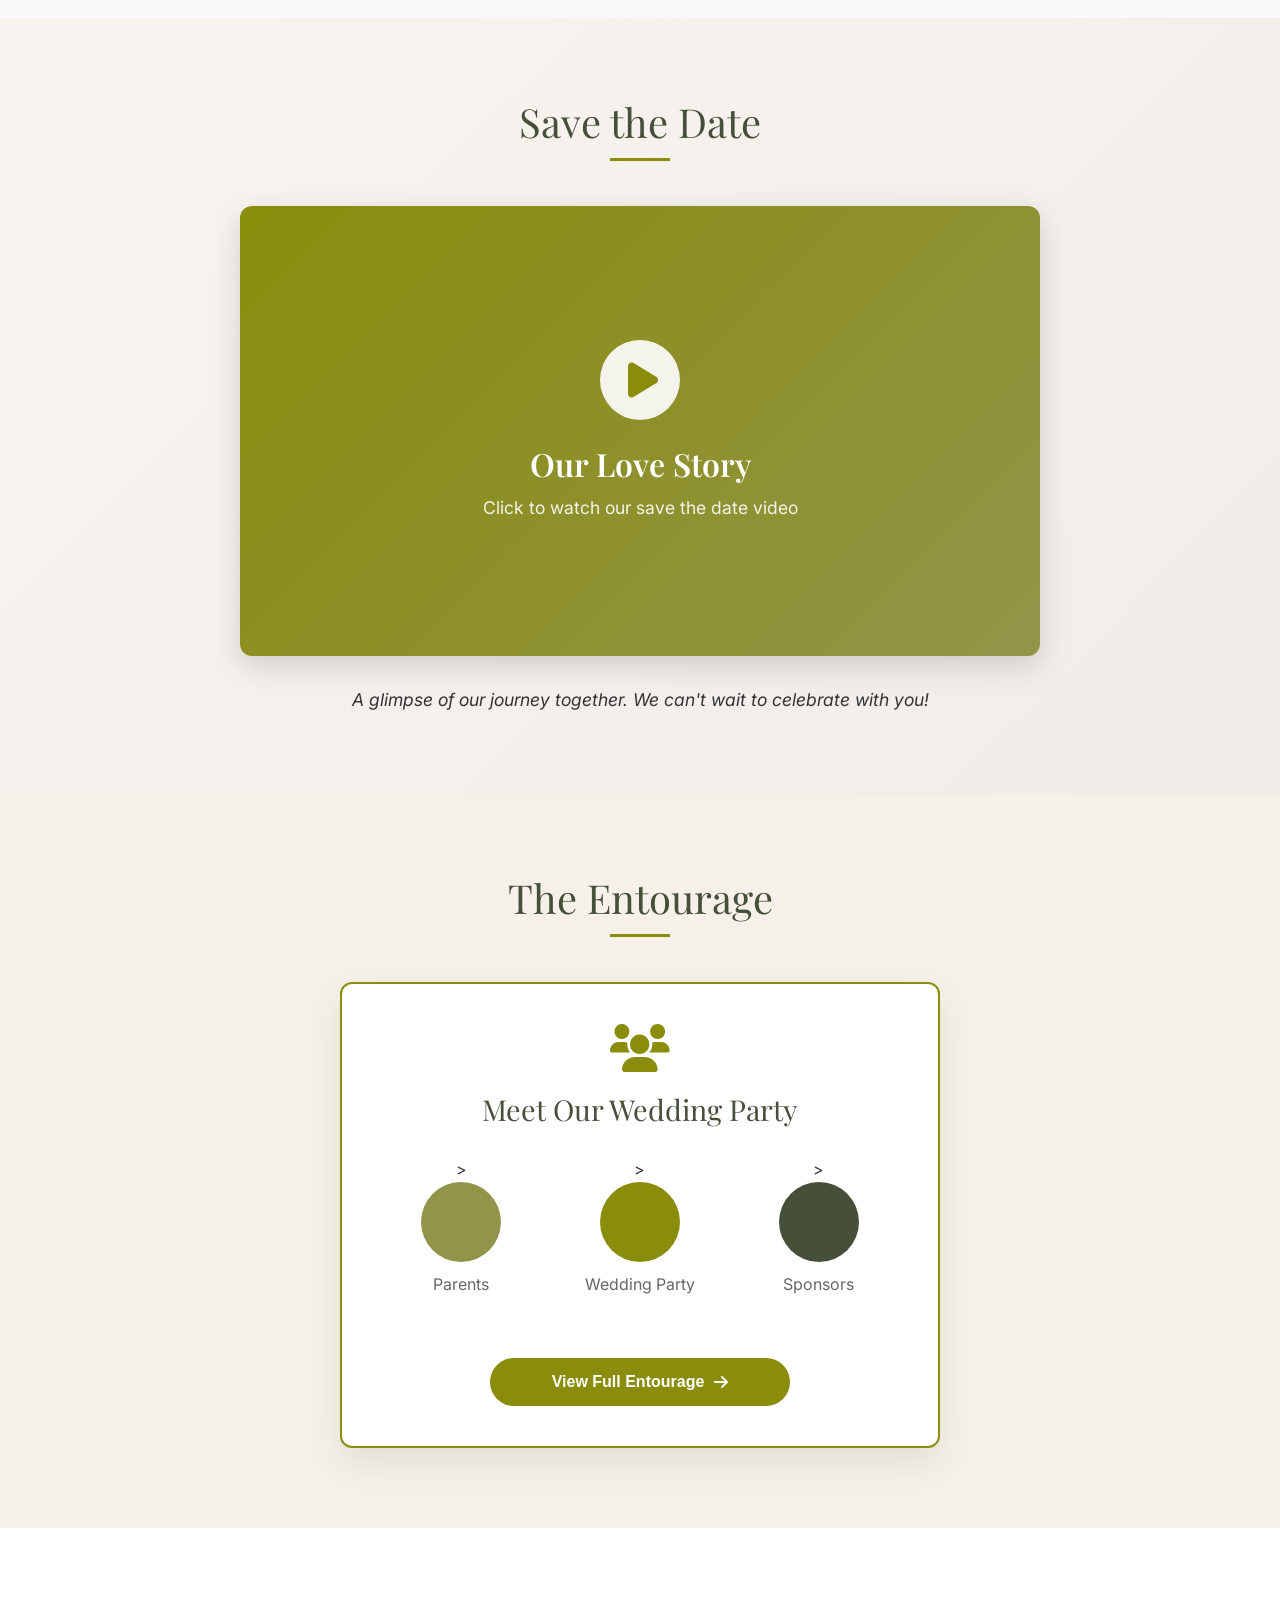
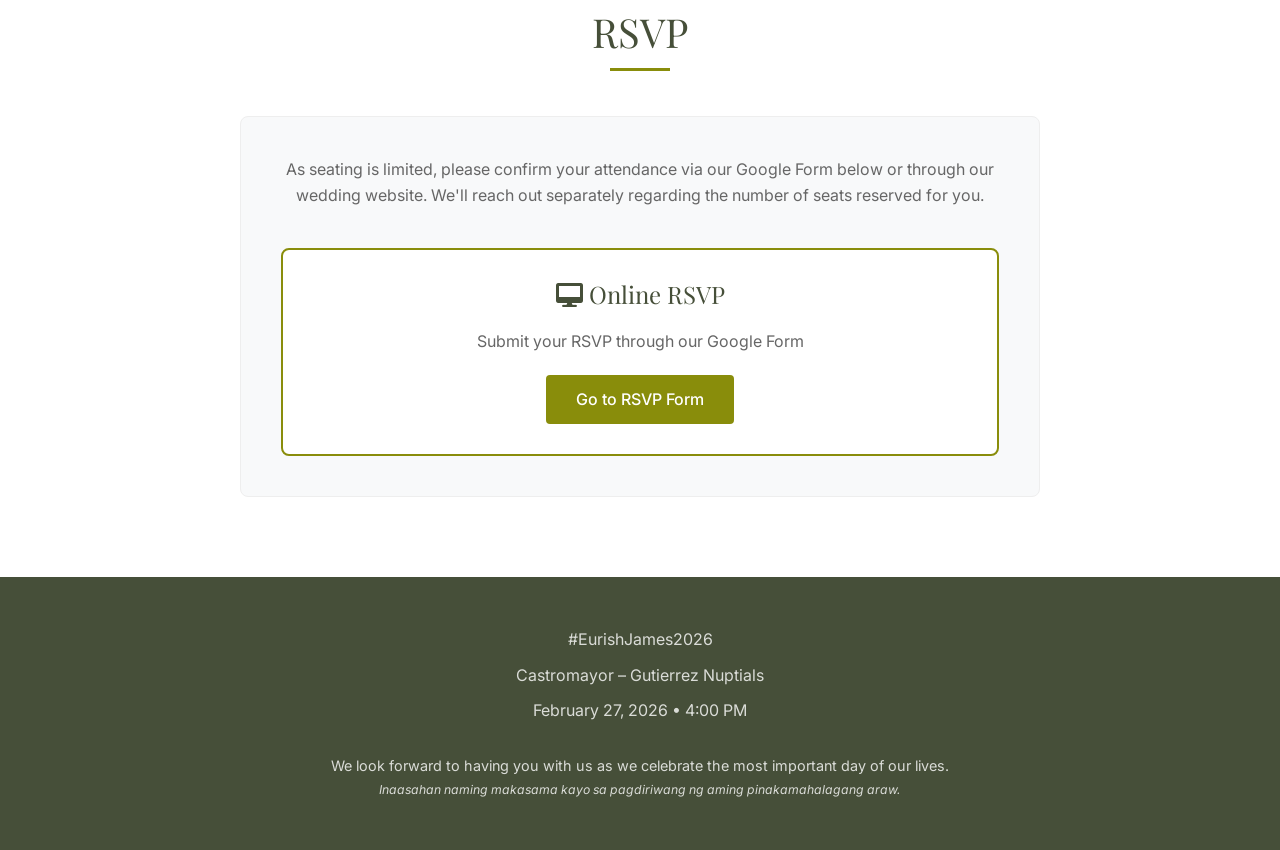
==== commit 2ae04f0e: "Fix QR and Entourage" ====
--- a/index.html
+++ b/index.html
@@ -85,7 +85,7 @@
                 </a>
 
 
-                <a href="https://maps.app.goo.gl/fjjY41eYbkrUx6m17"
+                <a href="https://maps.app.goo.gl/1WemTrFZCQok5RdR9"
                    target="_blank"
                    class="map-link"
                    style="display: inline-block; margin-top: 10px; color: var(--olive); text-decoration: none; border-bottom: 1px solid var(--olive);">
@@ -96,7 +96,7 @@
                         </div>
                         <h3>Reception</h3>
                         <p>Following the Ceremony</p>
-                        <p>Tree House Mansion Events Place</p>
+                        <p>Charm & Hotel Events Place</p>
                         <p>Lalaan 2, Silang, Cavite</p>
 
                         <!-- Add map link -->
@@ -104,9 +104,9 @@
                         target="_blank"
                         class="map-link"
                         style="display: inline-block; margin-top: 10px; color: var(--olive); text-decoration: none; border-bottom: 1px solid var(--olive);">-->
-                        <div class="qr-container">
+                        <!--<div class="qr-container">
                             <img src="./reception.png" alt="Reception QR Code" class="qr-image">
-                        </div>
+                        </div>-->
                         <i class="fas fa-map-marker-alt"></i> Click to View in Google Maps
                         <!--</a>-->
                     </div>
@@ -291,17 +291,17 @@
                     <div class="entourage-preview-content">
                         <i class="fas fa-users" style="font-size: 3rem; color: var(--olive); margin-bottom: 20px;"></i>
                         <h3>Meet Our Wedding Party</h3>
-                        <p>Click to view all members of our entourage with photos</p>
+                        <!--<p>Click to view all members of our entourage with photos</p>-->
                         <div class="preview-grid">
-                            <div class="preview-item" onclick="window.location.href='./entourage.html'">
+                            <div class="preview-item" <!--onclick="window.location.href='./entourage.html'"-->>
                                 <div class="preview-avatar" style="background: var(--olive-light);"></div>
                                 <p>Parents</p>
                             </div>
-                            <div class="preview-item" onclick="window.location.href='./entourage.html#wedding-party'">
+                            <div class="preview-item" <!--onclick="window.location.href='./entourage.html#wedding-party'"-->>
                                 <div class="preview-avatar" style="background: var(--olive);"></div>
                                 <p>Wedding Party</p>
                             </div>
-                            <div class="preview-item" onclick="window.location.href='./entourage.html#sponsors'">
+                            <div class="preview-item" <!--onclick="window.location.href='./entourage.html#sponsors'"-->>
                                 <div class="preview-avatar" style="background: var(--gray-green);"></div>
                                 <p>Sponsors</p>
                             </div>
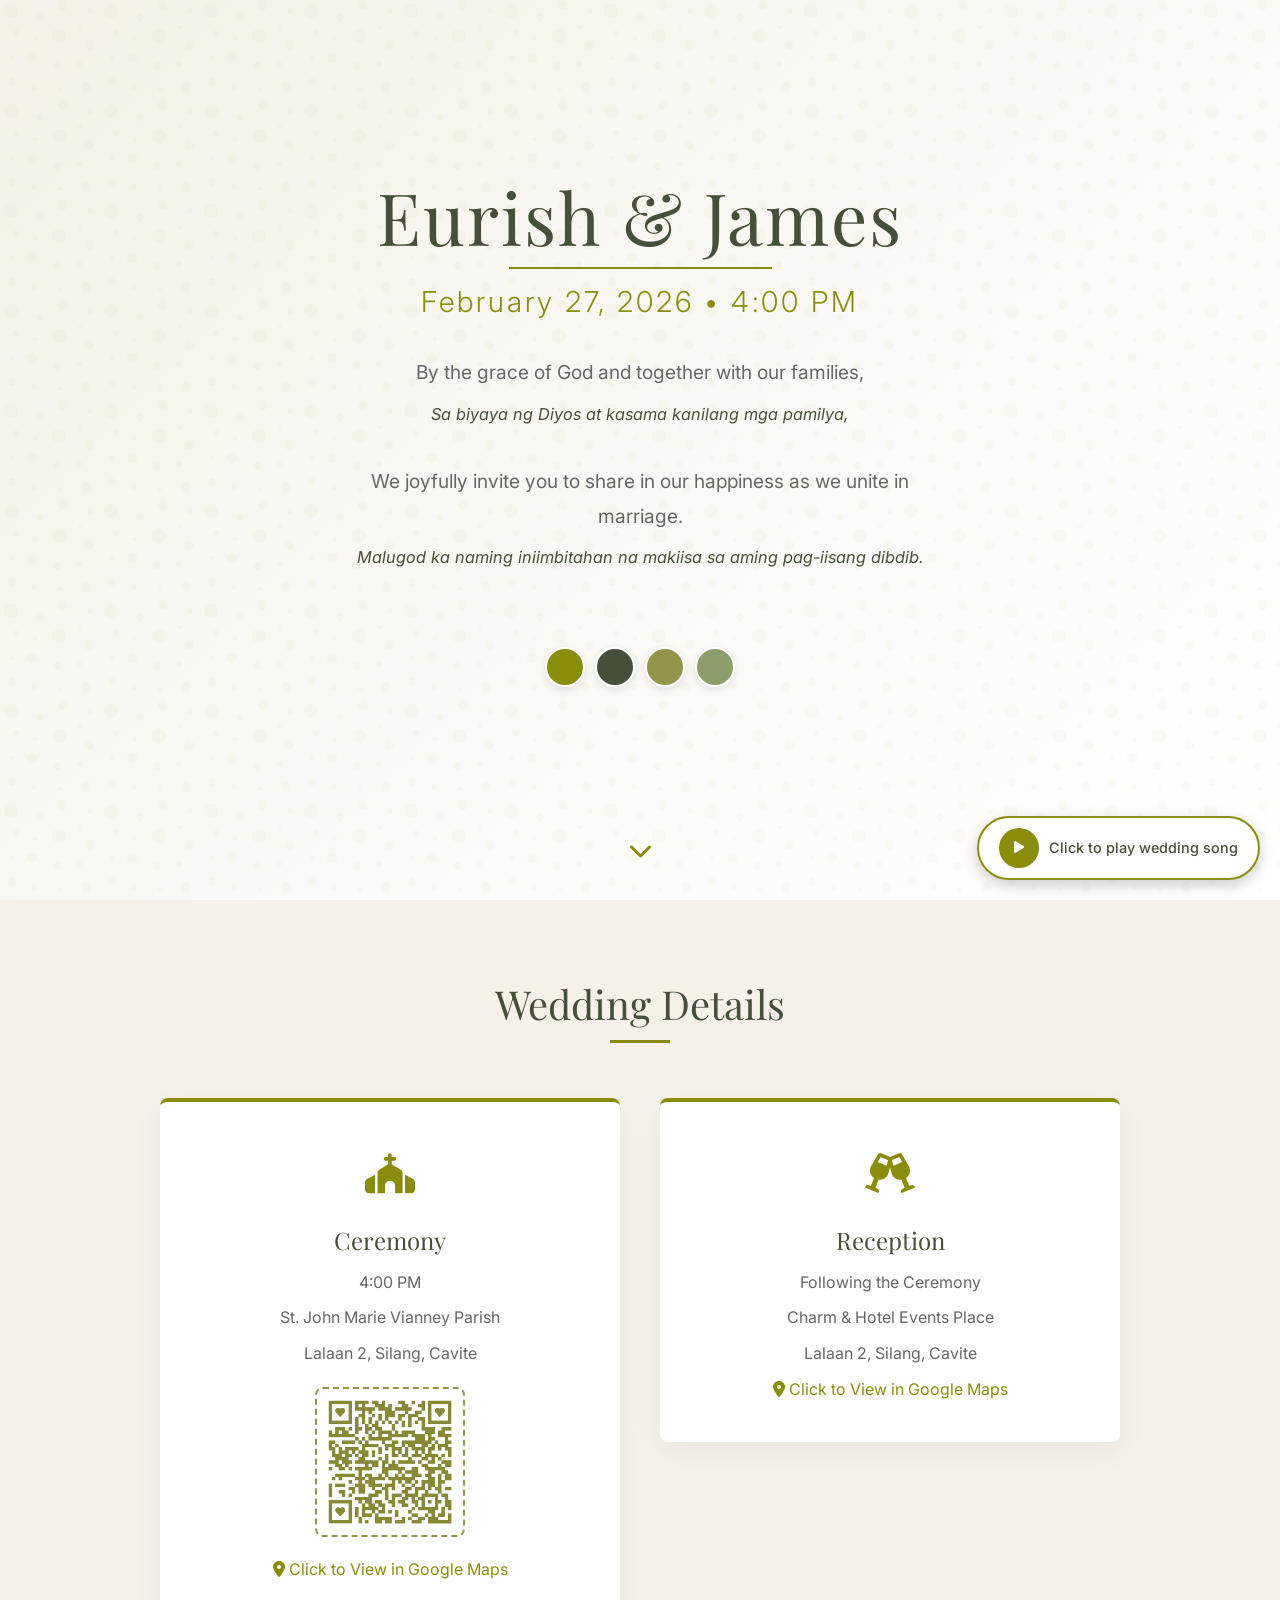
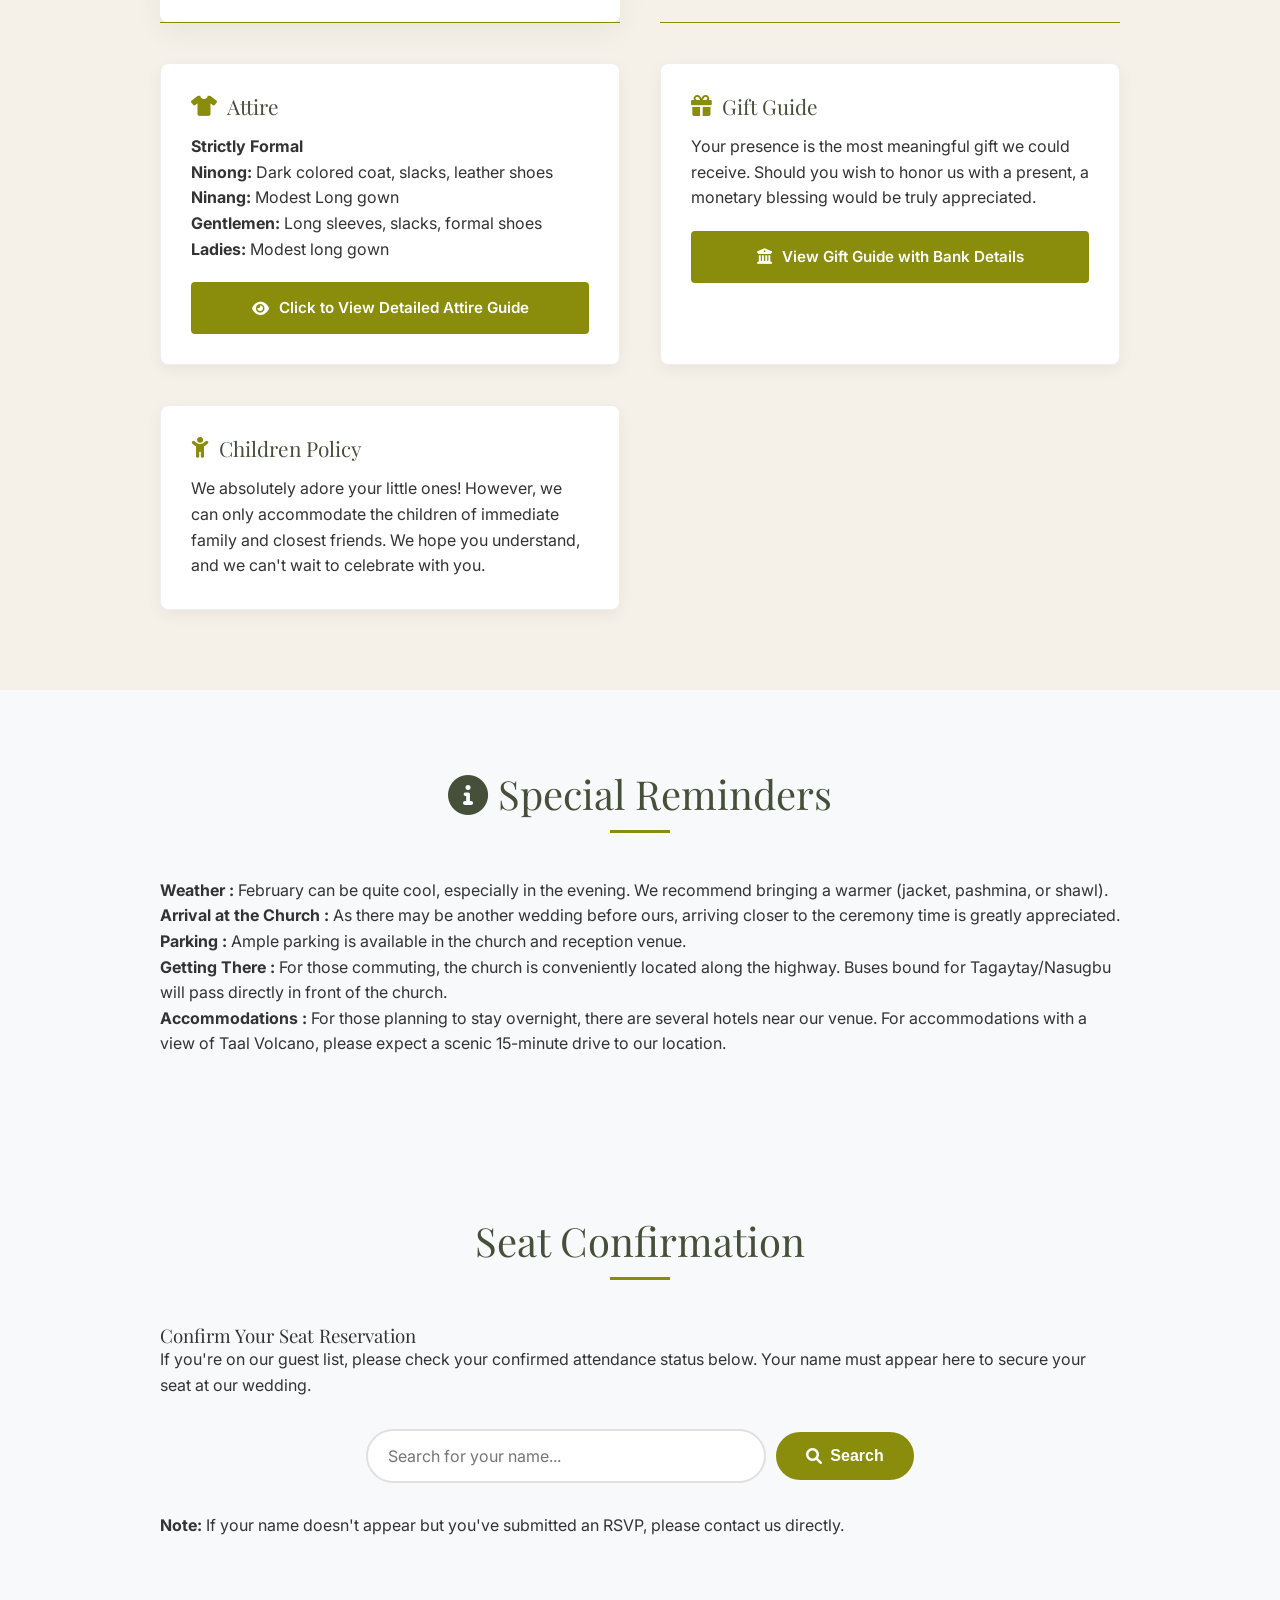
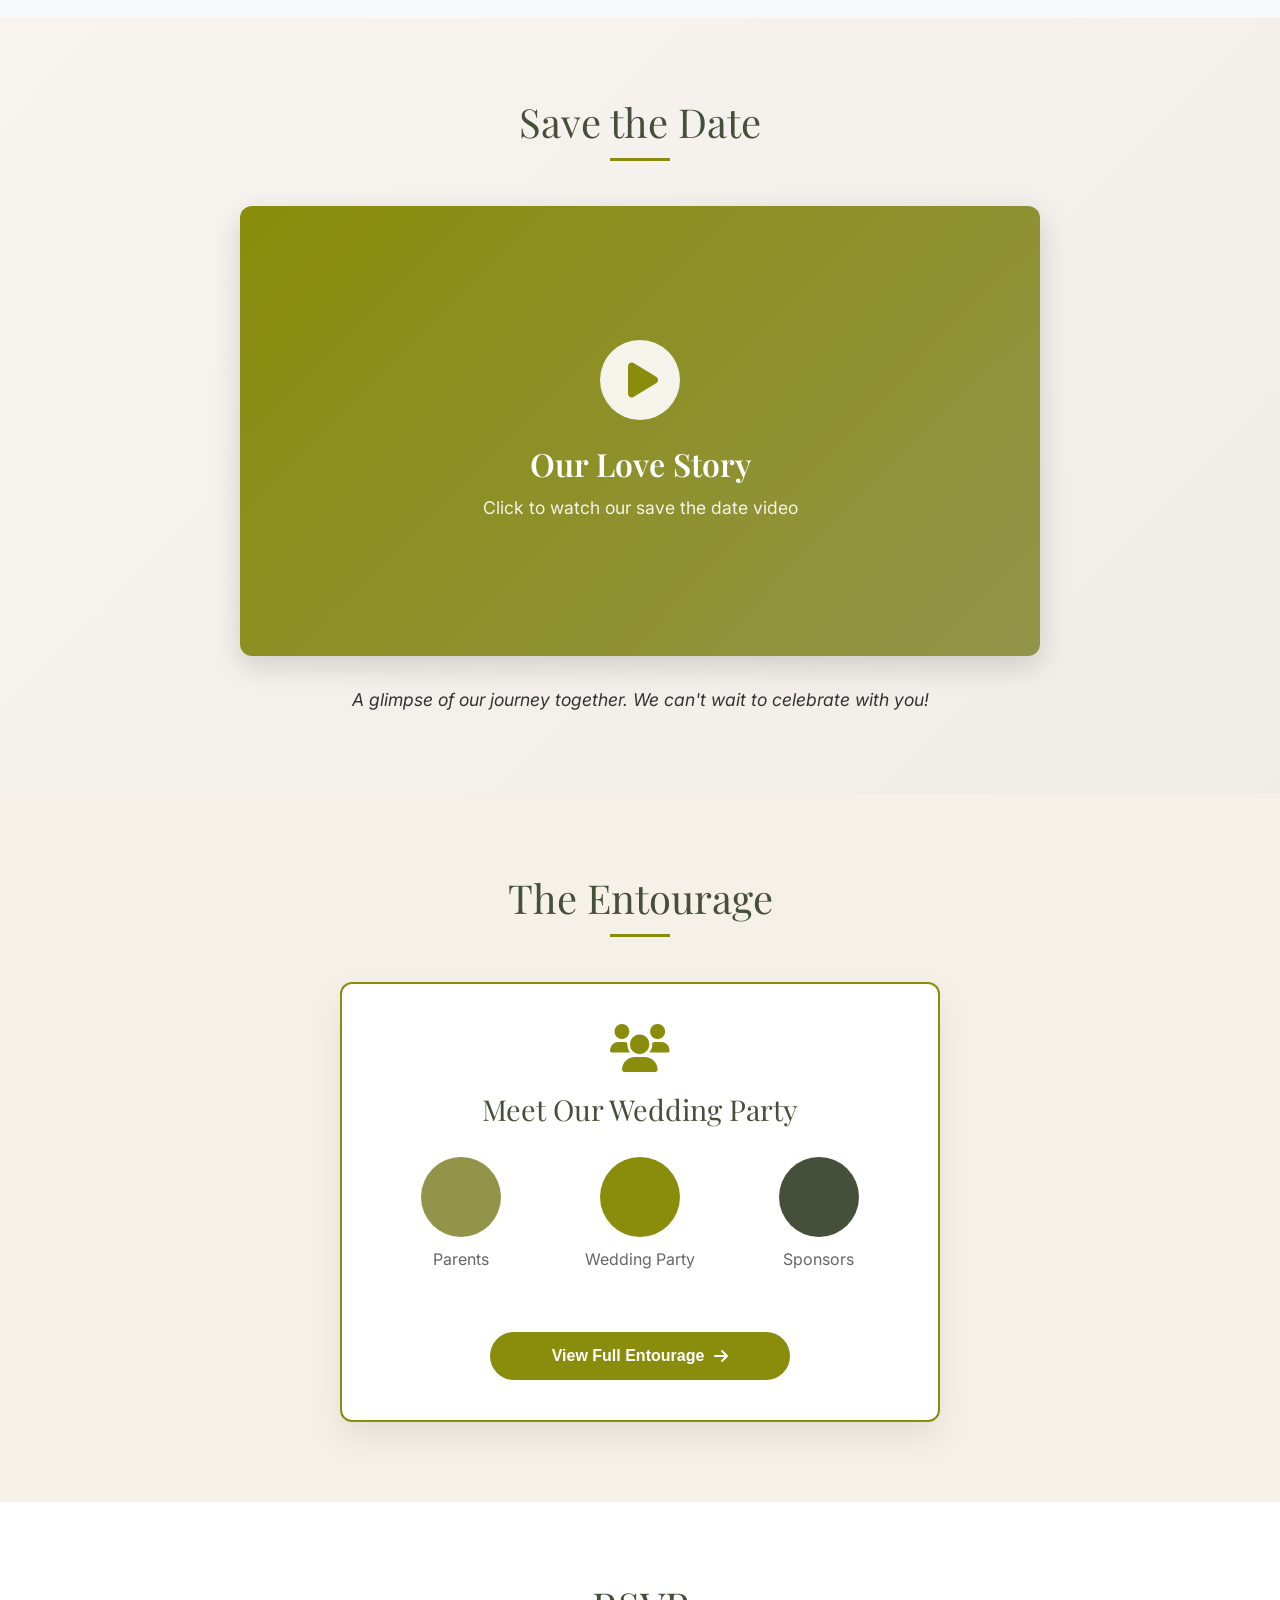
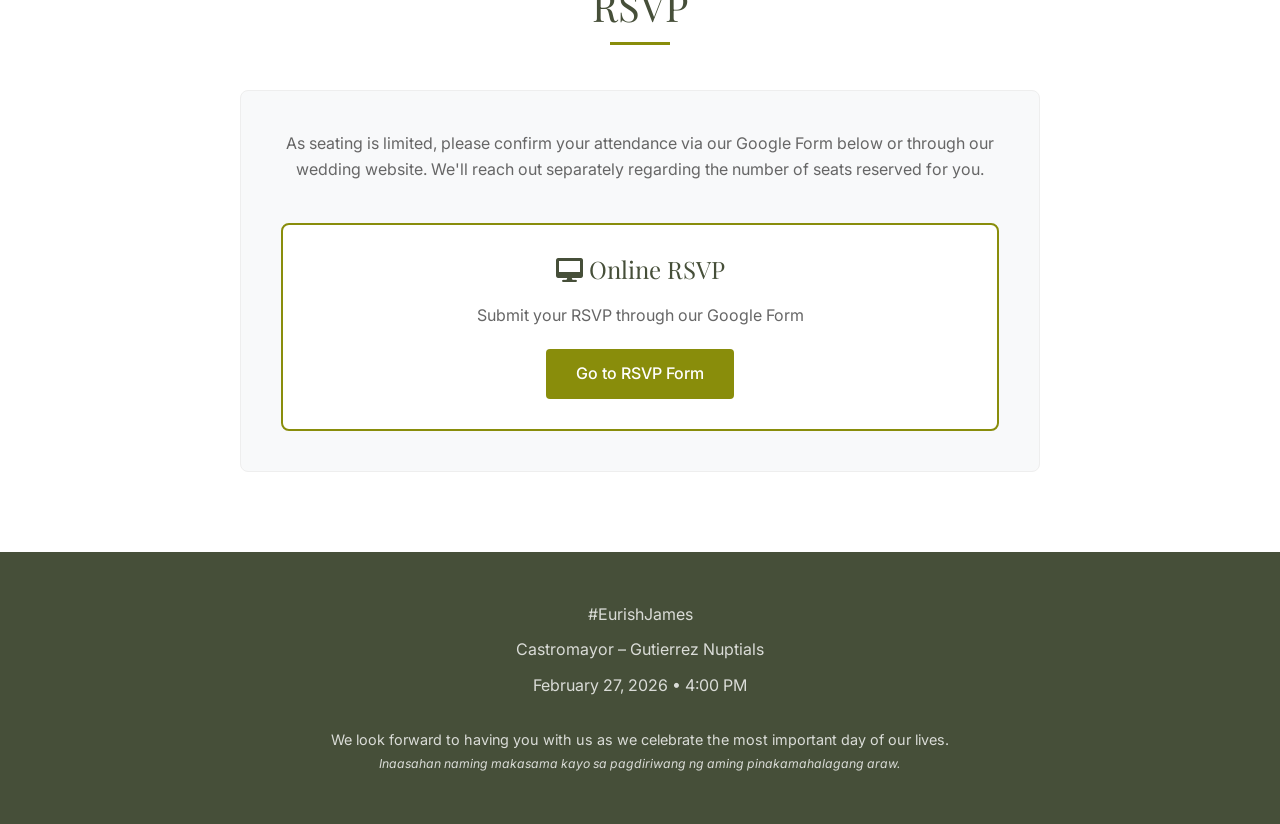
==== commit ca31c0d5: "updates" ====
--- a/index.html
+++ b/index.html
@@ -293,15 +293,15 @@
                         <h3>Meet Our Wedding Party</h3>
                         <!--<p>Click to view all members of our entourage with photos</p>-->
                         <div class="preview-grid">
-                            <div class="preview-item" <!--onclick="window.location.href='./entourage.html'"-->>
+                            <div class="preview-item"> <!--onclick="window.location.href='./entourage.html'"-->
                                 <div class="preview-avatar" style="background: var(--olive-light);"></div>
                                 <p>Parents</p>
                             </div>
-                            <div class="preview-item" <!--onclick="window.location.href='./entourage.html#wedding-party'"-->>
+                            <div class="preview-item"> <!--onclick="window.location.href='./entourage.html#wedding-party'"-->
                                 <div class="preview-avatar" style="background: var(--olive);"></div>
                                 <p>Wedding Party</p>
                             </div>
-                            <div class="preview-item" <!--onclick="window.location.href='./entourage.html#sponsors'"-->>
+                            <div class="preview-item"> <!--onclick="window.location.href='./entourage.html#sponsors'"-->
                                 <div class="preview-avatar" style="background: var(--gray-green);"></div>
                                 <p>Sponsors</p>
                             </div>
@@ -534,7 +534,7 @@
     <!-- Footer -->
     <footer>
         <div class="container">
-            <p> #EurishJames2026 </p>
+            <p> #EurishJames </p>
             <p>Castromayor – Gutierrez Nuptials</p>
 
             <p>February 27, 2026 • 4:00 PM</p>
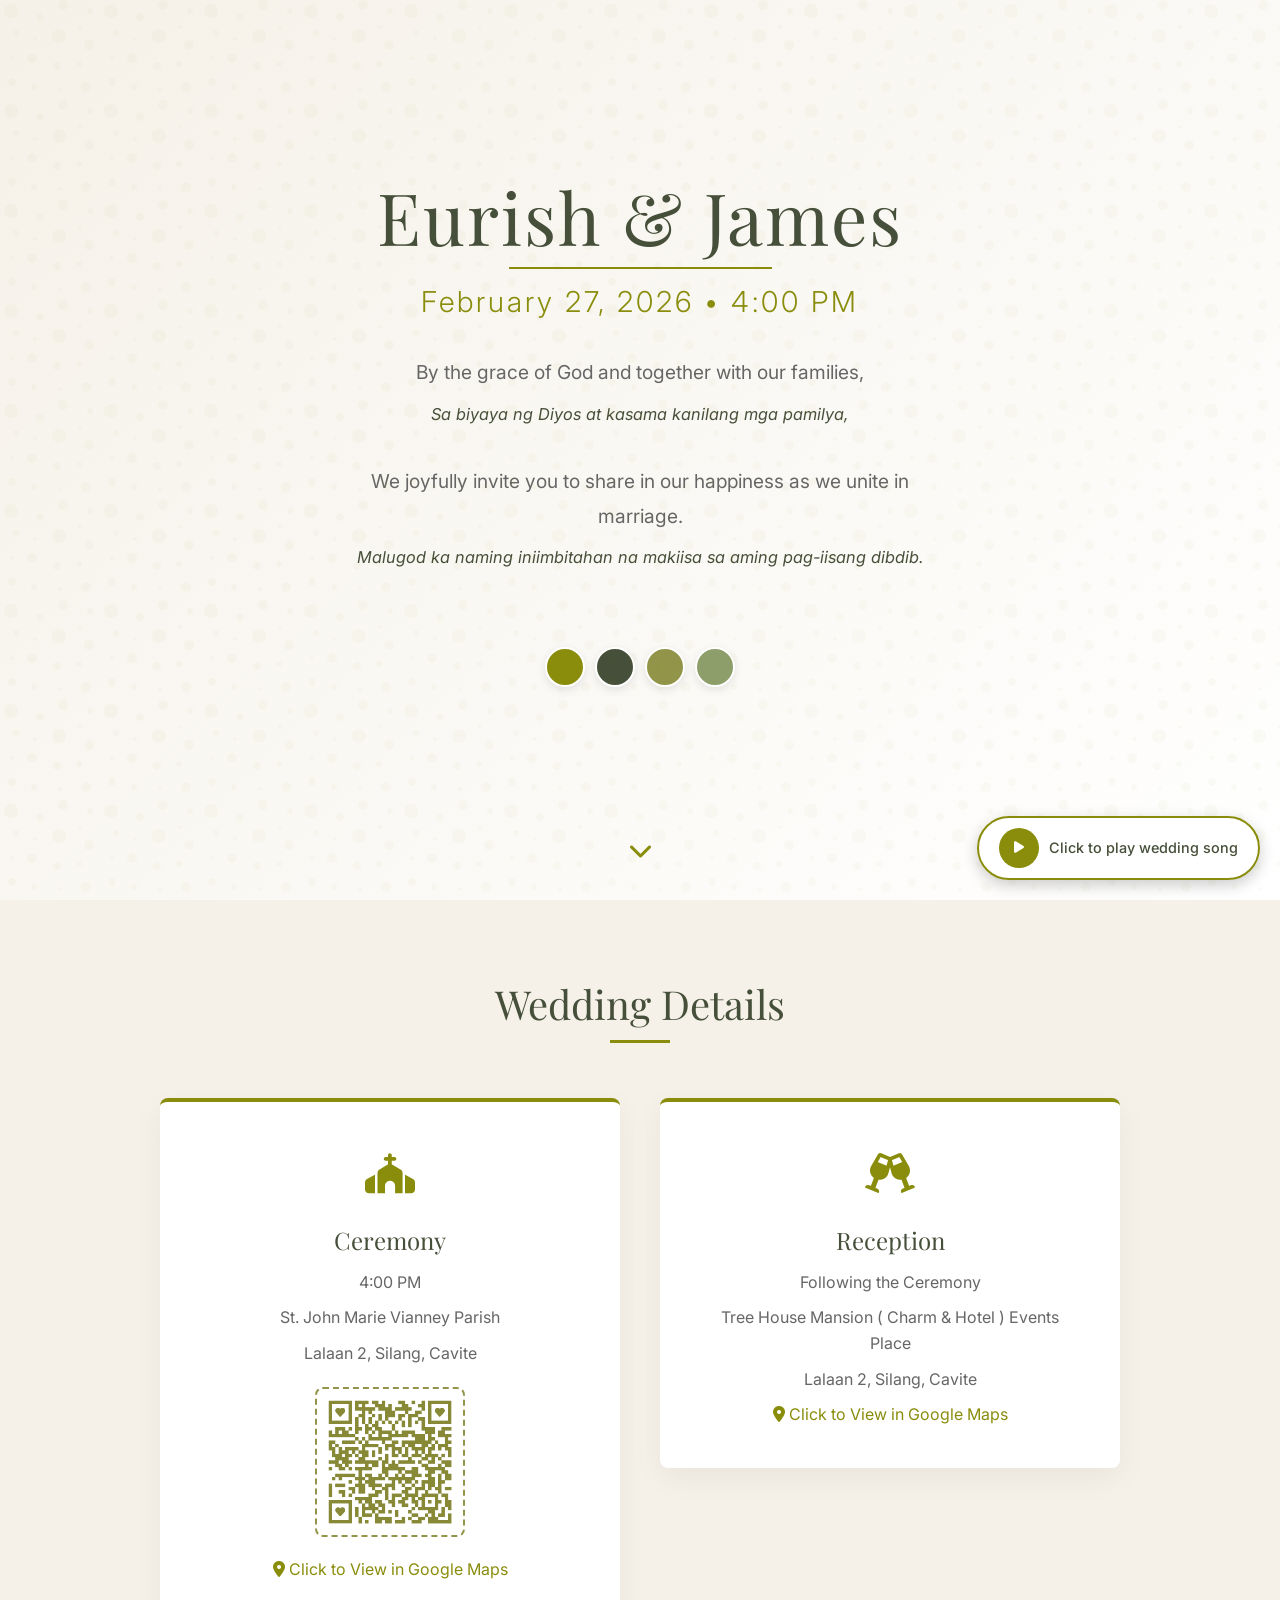
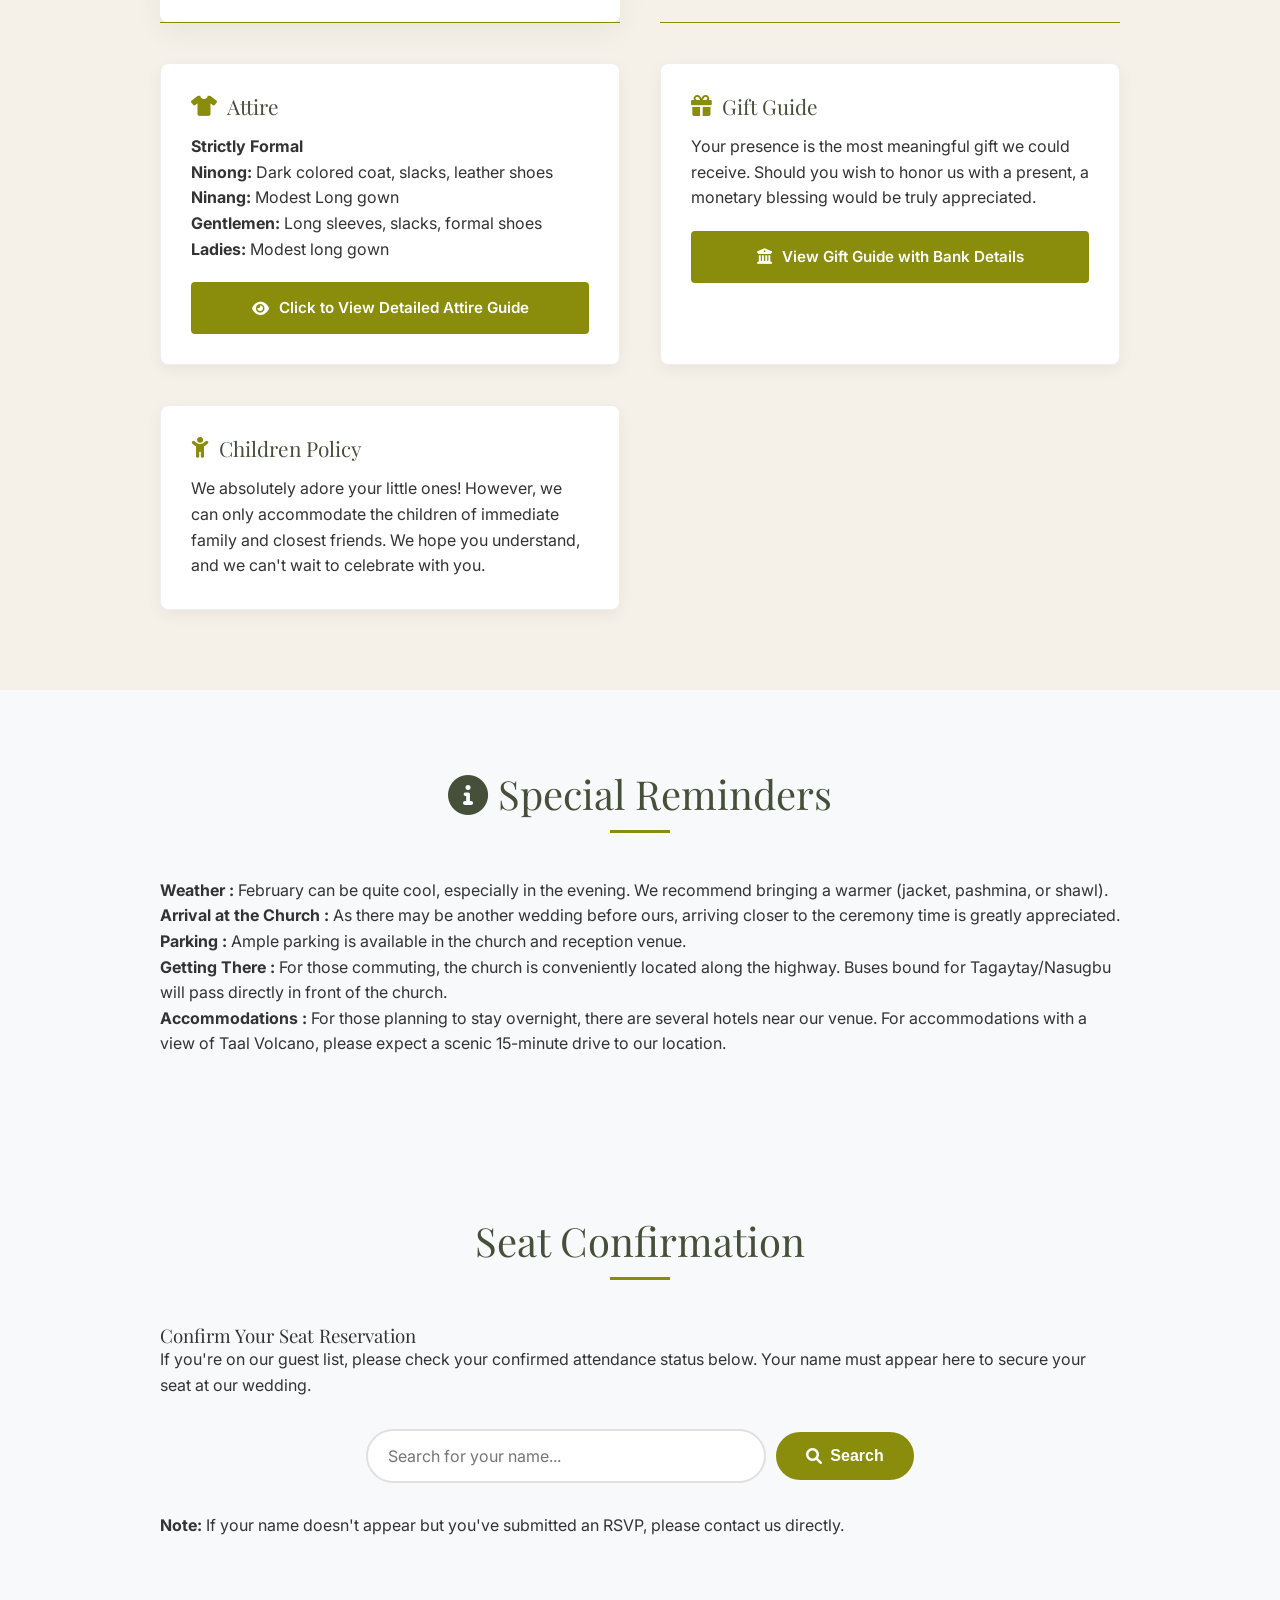
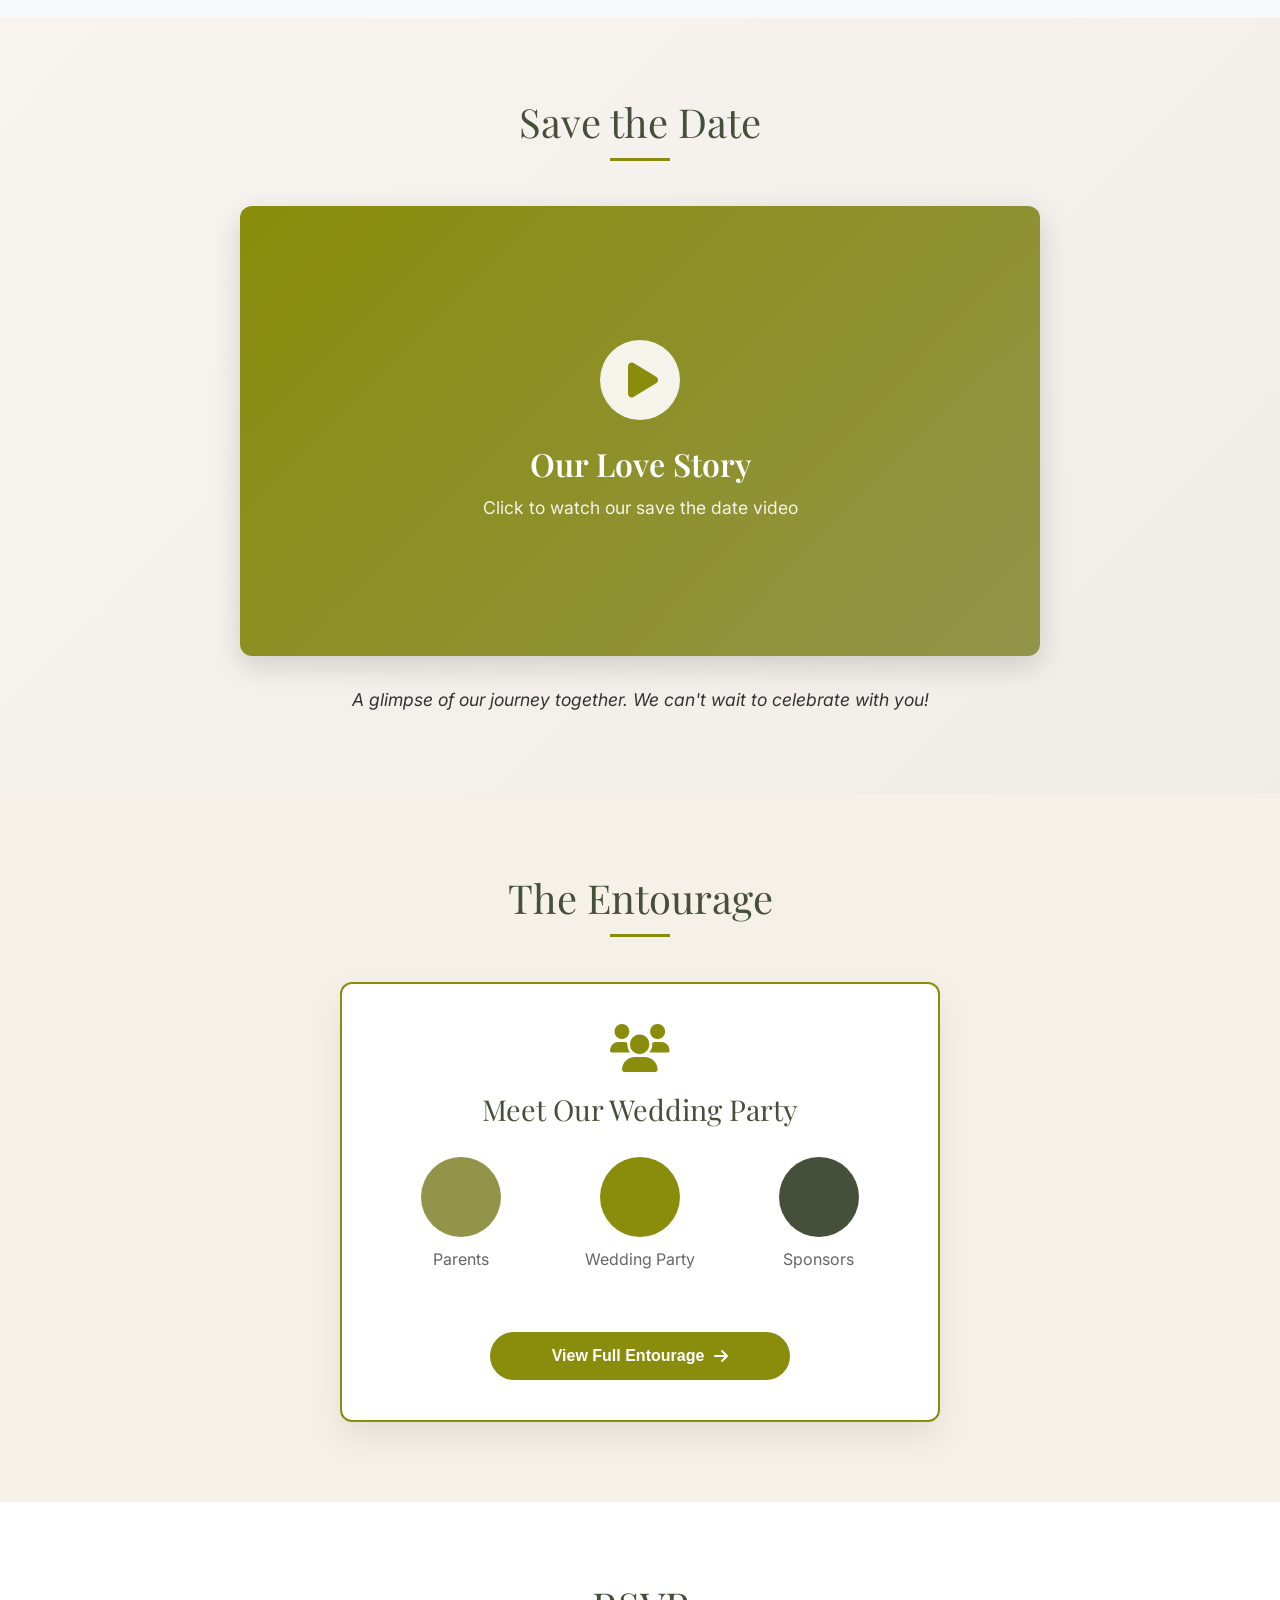
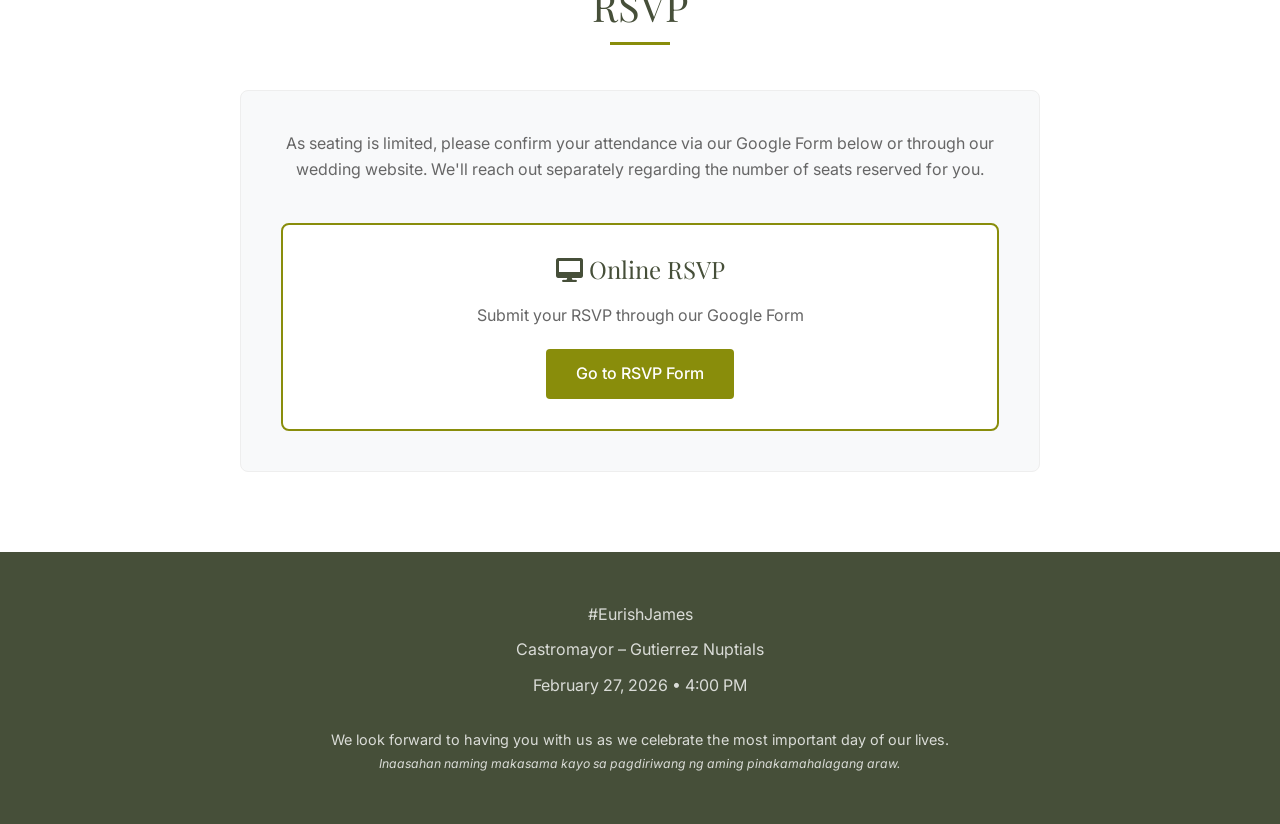
==== commit e3d521cc: "Updated Guest List" ====
--- a/index.html
+++ b/index.html
@@ -96,7 +96,7 @@
                         </div>
                         <h3>Reception</h3>
                         <p>Following the Ceremony</p>
-                        <p>Charm & Hotel Events Place</p>
+                        <p>Tree House Mansion ( Charm & Hotel ) Events Place</p>
                         <p>Lalaan 2, Silang, Cavite</p>
 
                         <!-- Add map link -->
